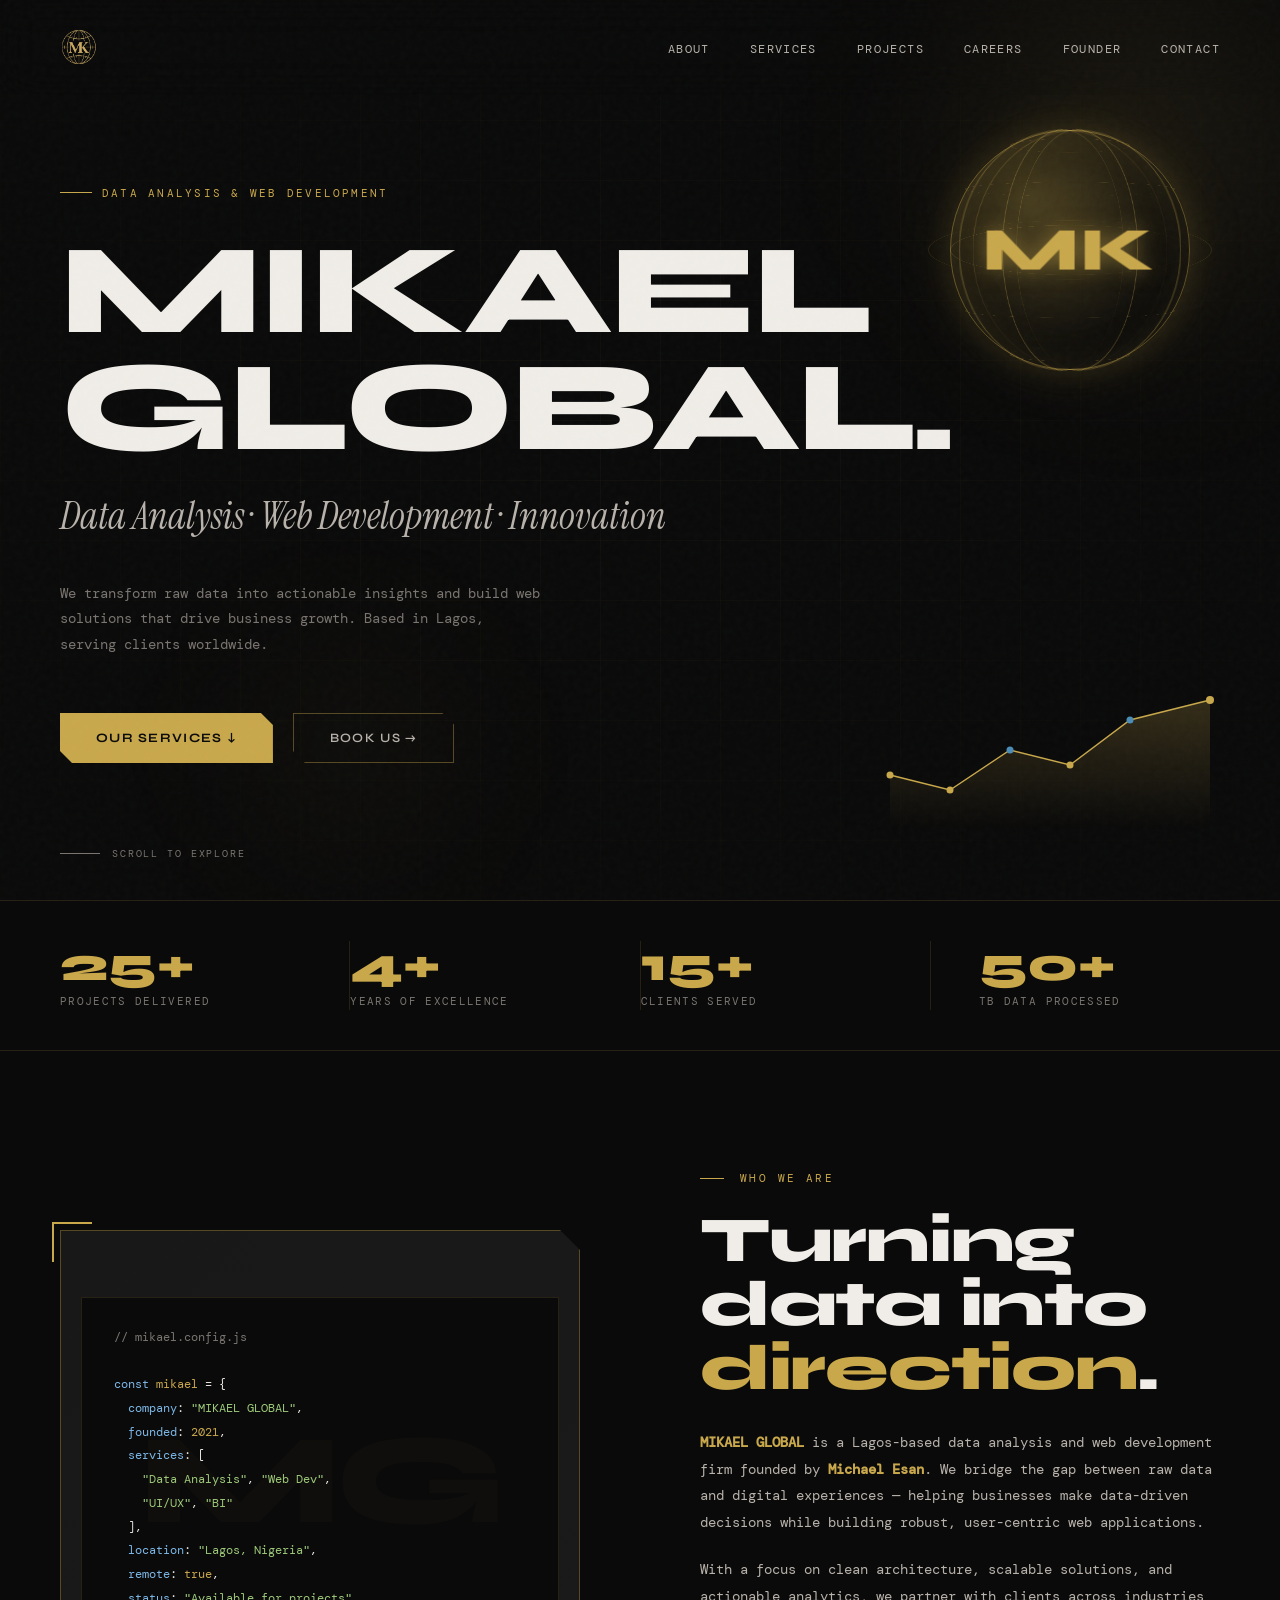
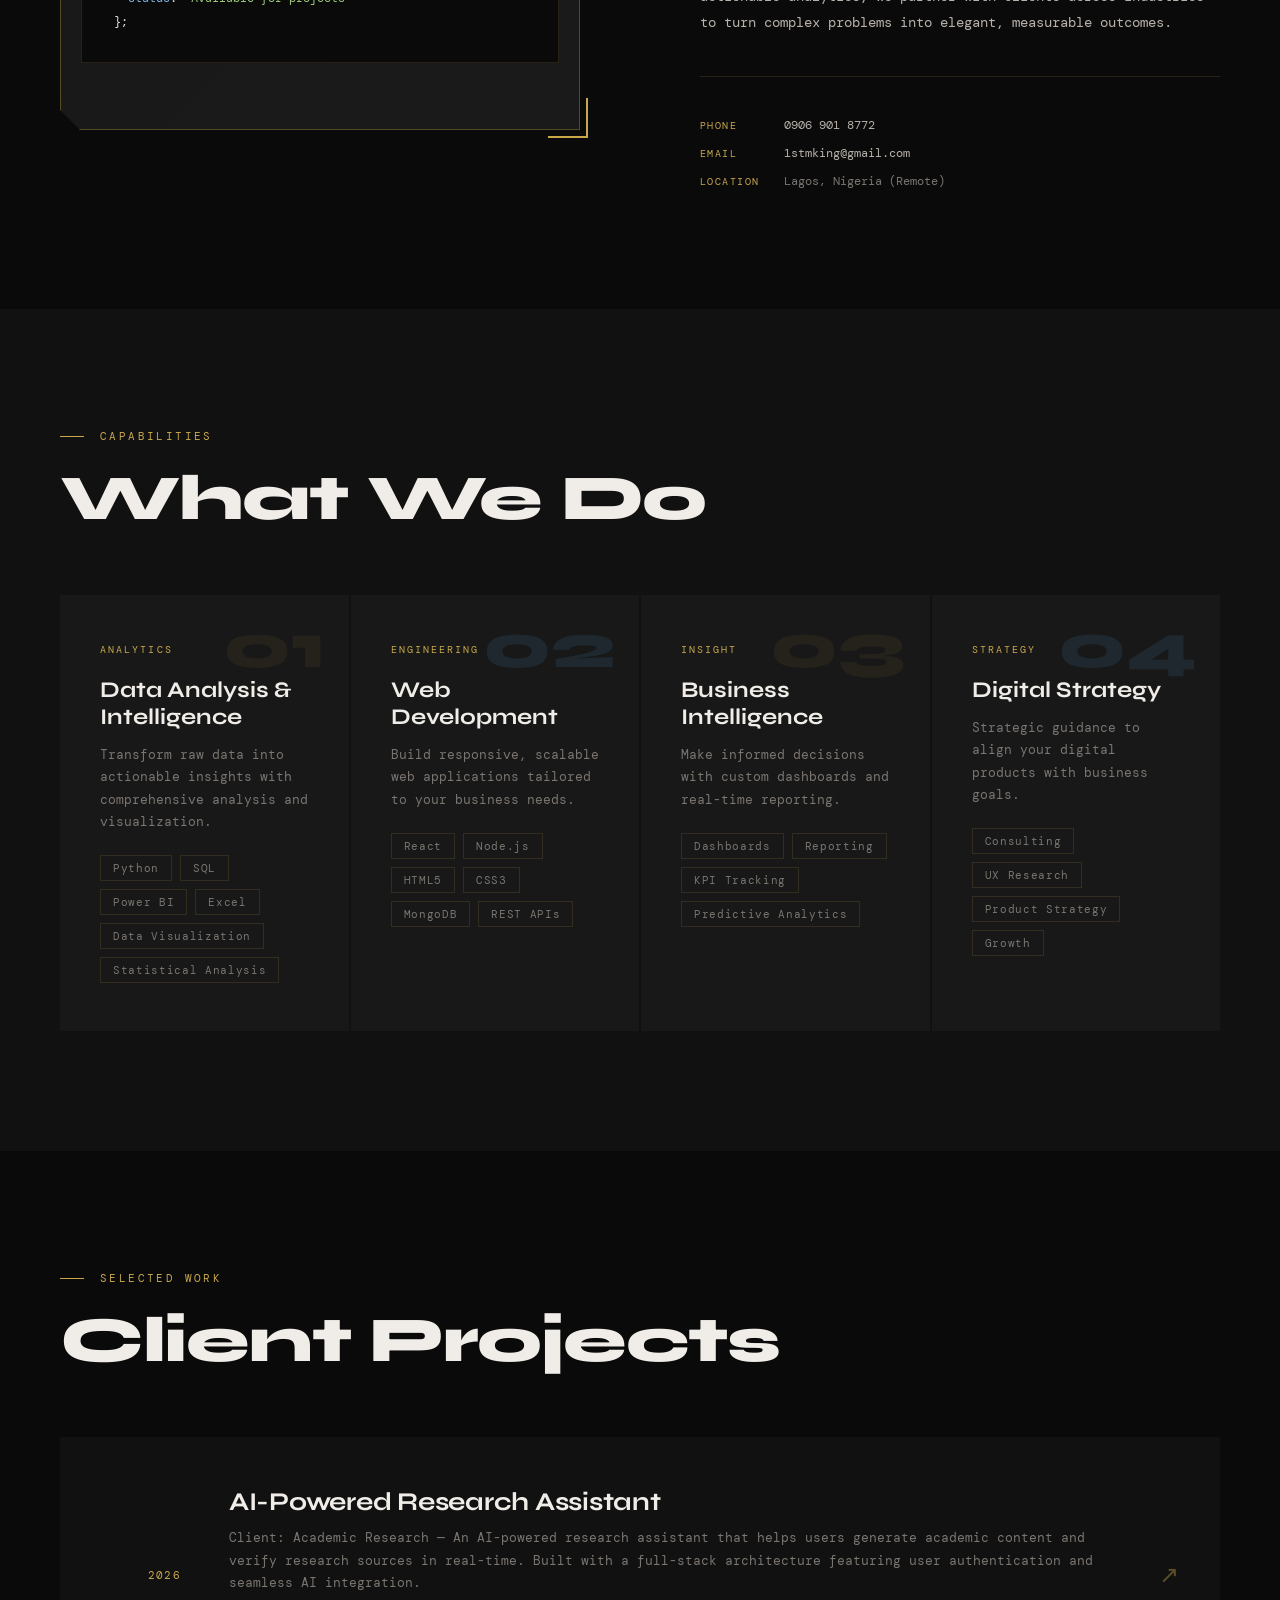
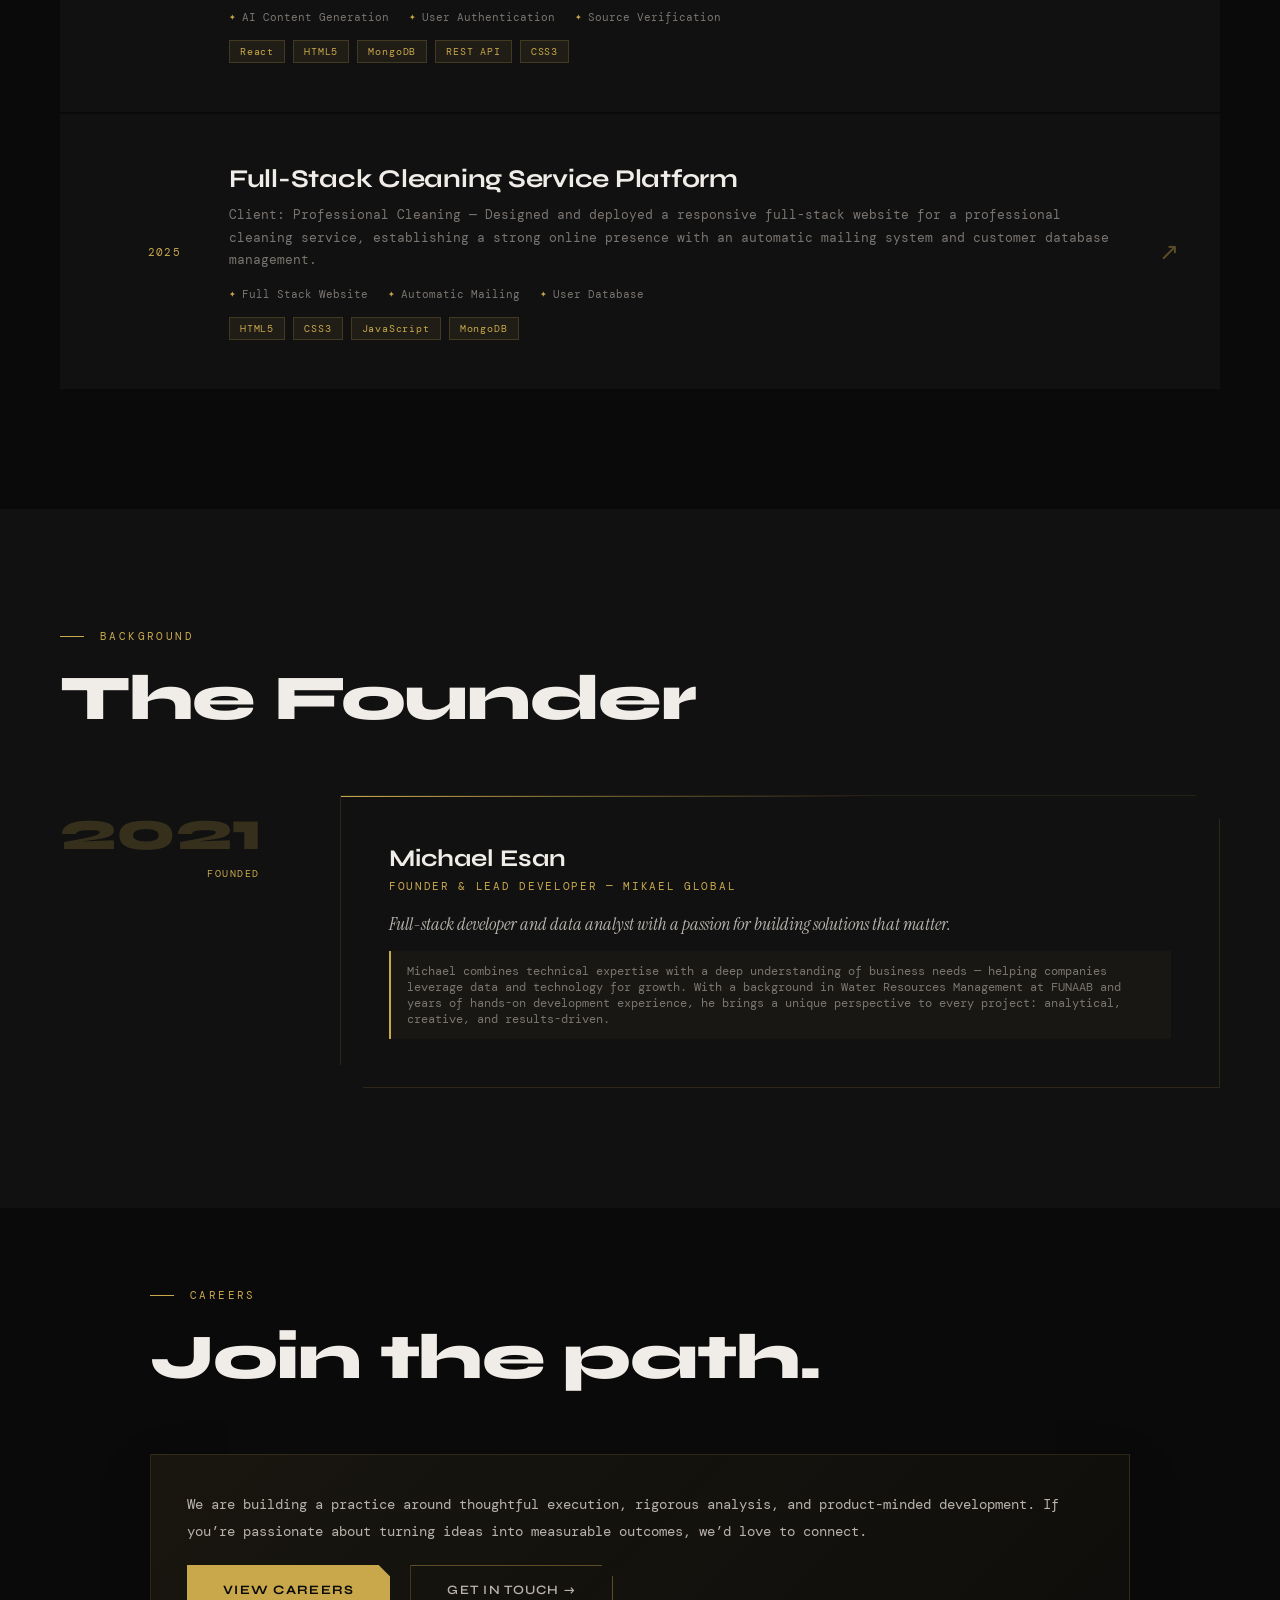
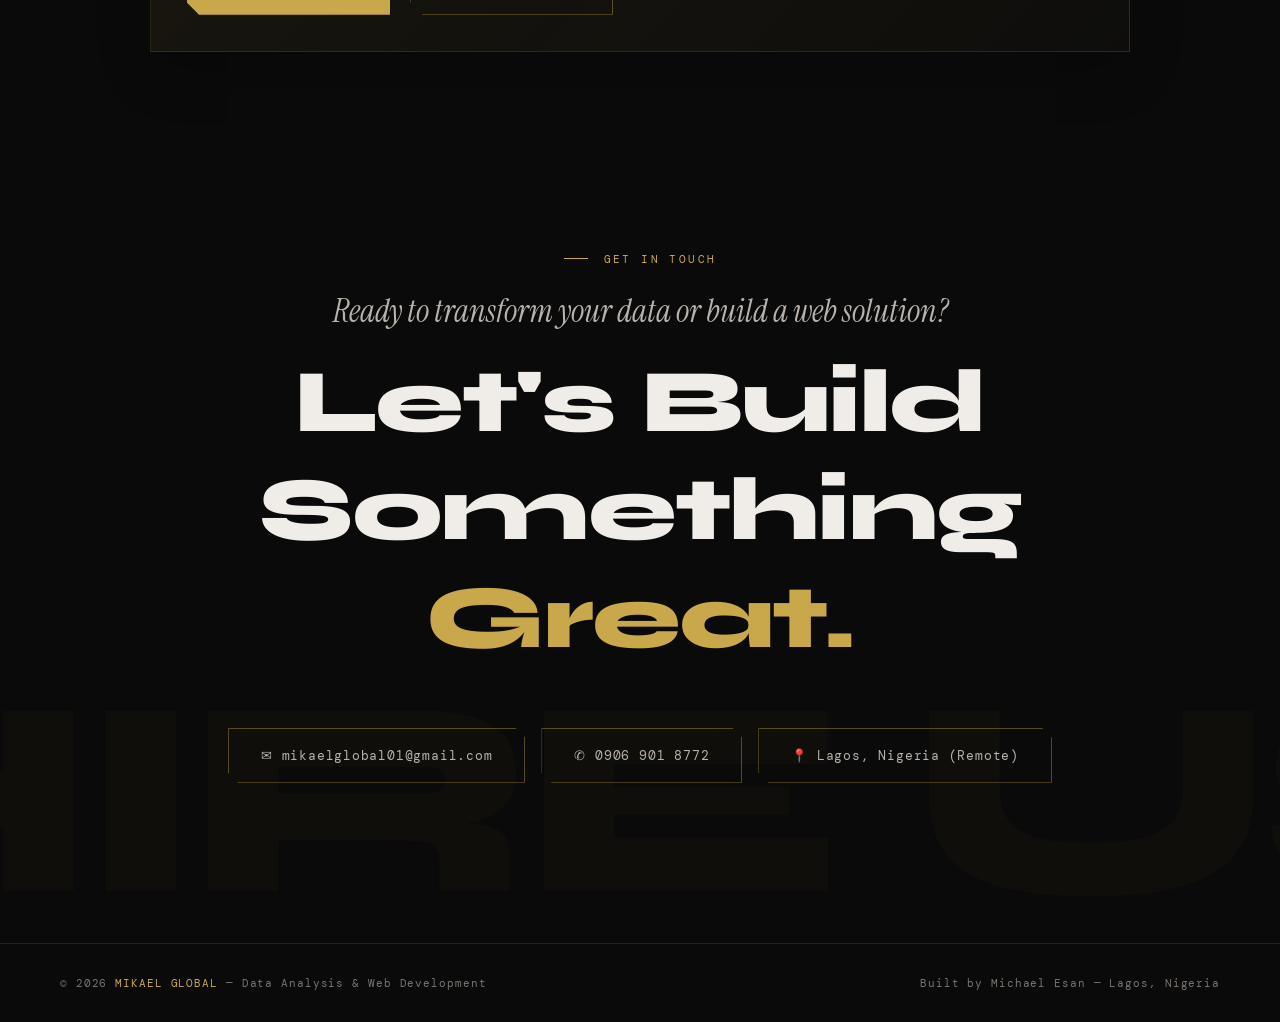
==== index.html @ c35d7ba0 "Mikael Global 4.3" ====
<!DOCTYPE html>
<html lang="en">
<head>
  <meta charset="UTF-8" />
  <meta name="viewport" content="width=device-width, initial-scale=1.0" />
  <title>MIKAEL GLOBAL — Data Analysis & Web Development</title>
  <meta name="description" content="MIKAEL GLOBAL is a Lagos-based data analysis and web development firm helping businesses turn raw data into insight and build web solutions that drive growth." />
  <link rel="icon" type="image/png" href="mk_logo.png" />
  <link rel="apple-touch-icon" href="mk_logo.png" />
  <link rel="preconnect" href="https://fonts.googleapis.com" />
  <link rel="preconnect" href="https://fonts.gstatic.com" crossorigin />
  <link href="https://fonts.googleapis.com/css2?family=Syne:wght@400;600;700;800&family=DM+Mono:ital,wght@0,300;0,400;1,300&family=Instrument+Serif:ital@0;1&display=swap" rel="stylesheet" />
  <link rel="stylesheet" href="styles.css">
</head>

<body>

  <!-- NAV -->
  <nav id="navbar">
    <a class="nav-logo" href="#" aria-label="MIKAEL GLOBAL home">
      <img src="mk_logo.png" alt="MIKAEL GLOBAL logo" />
    </a>
    <ul class="nav-links">
      <li><a href="#about">About</a></li>
      <li><a href="#services">Services</a></li>
      <li><a href="#projects">Projects</a></li>
      <li><a href="careers.html">Careers</a></li>
      <li><a href="#founder">Founder</a></li>
      <li><a href="#contact">Contact</a></li>
    </ul>
  </nav>

  <!-- HERO -->
  <section id="hero">
    <div class="hero-grid-bg"></div>
    <div class="hero-orb hero-orb-1"></div>
    <div class="hero-orb hero-orb-2"></div>

    <!-- rotating 3D wireframe globe -->
    <div class="hero-globe-wrap">
      <div class="globe-glow"></div>
      <div class="globe-orbit orbit-1"></div>
      <div class="globe-orbit orbit-2"></div>
      <div class="globe-perspective">
        <div class="globe-tilt">
          <div class="globe-spin"></div>
        </div>
      </div>
    </div>

    <div class="hero-content">
      <div class="hero-tag">Data Analysis & Web Development</div>

      <h1 class="hero-name">
        <div class="line"><span class="word">MIKAEL</span></div>
        <div class="line"><span class="word">GLOBAL.</span></div>
      </h1>

      <p class="hero-role">Data Analysis · Web Development · Innovation</p>

      <p class="hero-desc">
        We transform raw data into actionable insights and build web solutions that drive
        business growth. Based in Lagos, serving clients worldwide.
      </p>

      <div class="hero-ctas">
        <a href="#services" class="btn-primary">Our Services ↓</a>
        <a href="#contact" class="btn-secondary">Book Us →</a>
      </div>
    </div>

    <!-- signature data-visualization motif -->
    <svg class="hero-data-motif" viewBox="0 0 340 160" xmlns="http://www.w3.org/2000/svg" aria-hidden="true">
      <defs>
        <linearGradient id="dataGradient" x1="0" y1="0" x2="0" y2="1">
          <stop offset="0%" stop-color="#C9A84C" stop-opacity="0.22" />
          <stop offset="100%" stop-color="#C9A84C" stop-opacity="0" />
        </linearGradient>
      </defs>
      <polygon class="data-motif-fill" points="10,150 10,95 70,110 130,70 190,85 250,40 330,20 330,150" />
      <polyline class="data-motif-path" points="10,95 70,110 130,70 190,85 250,40 330,20" />
      <circle class="data-motif-dot" cx="10" cy="95" r="3.5" style="animation-delay:1.9s" />
      <circle class="data-motif-dot" cx="70" cy="110" r="3.5" style="animation-delay:2.1s" />
      <circle class="data-motif-dot blue" cx="130" cy="70" r="3.5" style="animation-delay:2.3s" />
      <circle class="data-motif-dot" cx="190" cy="85" r="3.5" style="animation-delay:2.5s" />
      <circle class="data-motif-dot blue" cx="250" cy="40" r="3.5" style="animation-delay:2.7s" />
      <circle class="data-motif-dot" cx="330" cy="20" r="4" style="animation-delay:2.9s" />
    </svg>

    <div class="hero-scroll-hint">
      <div class="scroll-line"></div>
      Scroll to explore
    </div>
  </section>

  <!-- STATS BAR -->
  <div class="stats-bar">
    <div class="stat-item">
      <span class="stat-num" data-target="25">0</span>
      <span class="stat-label">Projects Delivered</span>
    </div>
    <div class="stat-item">
      <span class="stat-num" data-target="4">0</span>
      <span class="stat-label">Years of Excellence</span>
    </div>
    <div class="stat-item">
      <span class="stat-num" data-target="15">0</span>
      <span class="stat-label">Clients Served</span>
    </div>
    <div class="stat-item">
      <span class="stat-num" data-target="50">0</span>
      <span class="stat-label">TB Data Processed</span>
    </div>
  </div>

  <!-- ABOUT -->
  <section id="about">
    <div class="about-visual">
      <div class="about-frame">
        <div class="about-frame-inner">
          <div class="about-initials">MG</div>
          <div class="about-code-block">
            <div class="code-comment">// mikael.config.js</div>
            <br>
            <div><span class="code-key">const</span> <span class="code-val">mikael</span> = {</div>
            <div>&nbsp; <span class="code-key">company</span>: <span class="code-str">"MIKAEL GLOBAL"</span>,</div>
            <div>&nbsp; <span class="code-key">founded</span>: <span class="code-val">2021</span>,</div>
            <div>&nbsp; <span class="code-key">services</span>: [</div>
            <div>&nbsp;&nbsp;&nbsp; <span class="code-str">"Data Analysis"</span>, <span class="code-str">"Web Dev"</span>,</div>
            <div>&nbsp;&nbsp;&nbsp; <span class="code-str">"UI/UX"</span>, <span class="code-str">"BI"</span></div>
            <div>&nbsp; ],</div>
            <div>&nbsp; <span class="code-key">location</span>: <span class="code-str">"Lagos, Nigeria"</span>,</div>
            <div>&nbsp; <span class="code-key">remote</span>: <span class="code-val">true</span>,</div>
            <div>&nbsp; <span class="code-key">status</span>: <span class="code-str">"Available for projects"</span></div>
            <div>};</div>
          </div>
        </div>
      </div>
      <div class="about-corner about-corner-tl"></div>
      <div class="about-corner about-corner-br"></div>
    </div>

    <div class="about-text">
      <div class="section-eyebrow">Who We Are</div>
      <h2 class="section-title">Turning data into<br><em style="color:var(--gold);font-style:normal;">direction</em>.</h2>
      <p class="about-bio">
        <strong>MIKAEL GLOBAL</strong> is a Lagos-based data analysis and web development firm founded by <strong>Michael Esan</strong>. We bridge the gap between raw data and digital experiences — helping businesses make data-driven decisions while building robust, user-centric web applications.
      </p>
      <p class="about-bio">
        With a focus on clean architecture, scalable solutions, and actionable analytics, we partner with clients across industries to turn complex problems into elegant, measurable outcomes.
      </p>

      <div class="about-contact-row">
        <div class="contact-item">
          <span class="ci-label">Phone</span>
          <a href="tel:+2349069018772">0906 901 8772</a>
        </div>
        <div class="contact-item">
          <span class="ci-label">Email</span>
          <a href="mailto:1stmking@gmail.com">1stmking@gmail.com</a>
        </div>
        <div class="contact-item">
          <span class="ci-label">Location</span>
          <span>Lagos, Nigeria (Remote)</span>
        </div>
      </div>
    </div>
  </section>

  <!-- SERVICES -->
  <section id="services">
    <div class="section-eyebrow">Capabilities</div>
    <h2 class="section-title reveal">What We Do</h2>

    <div class="skills-grid">
      <div class="service-card">
        <div class="service-card-num">01</div>
        <div class="service-cat">Analytics</div>
        <div class="service-name">Data Analysis & Intelligence</div>
        <p class="service-desc">Transform raw data into actionable insights with comprehensive analysis and visualization.</p>
        <div class="service-tags">
          <span class="service-tag">Python</span>
          <span class="service-tag">SQL</span>
          <span class="service-tag">Power BI</span>
          <span class="service-tag">Excel</span>
          <span class="service-tag">Data Visualization</span>
          <span class="service-tag">Statistical Analysis</span>
        </div>
      </div>

      <div class="service-card">
        <div class="service-card-num">02</div>
        <div class="service-cat">Engineering</div>
        <div class="service-name">Web Development</div>
        <p class="service-desc">Build responsive, scalable web applications tailored to your business needs.</p>
        <div class="service-tags">
          <span class="service-tag">React</span>
          <span class="service-tag">Node.js</span>
          <span class="service-tag">HTML5</span>
          <span class="service-tag">CSS3</span>
          <span class="service-tag">MongoDB</span>
          <span class="service-tag">REST APIs</span>
        </div>
      </div>

      <div class="service-card">
        <div class="service-card-num">03</div>
        <div class="service-cat">Insight</div>
        <div class="service-name">Business Intelligence</div>
        <p class="service-desc">Make informed decisions with custom dashboards and real-time reporting.</p>
        <div class="service-tags">
          <span class="service-tag">Dashboards</span>
          <span class="service-tag">Reporting</span>
          <span class="service-tag">KPI Tracking</span>
          <span class="service-tag">Predictive Analytics</span>
        </div>
      </div>

      <div class="service-card">
        <div class="service-card-num">04</div>
        <div class="service-cat">Strategy</div>
        <div class="service-name">Digital Strategy</div>
        <p class="service-desc">Strategic guidance to align your digital products with business goals.</p>
        <div class="service-tags">
          <span class="service-tag">Consulting</span>
          <span class="service-tag">UX Research</span>
          <span class="service-tag">Product Strategy</span>
          <span class="service-tag">Growth</span>
        </div>
      </div>
    </div>
  </section>

  <!-- PROJECTS -->
  <section id="projects">
    <div class="section-eyebrow">Selected Work</div>
    <h2 class="section-title reveal">Client Projects</h2>

    <div class="projects-list">

      <!-- MUMU AI -->
      <a href="https://mumuai.pages.dev" class="project-item" target="_blank">
        <div class="project-year">2026</div>
        <div class="project-info">
          <h3 class="project-title">AI-Powered Research Assistant</h3>
          <p class="project-desc">
            Client: Academic Research — An AI-powered research assistant that helps users generate academic content and verify research sources in real-time. Built with a full-stack architecture featuring user authentication and seamless AI integration.
          </p>
          <div class="project-features">
            <span class="proj-feature">AI Content Generation</span>
            <span class="proj-feature">User Authentication</span>
            <span class="proj-feature">Source Verification</span>
          </div>
          <div class="project-stack" style="margin-top:16px;">
            <span class="project-tech">React</span>
            <span class="project-tech">HTML5</span>
            <span class="project-tech">MongoDB</span>
            <span class="project-tech">REST API</span>
            <span class="project-tech">CSS3</span>
          </div>
        </div>
        <div class="project-arrow">↗</div>
      </a>

      <!-- RadiantClean -->
      <a href="https://radianttouch25.netlify.app" class="project-item" target="_blank">
        <div class="project-year">2025</div>
        <div class="project-info">
          <h3 class="project-title">Full-Stack Cleaning Service Platform</h3>
          <p class="project-desc">
            Client: Professional Cleaning — Designed and deployed a responsive full-stack website for a professional cleaning service, establishing a strong online presence with an automatic mailing system and customer database management.
          </p>
          <div class="project-features">
            <span class="proj-feature">Full Stack Website</span>
            <span class="proj-feature">Automatic Mailing</span>
            <span class="proj-feature">User Database</span>
          </div>
          <div class="project-stack" style="margin-top:16px;">
            <span class="project-tech">HTML5</span>
            <span class="project-tech">CSS3</span>
            <span class="project-tech">JavaScript</span>
            <span class="project-tech">MongoDB</span>
          </div>
        </div>
        <div class="project-arrow">↗</div>
      </a>

    </div>
  </section>

  <!-- FOUNDER -->
  <section id="founder">
    <div class="section-eyebrow">Background</div>
    <h2 class="section-title reveal">The Founder</h2>

    <div class="founder-block reveal">
      <div class="founder-year-col">
        <span class="founder-year">2021</span>
        <span class="founder-status">Founded</span>
      </div>
      <div class="founder-card">
        <div class="founder-institution">Michael Esan</div>
        <div class="founder-abbr">Founder &amp; Lead Developer — MIKAEL GLOBAL</div>
        <div class="founder-degree">Full-stack developer and data analyst with a passion for building solutions that matter.</div>
        <div class="founder-note">
          Michael combines technical expertise with a deep understanding of business needs — helping companies leverage data and technology for growth. With a background in Water Resources Management at FUNAAB and years of hands-on development experience, he brings a unique perspective to every project: analytical, creative, and results-driven.
        </div>
      </div>
    </div>
  </section>

  <!-- CAREERS PREVIEW -->
  <section id="careers" class="careers-preview">
    <div class="section-eyebrow">Careers</div>
    <h2 class="section-title reveal">Join the path.</h2>
    <div class="careers-preview-card reveal">
      <p class="about-bio">
        We are building a practice around thoughtful execution, rigorous analysis, and product-minded development. If you’re passionate about turning ideas into measurable outcomes, we’d love to connect.
      </p>
      <div class="hero-ctas">
        <a href="careers.html" class="btn-primary">View Careers</a>
        <a href="#contact" class="btn-secondary">Get in Touch →</a>
      </div>
    </div>
  </section>

  <!-- CONTACT -->
  <section id="contact">
    <div class="contact-bg-text">HIRE US</div>
    <div class="section-eyebrow" style="justify-content:center;">Get In Touch</div>
    <p class="contact-intro reveal">Ready to transform your data or build a web solution?</p>
    <h2 class="contact-headline reveal">Let's Build<br>Something <em>Great.</em></h2>

    <div class="contact-links reveal">
      <a href="mailto:1stmking@gmail.com" class="contact-link">
        <span>✉ mikaelglobal01@gmail.com</span>
      </a>
      <a href="tel:+2349069018772" class="contact-link">
        <span>✆ 0906 901 8772</span>
      </a>
      <a href="#" class="contact-link">
        <span>📍 Lagos, Nigeria (Remote)</span>
      </a>
    </div>
  </section>

  <!-- FOOTER -->
  <footer>
    <span class="footer-copy">© 2026 <span>MIKAEL GLOBAL</span> — Data Analysis & Web Development</span>
    <span class="footer-copy">Built by Michael Esan — Lagos, Nigeria</span>
  </footer>
  <script src="script.js"></script>
</body>
</html>
---- styles.css ----
*, *::before, *::after { margin: 0; padding: 0; box-sizing: border-box; }

    :root {
      --gold: #C9A84C;
      --gold-light: #E8C96A;
      --gold-dark: #9A7A2E;
      --bg: #0A0A0A;
      --bg2: #111111;
      --bg3: #181818;
      --text: #F0EDE8;
      --text-muted: #7A7570;
      --text-soft: #B8B2AB;
      --border: rgba(201,168,76,0.15);
      --border-bright: rgba(201,168,76,0.4);
      --accent: #C9A84C;
      --glow-gold: rgba(201,168,76,0.15);
      --data-blue: #4A8DB7;
    }

    html { scroll-behavior: smooth; }

    body {
      background: var(--bg);
      color: var(--text);
      font-family: 'DM Mono', monospace;
      overflow-x: hidden;
    }

    /* ── NOISE OVERLAY ── */
    body::before {
      content: '';
      position: fixed; inset: 0;
      background-image: url("data:image/svg+xml,%3Csvg viewBox='0 0 200 200' xmlns='http://www.w3.org/2000/svg'%3E%3Cfilter id='n'%3E%3CfeTurbulence type='fractalNoise' baseFrequency='0.75' numOctaves='4' stitchTiles='stitch'/%3E%3C/filter%3E%3Crect width='100%25' height='100%25' filter='url(%23n)' opacity='1'/%3E%3C/svg%3E");
      opacity: 0.025;
      pointer-events: none;
      z-index: 1000;
    }

    /* ── NAV ── */
    nav {
      position: fixed; top: 0; left: 0; right: 0;
      z-index: 500;
      padding: 28px 60px;
      display: flex; justify-content: space-between; align-items: center;
      backdrop-filter: blur(20px);
      border-bottom: 1px solid transparent;
      transition: border-color 0.4s, background 0.4s;
    }
    nav.scrolled {
      background: rgba(10,10,10,0.85);
      border-bottom-color: var(--border);
    }
    .nav-logo {
      display: inline-flex;
      align-items: center;
      justify-content: center;
      text-decoration: none;
    }
    .nav-logo img {
      height: 38px;
      width: auto;
      display: block;
      object-fit: contain;
    }
    .nav-links {
      display: flex; gap: 40px; list-style: none;
    }
    .nav-links a {
      font-family: 'DM Mono', monospace;
      font-size: 0.72rem;
      letter-spacing: 0.12em;
      text-transform: uppercase;
      color: var(--text-soft);
      text-decoration: none;
      transition: color 0.2s;
      position: relative;
    }
    .nav-links a::after {
      content: '';
      position: absolute; bottom: -4px; left: 0; right: 0;
      height: 1px; background: var(--gold);
      transform: scaleX(0); transform-origin: left;
      transition: transform 0.3s ease;
    }
    .nav-links a:hover { color: var(--gold); }
    .nav-links a:hover::after { transform: scaleX(1); }

    /* ── HERO ── */
    #hero {
      min-height: 100vh;
      display: flex; align-items: center;
      padding: 120px 60px 80px;
      position: relative;
      overflow: hidden;
    }

    .hero-grid-bg {
      position: absolute; inset: 0;
      background-image:
        linear-gradient(rgba(201,168,76,0.04) 1px, transparent 1px),
        linear-gradient(90deg, rgba(201,168,76,0.04) 1px, transparent 1px);
      background-size: 60px 60px;
      mask-image: radial-gradient(ellipse 80% 80% at 50% 50%, black, transparent);
    }

    .hero-orb {
      position: absolute;
      border-radius: 50%;
      filter: blur(80px);
      pointer-events: none;
    }
    .hero-orb-1 {
      width: 500px; height: 500px;
      background: radial-gradient(circle, rgba(201,168,76,0.12), transparent 70%);
      top: -100px; right: -100px;
      animation: orbFloat 8s ease-in-out infinite;
    }
    .hero-orb-2 {
      width: 300px; height: 300px;
      background: radial-gradient(circle, rgba(201,168,76,0.06), transparent 70%);
      bottom: 0; left: 200px;
      animation: orbFloat 12s ease-in-out infinite reverse;
    }
    @keyframes orbFloat {
      0%, 100% { transform: translateY(0) scale(1); }
      50% { transform: translateY(-30px) scale(1.05); }
    }

    /* ── HERO GLOBE (true 3D wireframe sphere) ── */
    .hero-globe-wrap {
      position: absolute;
      top: 130px;
      right: 90px;
      z-index: 2;
      width: 240px;
      height: 240px;
      opacity: 0;
      animation: fadeUp 1s 1.4s forwards;
    }
    .globe-glow {
      position: absolute;
      inset: -34px;
      border-radius: 50%;
      background: radial-gradient(circle, rgba(201,168,76,0.28), transparent 70%);
      filter: blur(18px);
      pointer-events: none;
      animation: globeGlowPulse 4s ease-in-out infinite;
      transition: opacity 0.4s ease;
      z-index: 0;
    }
    @keyframes globeGlowPulse {
      0%, 100% { opacity: 0.55; transform: scale(1); }
      50% { opacity: 1; transform: scale(1.08); }
    }

    /* Saturn-style accent rings orbiting outside the sphere */
    .globe-orbit {
      position: absolute;
      inset: 0;
      border-radius: 50%;
      border: 1px solid var(--border-bright);
      pointer-events: none;
      transform: rotateX(78deg) rotate(0deg);
      animation: orbitSpin 14s linear infinite;
      z-index: 1;
    }
    .globe-orbit.orbit-2 {
      inset: -22px;
      border-color: var(--border);
      animation: orbitSpin 20s linear infinite reverse;
    }
    @keyframes orbitSpin {
      from { transform: rotateX(78deg) rotate(0deg); }
      to   { transform: rotateX(78deg) rotate(360deg); }
    }

    /* Perspective camera + independent tilt (mouse) + independent spin (auto) layers */
    .globe-perspective {
      position: relative;
      width: 100%;
      height: 100%;
      z-index: 2;
      perspective: 900px;
    }
    .globe-tilt {
      position: relative;
      width: 100%;
      height: 100%;
      transform-style: preserve-3d;
      transition: transform 0.6s cubic-bezier(0.16,1,0.3,1);
    }
    .globe-spin {
      position: relative;
      width: 100%;
      height: 100%;
      transform-style: preserve-3d;
      animation: globeSpin 20s linear infinite;
    }
    @keyframes globeSpin {
      from { transform: rotateY(0deg); }
      to   { transform: rotateY(360deg); }
    }

    /* solid core to suggest volume behind the wireframe */
    .globe-core {
      position: absolute;
      inset: 0;
      border-radius: 50%;
      background: radial-gradient(circle at 32% 28%, rgba(201,168,76,0.16), rgba(10,10,10,0.94) 72%);
      box-shadow: inset 0 0 40px rgba(201,168,76,0.15), 0 0 30px rgba(201,168,76,0.12);
    }

    /* longitude lines: flat circles rotated around Y, foreshortened by perspective */
    .meridian {
      position: absolute;
      inset: 0;
      border-radius: 50%;
      border: 1px solid rgba(201,168,76,0.4);
    }

    /* latitude rings: flat circles rotated to horizontal, sized/offset per latitude */
    .latitude {
      position: absolute;
      left: 50%;
      top: 50%;
      border-radius: 50%;
      border: 1px solid rgba(201,168,76,0.28);
    }
    .latitude.equator {
      border-color: rgba(201,168,76,0.6);
    }

    /* MK embossed on the front face — rotates with the sphere, hides on the back */
    .globe-label {
      position: absolute;
      inset: 0;
      display: flex;
      align-items: center;
      justify-content: center;
      font-family: 'Syne', sans-serif;
      font-weight: 800;
      color: var(--gold);
      letter-spacing: 0.04em;
      backface-visibility: hidden;
      text-shadow: 0 0 18px rgba(201,168,76,0.5);
    }

    .hero-globe-wrap:hover .globe-spin { animation-duration: 5s; }
    .hero-globe-wrap:hover .globe-glow { animation-duration: 1.3s; opacity: 1; }
    .hero-globe-wrap:hover .globe-orbit.orbit-1 { animation-duration: 5s; }
    .hero-globe-wrap:hover .globe-orbit.orbit-2 { animation-duration: 7s; }
    .hero-globe-wrap:hover .meridian { border-color: rgba(201,168,76,0.65); }
    .hero-globe-wrap:hover .latitude { border-color: rgba(201,168,76,0.5); }
    .hero-globe-wrap:hover .globe-core {
      box-shadow: inset 0 0 50px rgba(201,168,76,0.25), 0 0 45px rgba(201,168,76,0.22);
    }

    /* ── DATA MOTIF (signature element) ── */
    .hero-data-motif {
      position: absolute;
      right: 60px; bottom: 60px;
      width: 340px; height: 160px;
      z-index: 1;
      opacity: 0; animation: fadeUp 1s 1.5s forwards;
    }
    .data-motif-path {
      fill: none;
      stroke: var(--gold);
      stroke-width: 1.5;
      stroke-linecap: round;
      stroke-dasharray: 480;
      stroke-dashoffset: 480;
      animation: drawLine 2.4s 1.7s cubic-bezier(0.65,0,0.35,1) forwards;
    }
    .data-motif-fill {
      fill: url(#dataGradient);
      opacity: 0;
      animation: fadeUp 1s 3.6s forwards;
    }
    .data-motif-dot {
      fill: var(--gold);
      opacity: 0;
      animation: dotPop 0.5s forwards;
    }
    .data-motif-dot.blue { fill: var(--data-blue); }
    @keyframes drawLine {
      to { stroke-dashoffset: 0; }
    }
    @keyframes dotPop {
      from { opacity: 0; transform: scale(0); }
      to { opacity: 1; transform: scale(1); }
    }

    .hero-content { position: relative; z-index: 2; max-width: 900px; }

    .hero-tag {
      display: inline-flex; align-items: center; gap: 10px;
      font-size: 0.7rem; letter-spacing: 0.2em; text-transform: uppercase;
      color: var(--gold);
      margin-bottom: 32px;
      opacity: 0; animation: fadeUp 0.8s 0.2s forwards;
    }
    .hero-tag::before {
      content: '';
      display: block; width: 32px; height: 1px;
      background: var(--gold);
    }

    .hero-name {
      font-family: 'Syne', sans-serif;
      font-weight: 800;
      font-size: clamp(4rem, 10vw, 9rem);
      line-height: 0.92;
      letter-spacing: -0.02em;
      margin-bottom: 24px;
    }
    .hero-name .line { overflow: hidden; }
    .hero-name .word {
      display: inline-block;
      opacity: 0; transform: translateY(110%);
      animation: slideUp 0.9s cubic-bezier(0.16,1,0.3,1) forwards;
    }
    .hero-name .word:nth-child(1) { animation-delay: 0.4s; }
    .hero-name .word:nth-child(2) { animation-delay: 0.55s; color: var(--gold); }

    .hero-role {
      font-family: 'Instrument Serif', serif;
      font-style: italic;
      font-size: clamp(1.4rem, 3vw, 2.4rem);
      color: var(--text-soft);
      margin-bottom: 40px;
      opacity: 0; animation: fadeUp 0.8s 0.9s forwards;
    }

    .hero-desc {
      font-size: 0.88rem;
      line-height: 1.8;
      color: var(--text-muted);
      max-width: 480px;
      margin-bottom: 56px;
      opacity: 0; animation: fadeUp 0.8s 1.1s forwards;
    }

    .hero-ctas {
      display: flex; gap: 20px; flex-wrap: wrap;
      opacity: 0; animation: fadeUp 0.8s 1.3s forwards;
    }

    .btn-primary {
      display: inline-flex; align-items: center; gap: 10px;
      padding: 16px 36px;
      background: var(--gold);
      color: var(--bg);
      font-family: 'Syne', sans-serif;
      font-weight: 700;
      font-size: 0.8rem;
      letter-spacing: 0.1em;
      text-transform: uppercase;
      text-decoration: none;
      border: none; cursor: pointer;
      clip-path: polygon(0 0, calc(100% - 12px) 0, 100% 12px, 100% 100%, 12px 100%, 0 calc(100% - 12px));
      transition: background 0.25s, transform 0.2s;
      position: relative; overflow: hidden;
    }
    .btn-primary::before {
      content: '';
      position: absolute; inset: 0;
      background: rgba(255,255,255,0.15);
      transform: translateX(-100%);
      transition: transform 0.4s ease;
    }
    .btn-primary:hover::before { transform: translateX(0); }
    .btn-primary:hover { transform: translateY(-2px); }

    .btn-secondary {
      display: inline-flex; align-items: center; gap: 10px;
      padding: 16px 36px;
      background: transparent;
      color: var(--text-soft);
      font-family: 'Syne', sans-serif;
      font-weight: 600;
      font-size: 0.8rem;
      letter-spacing: 0.1em;
      text-transform: uppercase;
      text-decoration: none;
      border: 1px solid var(--border-bright);
      cursor: pointer;
      clip-path: polygon(0 0, calc(100% - 12px) 0, 100% 12px, 100% 100%, 12px 100%, 0 calc(100% - 12px));
      transition: color 0.25s, border-color 0.25s, transform 0.2s;
    }
    .btn-secondary:hover {
      color: var(--gold);
      border-color: var(--gold);
      transform: translateY(-2px);
    }

    .hero-scroll-hint {
      position: absolute; bottom: 40px; left: 60px;
      display: flex; align-items: center; gap: 12px;
      font-size: 0.65rem; letter-spacing: 0.18em; text-transform: uppercase;
      color: var(--text-muted);
      opacity: 0; animation: fadeUp 0.8s 1.6s forwards;
    }
    .scroll-line {
      width: 40px; height: 1px; background: var(--text-muted);
      animation: scrollPulse 2s ease-in-out infinite;
    }
    @keyframes scrollPulse {
      0%,100% { width: 40px; opacity: 0.5; }
      50% { width: 60px; opacity: 1; }
    }

    /* ── STATS BAR ── */
    .stats-bar {
      border-top: 1px solid var(--border);
      border-bottom: 1px solid var(--border);
      padding: 40px 60px;
      display: flex; gap: 0;
      overflow: hidden;
    }
    .stat-item {
      flex: 1;
      padding: 0 48px 0 0;
      border-right: 1px solid var(--border);
      opacity: 0;
      transform: translateY(20px);
      transition: opacity 0.6s, transform 0.6s;
    }
    .stat-item:last-child { border-right: none; padding-right: 0; padding-left: 48px; }
    .stat-item.visible { opacity: 1; transform: translateY(0); }
    .stat-num {
      font-family: 'Syne', sans-serif;
      font-weight: 800;
      font-size: 3rem;
      color: var(--gold);
      line-height: 1;
      display: block;
    }
    .stat-label {
      font-size: 0.7rem;
      letter-spacing: 0.12em;
      text-transform: uppercase;
      color: var(--text-muted);
      margin-top: 6px;
    }

    /* ── SECTION COMMON ── */
    section { padding: 120px 60px; }

    .section-eyebrow {
      display: flex; align-items: center; gap: 16px;
      font-size: 0.68rem; letter-spacing: 0.22em;
      text-transform: uppercase; color: var(--gold);
      margin-bottom: 24px;
    }
    .section-eyebrow::before {
      content: '';
      display: block; width: 24px; height: 1px;
      background: var(--gold);
    }

    .section-title {
      font-family: 'Syne', sans-serif;
      font-weight: 800;
      font-size: clamp(2.5rem, 5vw, 4.5rem);
      line-height: 1;
      letter-spacing: -0.02em;
      margin-bottom: 64px;
    }

    /* ── ABOUT ── */
    #about {
      display: grid;
      grid-template-columns: 1fr 1fr;
      gap: 120px;
      align-items: center;
    }

    .about-visual {
      position: relative;
      height: 500px;
    }
    .about-frame {
      position: absolute; inset: 0;
      border: 1px solid var(--border-bright);
      clip-path: polygon(0 0, calc(100% - 20px) 0, 100% 20px, 100% 100%, 20px 100%, 0 calc(100% - 20px));
      overflow: hidden;
    }
    .about-frame-inner {
      width: 100%; height: 100%;
      background: linear-gradient(135deg, var(--bg3) 0%, #1a1a1a 100%);
      display: flex; align-items: center; justify-content: center;
      position: relative;
    }
    .about-initials {
      font-family: 'Syne', sans-serif;
      font-weight: 800;
      font-size: 8rem;
      color: rgba(201,168,76,0.08);
      letter-spacing: -0.05em;
      position: absolute;
    }
    .about-code-block {
      position: relative; z-index: 2;
      background: rgba(0,0,0,0.6);
      border: 1px solid var(--border);
      padding: 28px 32px;
      width: calc(100% - 40px);
      font-size: 0.78rem;
      line-height: 1.9;
    }
    .code-comment { color: var(--text-muted); }
    .code-key { color: #7DB8E8; }
    .code-val { color: #C9A84C; }
    .code-str { color: #9ECA7A; }
    .about-corner {
      position: absolute; width: 40px; height: 40px;
      border-color: var(--gold);
      border-style: solid;
    }
    .about-corner-tl { top: -8px; left: -8px; border-width: 2px 0 0 2px; }
    .about-corner-br { bottom: -8px; right: -8px; border-width: 0 2px 2px 0; }

    .about-text .section-title { margin-bottom: 28px; }
    .about-bio {
      font-size: 0.88rem;
      line-height: 1.9;
      color: var(--text-soft);
      margin-bottom: 20px;
    }
    .about-bio strong { color: var(--gold); font-style: normal; }
    .about-contact-row {
      display: flex; flex-direction: column; gap: 12px;
      margin-top: 40px;
      padding-top: 40px;
      border-top: 1px solid var(--border);
    }
    .contact-item {
      display: flex; align-items: center; gap: 14px;
      font-size: 0.78rem;
      color: var(--text-muted);
    }
    .contact-item .ci-label {
      font-size: 0.62rem; letter-spacing: 0.15em;
      text-transform: uppercase;
      color: var(--gold);
      min-width: 70px;
    }
    .contact-item a { color: var(--text-soft); text-decoration: none; transition: color 0.2s; }
    .contact-item a:hover { color: var(--gold); }

    /* ── SKILLS ── */
    #services { background: var(--bg2); }

    .skills-grid {
      display: grid;
      grid-template-columns: repeat(auto-fit, minmax(280px, 1fr));
      gap: 2px;
    }

    .service-card {
      background: var(--bg3);
      padding: 48px 40px;
      position: relative;
      overflow: hidden;
      opacity: 0; transform: translateY(30px);
      transition: opacity 0.6s, transform 0.6s, background 0.3s;
      cursor: default;
    }
    .service-card::before {
      content: '';
      position: absolute; top: 0; left: 0; right: 0;
      height: 2px;
      background: linear-gradient(90deg, transparent, var(--gold), transparent);
      transform: scaleX(0);
      transition: transform 0.5s ease;
    }
    .service-card:hover::before { transform: scaleX(1); }
    .service-card:hover { background: #1e1e1e; }
    .service-card.visible { opacity: 1; transform: translateY(0); }

    .service-card-num {
      font-family: 'Syne', sans-serif;
      font-weight: 800;
      font-size: 4rem;
      color: rgba(201,168,76,0.07);
      position: absolute;
      top: 20px; right: 24px;
      line-height: 1;
    }
    .service-cat {
      font-size: 0.65rem; letter-spacing: 0.2em;
      text-transform: uppercase; color: var(--gold);
      margin-bottom: 20px;
    }
    .service-name {
      font-family: 'Syne', sans-serif;
      font-weight: 700;
      font-size: 1.4rem;
      margin-bottom: 14px;
    }
    .service-desc {
      font-size: 0.82rem;
      line-height: 1.7;
      color: var(--text-muted);
      margin-bottom: 22px;
    }
    .service-tags {
      display: flex; flex-wrap: wrap; gap: 8px;
    }
    .service-tag {
      font-size: 0.7rem;
      padding: 5px 12px;
      border: 1px solid var(--border);
      color: var(--text-muted);
      letter-spacing: 0.06em;
      transition: border-color 0.2s, color 0.2s;
    }
    .service-card:hover .service-tag {
      border-color: rgba(201,168,76,0.3);
      color: var(--text-soft);
    }

    /* ── PROJECTS ── */
    #projects { padding: 120px 60px; }

    .projects-list {
      display: flex; flex-direction: column; gap: 2px;
    }

    .project-item {
      display: grid;
      grid-template-columns: 80px 1fr auto;
      align-items: center;
      gap: 48px;
      padding: 48px 40px;
      background: var(--bg2);
      border: 1px solid transparent;
      text-decoration: none;
      position: relative; overflow: hidden;
      opacity: 0; transform: translateX(-30px);
      transition: opacity 0.6s, transform 0.6s, border-color 0.3s, background 0.3s;
    }
    .project-item.visible { opacity: 1; transform: translateX(0); }
    .project-item:hover {
      background: var(--bg3);
      border-color: var(--border-bright);
    }
    .project-item::after {
      content: '';
      position: absolute; left: 0; top: 0; bottom: 0;
      width: 3px;
      background: var(--gold);
      transform: scaleY(0); transform-origin: bottom;
      transition: transform 0.4s ease;
    }
    .project-item:hover::after { transform: scaleY(1); }

    .project-year {
      font-size: 0.7rem; letter-spacing: 0.12em;
      color: var(--gold);
      text-align: right;
    }
    .project-info { min-width: 0; }
    .project-title {
      font-family: 'Syne', sans-serif;
      font-weight: 700;
      font-size: 1.6rem;
      color: var(--text);
      margin-bottom: 10px;
      letter-spacing: -0.01em;
      transition: color 0.2s;
    }
    .project-item:hover .project-title { color: var(--gold); }
    .project-desc {
      font-size: 0.82rem;
      color: var(--text-muted);
      line-height: 1.7;
      margin-bottom: 16px;
    }
    .project-stack {
      display: flex; flex-wrap: wrap; gap: 8px;
    }
    .project-tech {
      font-size: 0.65rem;
      padding: 4px 10px;
      background: rgba(201,168,76,0.08);
      color: var(--gold);
      letter-spacing: 0.08em;
      border: 1px solid rgba(201,168,76,0.2);
    }
    .project-arrow {
      font-size: 1.5rem;
      color: var(--border-bright);
      transition: color 0.3s, transform 0.3s;
      flex-shrink: 0;
    }
    .project-item:hover .project-arrow {
      color: var(--gold);
      transform: translate(4px, -4px);
    }
    .project-features {
      display: flex; gap: 20px; flex-wrap: wrap;
      margin-top: 12px;
    }
    .proj-feature {
      font-size: 0.68rem;
      color: var(--text-muted);
      display: flex; align-items: center; gap: 6px;
    }
    .proj-feature::before {
      content: '✦';
      font-size: 0.5rem;
      color: var(--gold);
    }

    /* ── EDUCATION ── */
    #founder { background: var(--bg2); }

    .founder-block {
      display: grid;
      grid-template-columns: 200px 1fr;
      gap: 80px;
      align-items: start;
    }
    .founder-year-col {
      text-align: right;
      padding-top: 8px;
    }
    .founder-year {
      font-family: 'Syne', sans-serif;
      font-weight: 800;
      font-size: 3.5rem;
      color: rgba(201,168,76,0.2);
      line-height: 1;
      display: block;
    }
    .founder-status {
      font-size: 0.65rem;
      letter-spacing: 0.15em;
      text-transform: uppercase;
      color: var(--gold);
      margin-top: 8px;
      display: block;
    }
    .founder-card {
      border: 1px solid var(--border);
      padding: 48px;
      position: relative;
      clip-path: polygon(0 0, calc(100% - 24px) 0, 100% 24px, 100% 100%, 24px 100%, 0 calc(100% - 24px));
    }
    .founder-card::before {
      content: '';
      position: absolute; top: 0; left: 0; right: 0;
      height: 1px;
      background: linear-gradient(90deg, var(--gold), transparent 60%);
    }
    .founder-institution {
      font-family: 'Syne', sans-serif;
      font-weight: 700;
      font-size: 1.5rem;
      margin-bottom: 6px;
    }
    .founder-abbr {
      font-size: 0.7rem; letter-spacing: 0.15em;
      text-transform: uppercase; color: var(--gold);
      margin-bottom: 20px;
    }
    .founder-degree {
      font-family: 'Instrument Serif', serif;
      font-style: italic;
      font-size: 1.1rem;
      color: var(--text-soft);
      margin-bottom: 16px;
    }
    .founder-note {
      font-size: 0.78rem;
      color: var(--text-muted);
      padding: 12px 16px;
      border-left: 2px solid var(--gold);
      background: rgba(201,168,76,0.04);
    }

    /* ── CONTACT ── */
    #contact { padding: 120px 60px 160px; text-align: center; position: relative; overflow: hidden; }

    .contact-bg-text {
      position: absolute;
      font-family: 'Syne', sans-serif;
      font-weight: 800;
      font-size: 22vw;
      color: rgba(201,168,76,0.03);
      white-space: nowrap;
      bottom: -2vw; left: 50%;
      transform: translateX(-50%);
      pointer-events: none;
      letter-spacing: -0.04em;
    }

    .contact-intro {
      font-family: 'Instrument Serif', serif;
      font-style: italic;
      font-size: clamp(1.2rem, 2.5vw, 2rem);
      color: var(--text-soft);
      margin-bottom: 16px;
    }
    .contact-headline {
      font-family: 'Syne', sans-serif;
      font-weight: 800;
      font-size: clamp(3rem, 7vw, 6rem);
      letter-spacing: -0.02em;
      margin-bottom: 56px;
      position: relative; z-index: 2;
    }
    .contact-headline em {
      color: var(--gold); font-style: normal;
    }

    .contact-links {
      display: flex; justify-content: center; gap: 16px;
      flex-wrap: wrap;
      position: relative; z-index: 2;
    }
    .contact-link {
      display: flex; align-items: center; gap: 12px;
      padding: 18px 32px;
      border: 1px solid var(--border-bright);
      color: var(--text-soft);
      text-decoration: none;
      font-size: 0.82rem;
      letter-spacing: 0.06em;
      clip-path: polygon(0 0, calc(100% - 10px) 0, 100% 10px, 100% 100%, 10px 100%, 0 calc(100% - 10px));
      transition: all 0.3s;
      position: relative; overflow: hidden;
    }
    .contact-link::before {
      content: '';
      position: absolute; inset: 0;
      background: var(--gold);
      transform: translateY(100%);
      transition: transform 0.35s cubic-bezier(0.16,1,0.3,1);
    }
    .contact-link span { position: relative; z-index: 2; }
    .contact-link:hover { color: var(--bg); border-color: var(--gold); }
    .contact-link:hover::before { transform: translateY(0); }

    /* ── FOOTER ── */
    footer {
      padding: 32px 60px;
      border-top: 1px solid var(--border);
      display: flex; justify-content: space-between; align-items: center;
    }
    .footer-copy {
      font-size: 0.7rem;
      color: var(--text-muted);
      letter-spacing: 0.08em;
    }
    .footer-copy span { color: var(--gold); }

    .careers-preview {
      padding: 80px 60px 80px;
      max-width: 1100px;
      margin: 0 auto;
    }
    .careers-preview-card {
      border: 1px solid var(--border);
      padding: 36px;
      background: linear-gradient(135deg, rgba(201,168,76,0.08), rgba(201,168,76,0.02));
      box-shadow: 0 20px 50px rgba(0,0,0,0.2);
    }
    .page-careers {
      min-height: 100vh;
      display: flex;
      flex-direction: column;
    }
    .careers-page {
      flex: 1;
      max-width: 1100px;
      width: 100%;
      margin: 0 auto;
      padding: 140px 60px 80px;
    }
    .careers-hero {
      border: 1px solid var(--border);
      padding: 48px;
      background: linear-gradient(135deg, rgba(201,168,76,0.08), rgba(201,168,76,0.02));
      box-shadow: 0 20px 50px rgba(0,0,0,0.2);
      margin-bottom: 32px;
    }
    .careers-grid {
      display: grid;
      grid-template-columns: repeat(auto-fit, minmax(220px, 1fr));
      gap: 24px;
    }
    .career-card {
      border: 1px solid var(--border);
      padding: 28px;
      background: rgba(17,17,17,0.75);
      backdrop-filter: blur(10px);
    }
    .career-card .service-card-num {
      margin-bottom: 16px;
    }
    .career-card .service-name {
      margin-bottom: 12px;
    }

    /* ── ANIMATIONS ── */
    @keyframes fadeUp {
      from { opacity: 0; transform: translateY(20px); }
      to { opacity: 1; transform: translateY(0); }
    }
    @keyframes slideUp {
      from { opacity: 0; transform: translateY(110%); }
      to { opacity: 1; transform: translateY(0); }
    }

    /* ── REVEAL OBSERVER ── */
    .reveal {
      opacity: 0; transform: translateY(30px);
      transition: opacity 0.7s ease, transform 0.7s ease;
    }
    .reveal.visible { opacity: 1; transform: translateY(0); }

    /* ── TABLET ── */
    @media (max-width: 1200px) {
      .hero-data-motif { width: 240px; height: 110px; right: 30px; bottom: 30px; }
      .hero-globe-wrap { width: 180px; height: 180px; top: 110px; right: 40px; }
    }

    /* ── MOBILE ── */
    @media (max-width: 900px) {
      nav { padding: 24px 24px; }
      .nav-links { display: none; }
      #hero { padding: 100px 24px 60px; }
      .hero-scroll-hint { left: 24px; }
      .stats-bar { padding: 32px 24px; flex-wrap: wrap; gap: 32px; }
      .stat-item { border: none; padding: 0; }
      section { padding: 80px 24px; }
      #about { grid-template-columns: 1fr; gap: 60px; }
      .about-visual { height: 300px; }
      .founder-block { grid-template-columns: 1fr; gap: 24px; }
      .founder-year-col { text-align: left; }
      .project-item { grid-template-columns: 1fr; gap: 16px; }
      .project-year { text-align: left; }
      .project-arrow { display: none; }
      .careers-preview { padding: 60px 24px 60px; }
      .careers-page { padding: 120px 24px 60px; }
      .careers-hero { padding: 32px; }
      footer { flex-direction: column; gap: 12px; text-align: center; }
      .hero-data-motif { display: none; }
      .hero-globe-wrap { top: 24px; right: 24px; width: 110px; height: 110px; }
    }

    /* Stagger delays for skill cards */
    .service-card:nth-child(1) { transition-delay: 0.1s; }
    .service-card:nth-child(2) { transition-delay: 0.2s; }
    .service-card:nth-child(3) { transition-delay: 0.3s; }
    .service-card:nth-child(4) { transition-delay: 0.4s; }
    .service-card:nth-child(even) .service-card-num { color: rgba(74,141,183,0.14); }
    .service-card:nth-child(even)::before { background: linear-gradient(90deg, transparent, var(--data-blue), transparent); }

    /* Stagger for project items */
    .project-item:nth-child(1) { transition-delay: 0.1s; }
    .project-item:nth-child(2) { transition-delay: 0.25s; }

    /* Stat stagger */
    .stat-item:nth-child(1) { transition-delay: 0.1s; }
    .stat-item:nth-child(2) { transition-delay: 0.2s; }
    .stat-item:nth-child(3) { transition-delay: 0.3s; }
    .stat-item:nth-child(4) { transition-delay: 0.4s; }
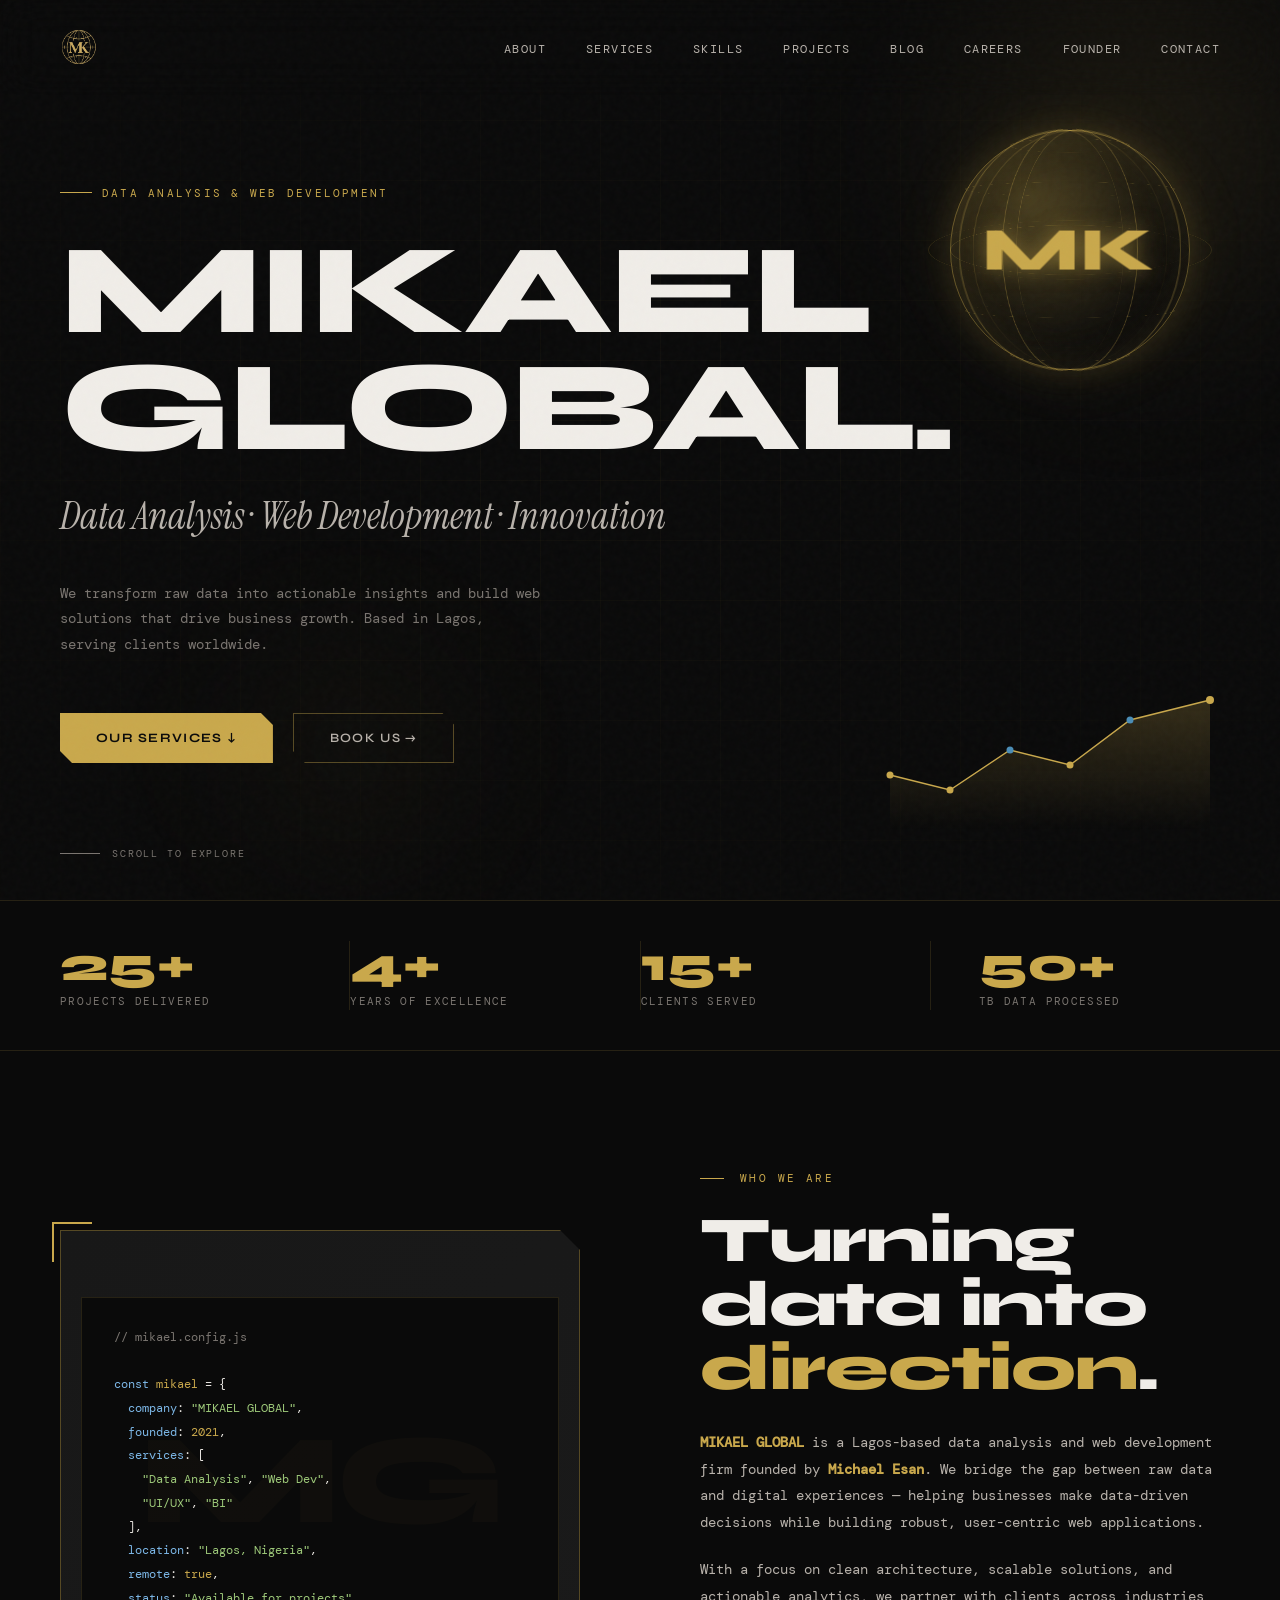
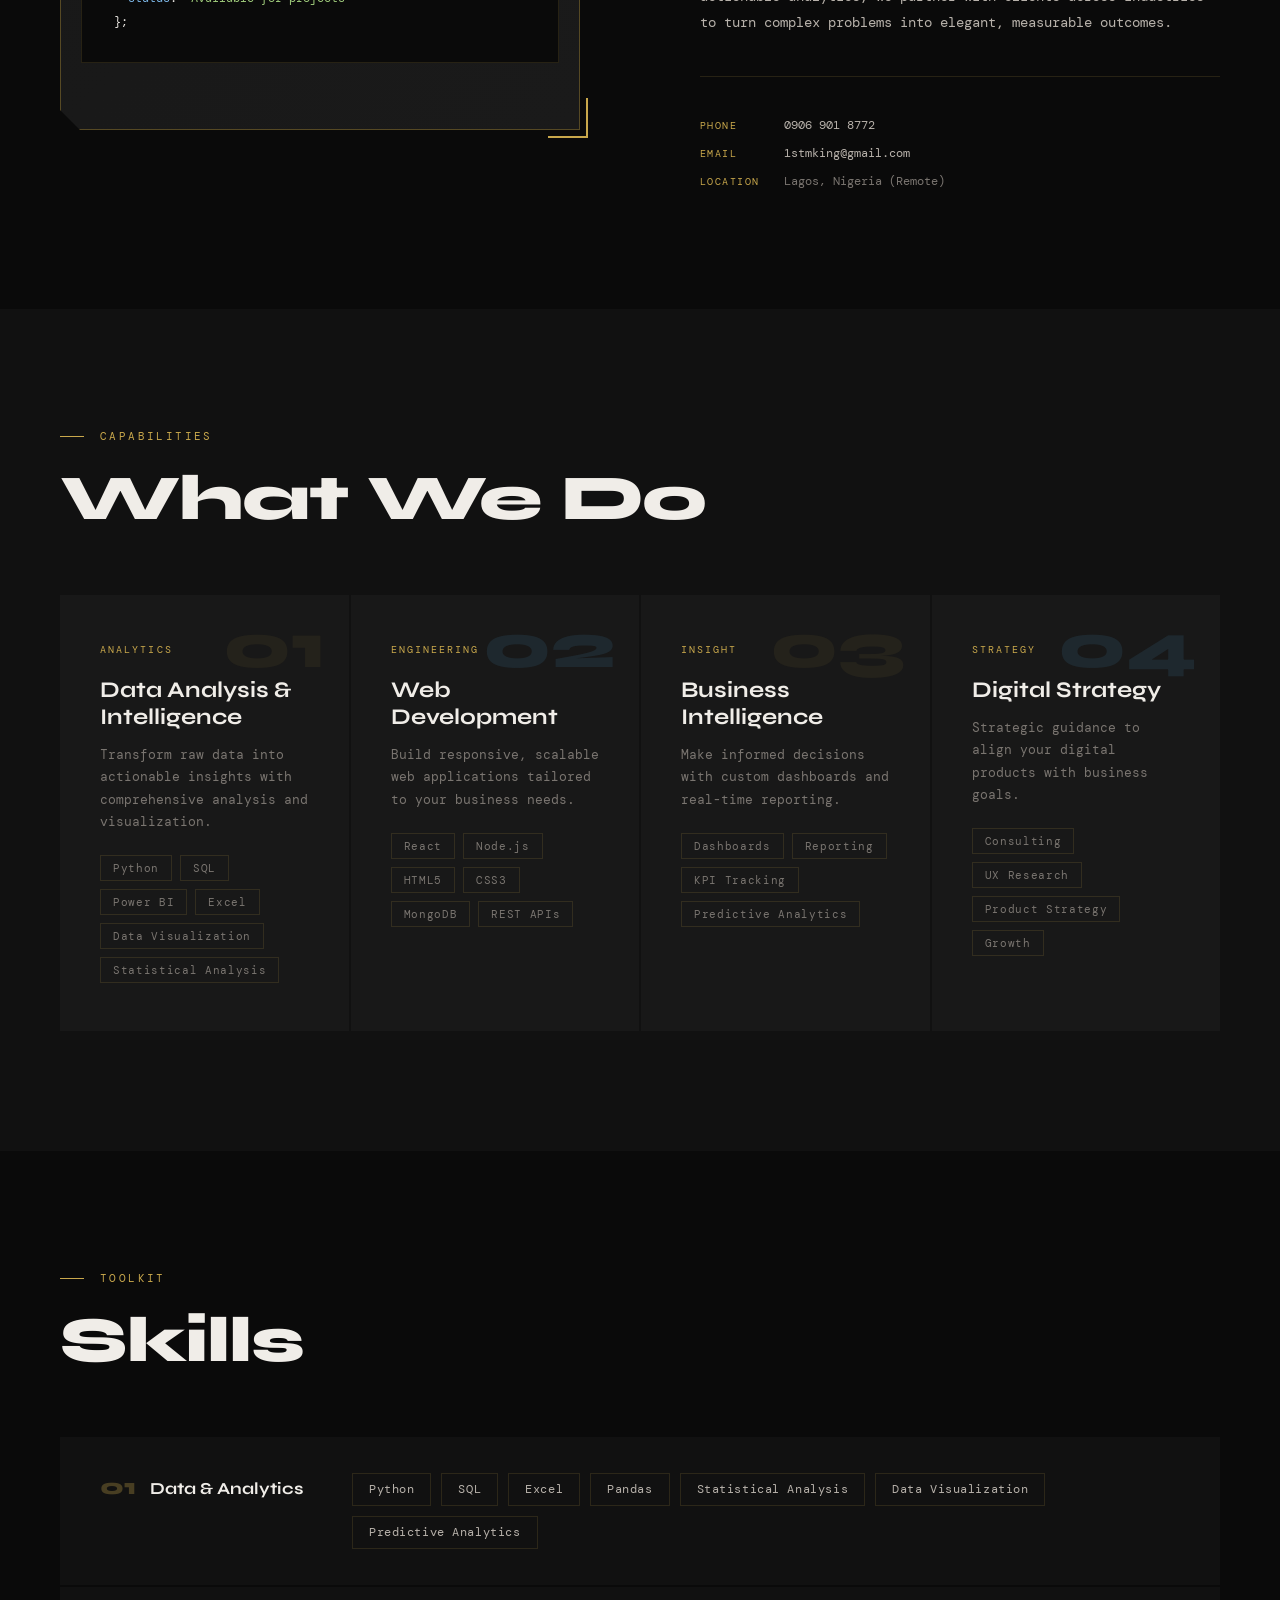
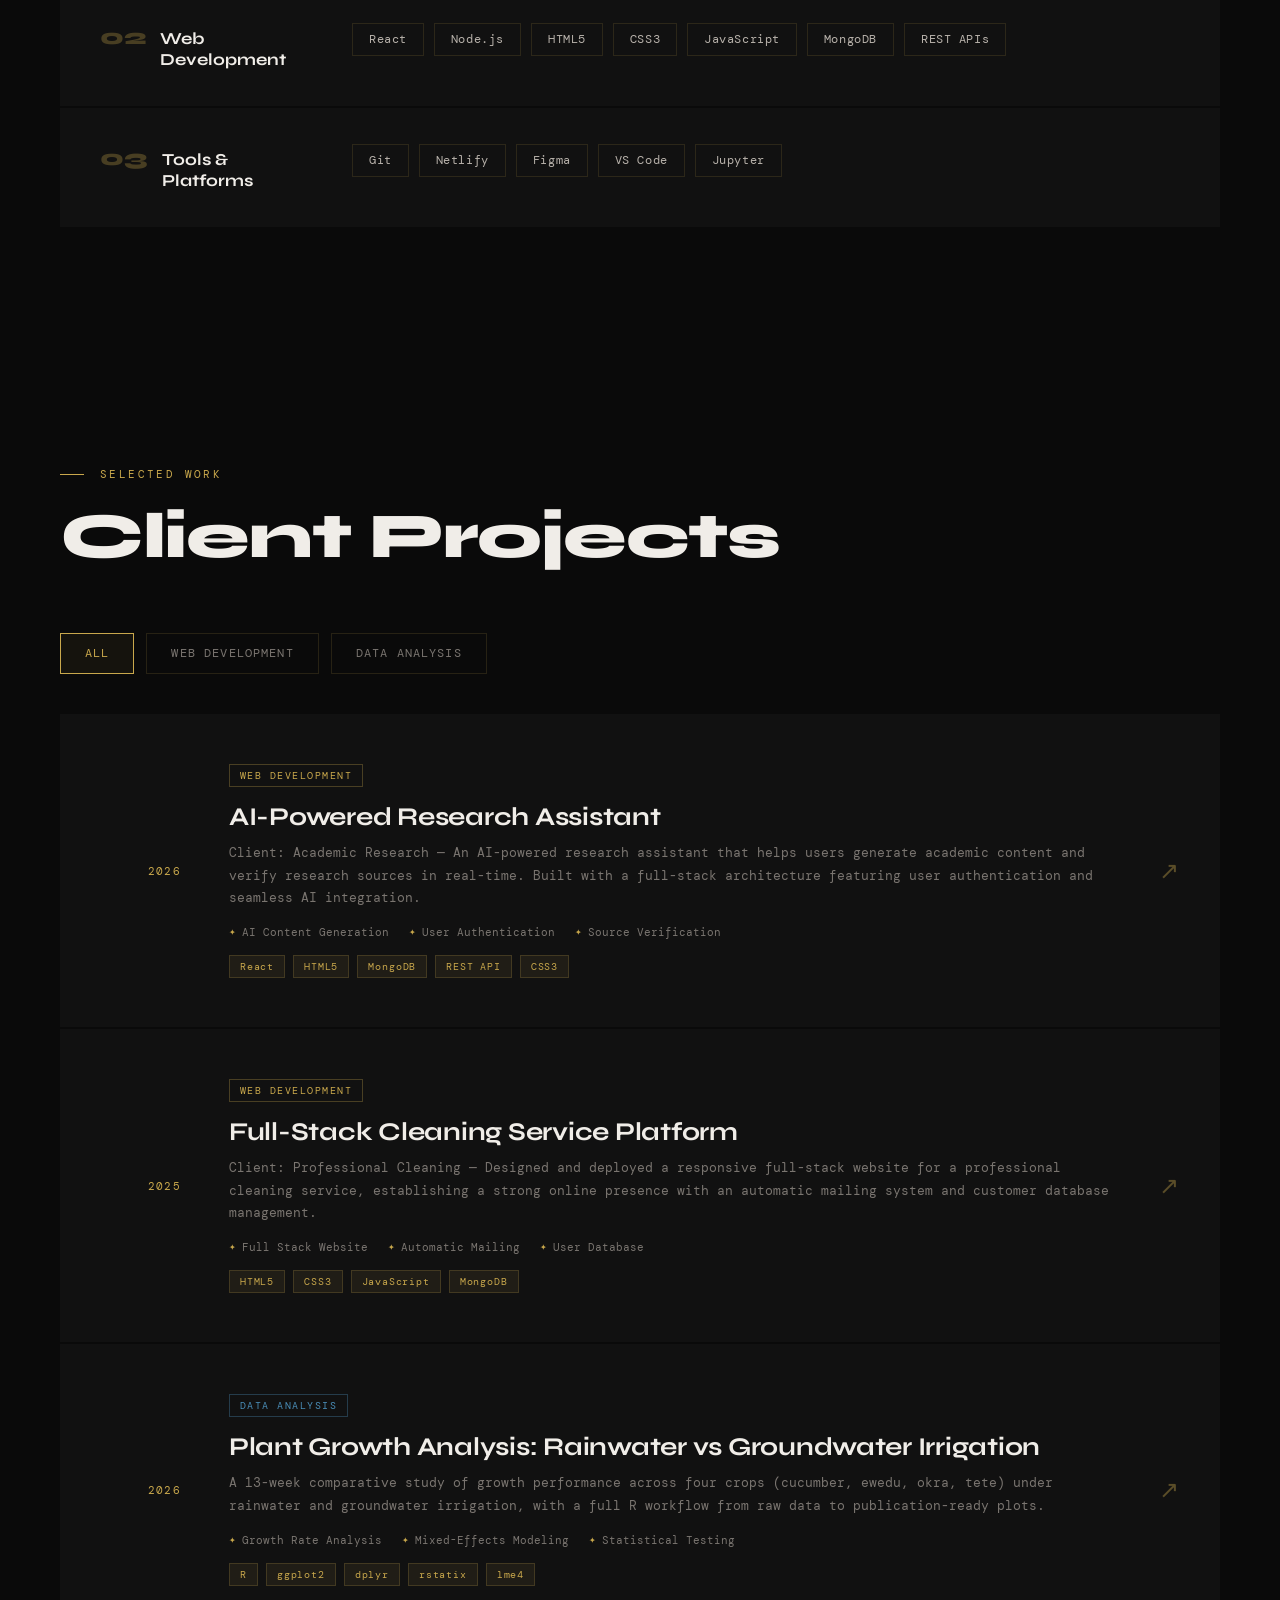
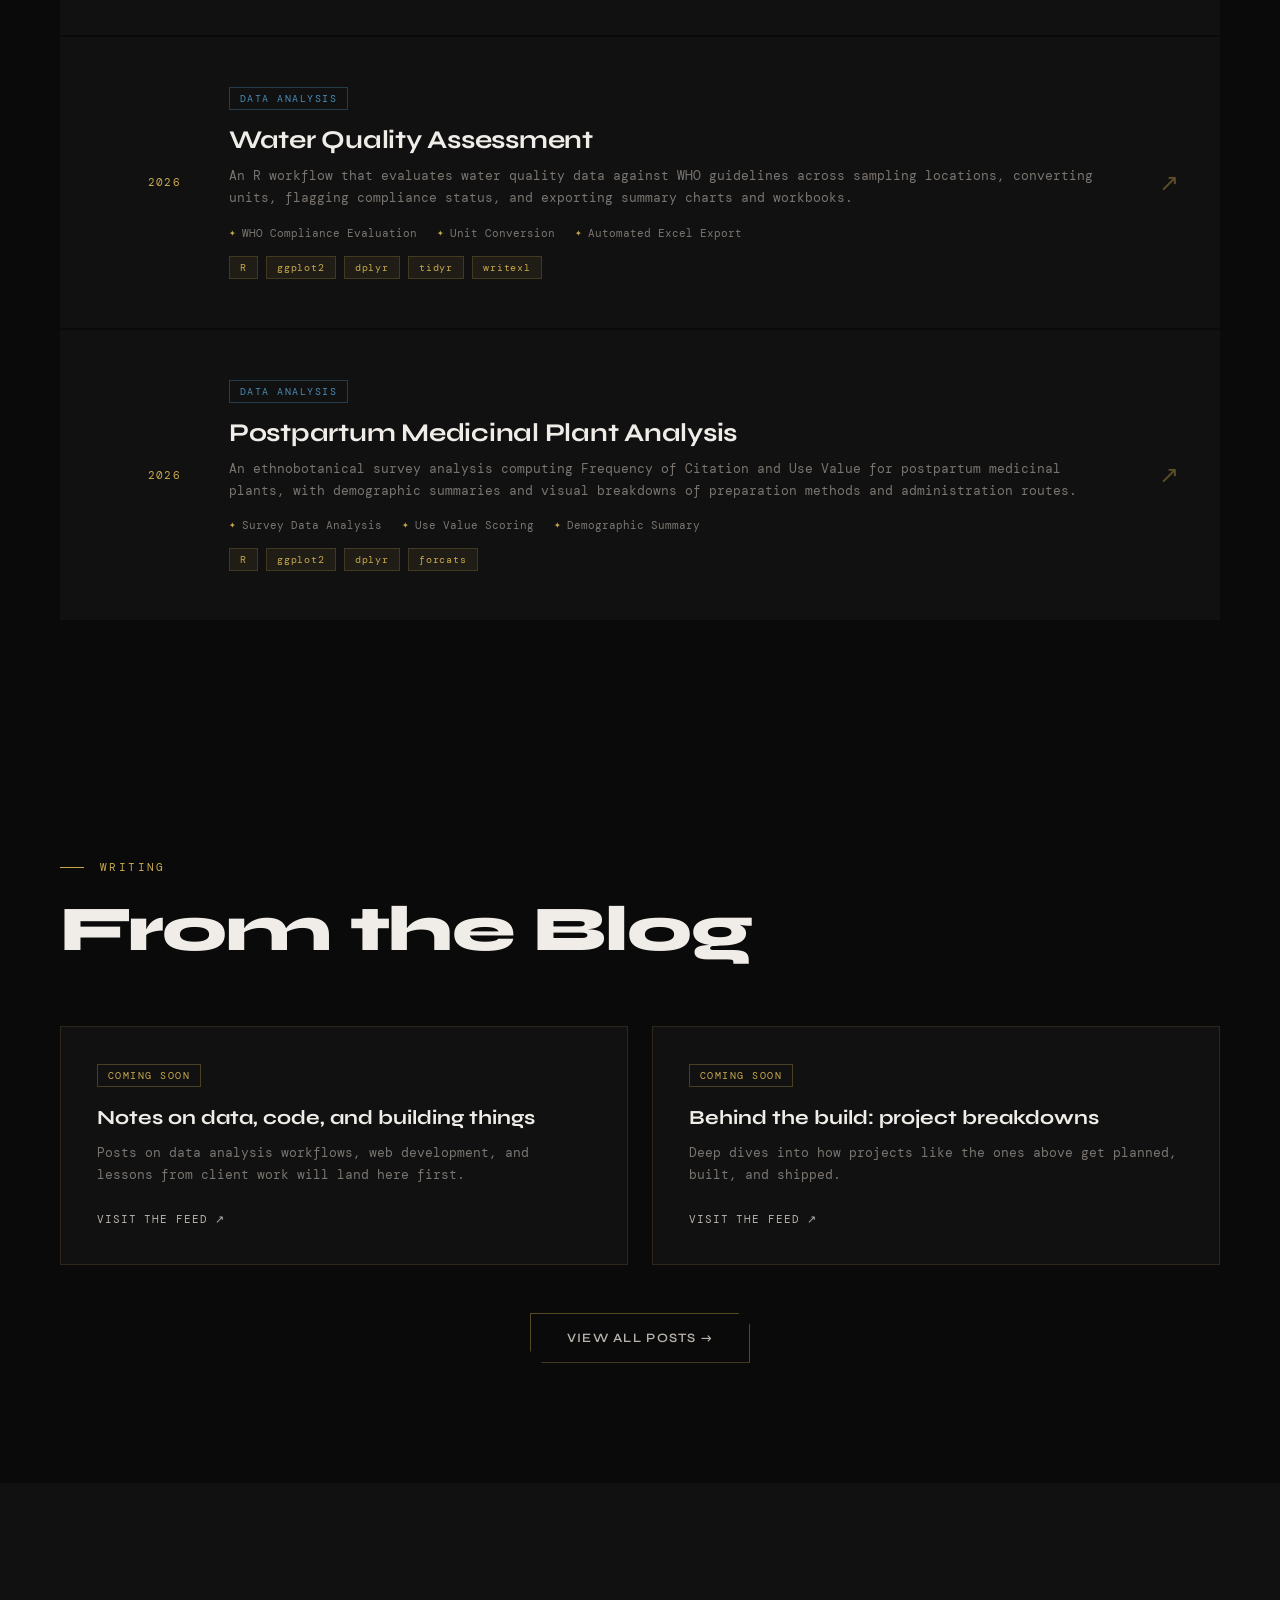
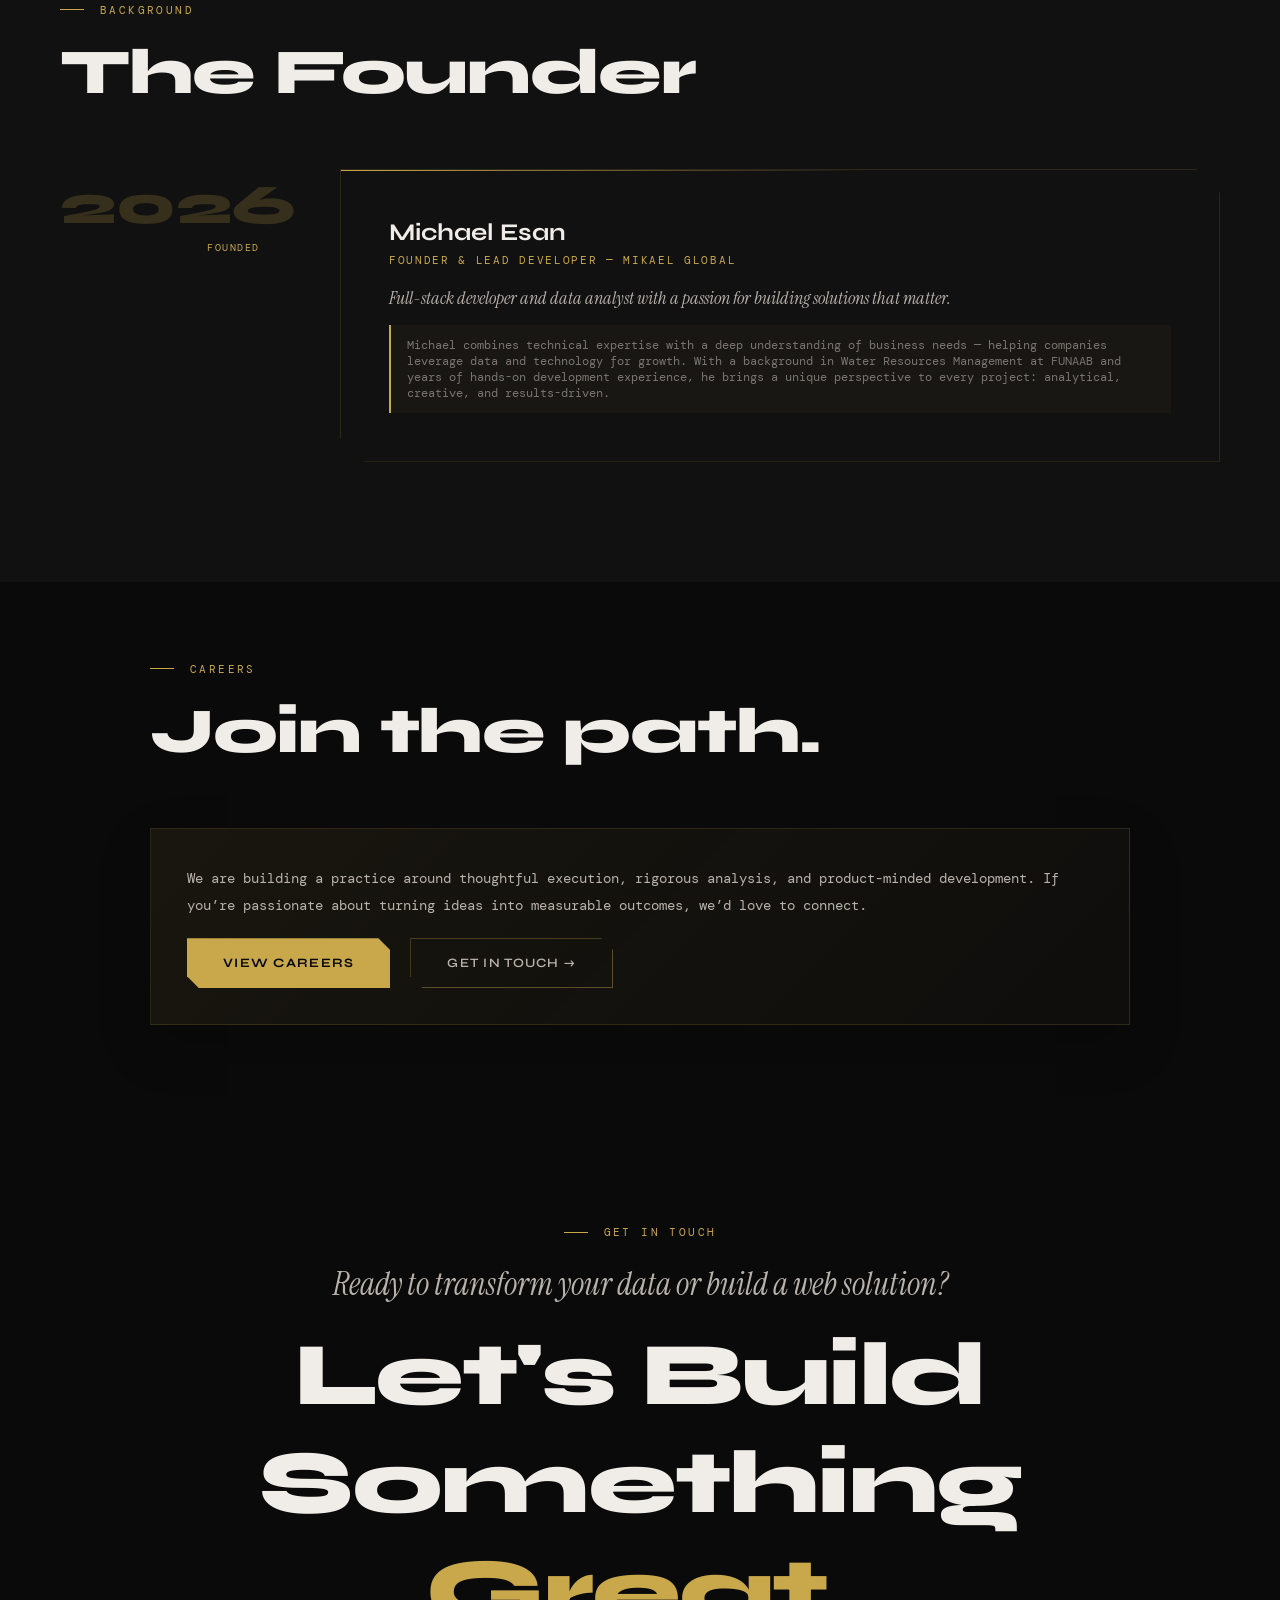
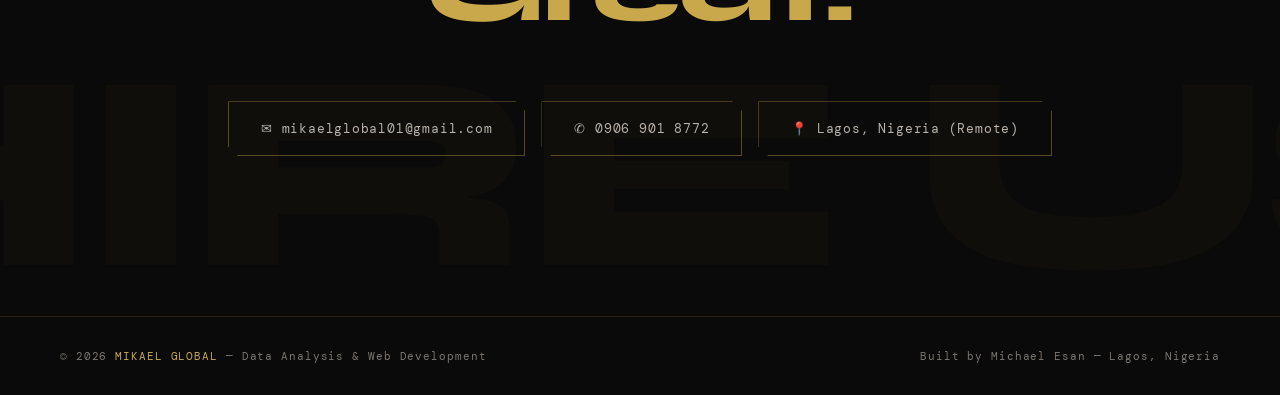
==== commit 31bf6724: "update 2" ====
--- a/index.html
+++ b/index.html
@@ -23,7 +23,9 @@
     <ul class="nav-links">
       <li><a href="#about">About</a></li>
       <li><a href="#services">Services</a></li>
+      <li><a href="#skills">Skills</a></li>
       <li><a href="#projects">Projects</a></li>
+      <li><a href="#blog">Blog</a></li>
       <li><a href="careers.html">Careers</a></li>
       <li><a href="#founder">Founder</a></li>
       <li><a href="#contact">Contact</a></li>
@@ -231,17 +233,78 @@
     </div>
   </section>
 
+  <!-- SKILLS -->
+  <section id="skills">
+    <div class="section-eyebrow">Toolkit</div>
+    <h2 class="section-title reveal">Skills</h2>
+
+    <div class="skills-panel">
+      <div class="skill-group reveal">
+        <div class="skill-group-head">
+          <span class="skill-group-num">01</span>
+          <span class="skill-group-name">Data & Analytics</span>
+        </div>
+        <div class="skill-tag-row">
+          <span class="skill-tag">Python</span>
+          <span class="skill-tag">SQL</span>
+          <span class="skill-tag">Excel</span>
+          <span class="skill-tag">Pandas</span>
+          <span class="skill-tag">Statistical Analysis</span>
+          <span class="skill-tag">Data Visualization</span>
+          <span class="skill-tag">Predictive Analytics</span>
+        </div>
+      </div>
+
+      <div class="skill-group reveal">
+        <div class="skill-group-head">
+          <span class="skill-group-num">02</span>
+          <span class="skill-group-name">Web Development</span>
+        </div>
+        <div class="skill-tag-row">
+          <span class="skill-tag">React</span>
+          <span class="skill-tag">Node.js</span>
+          <span class="skill-tag">HTML5</span>
+          <span class="skill-tag">CSS3</span>
+          <span class="skill-tag">JavaScript</span>
+          <span class="skill-tag">MongoDB</span>
+          <span class="skill-tag">REST APIs</span>
+        </div>
+      </div>
+
+      <div class="skill-group reveal">
+        <div class="skill-group-head">
+          <span class="skill-group-num">03</span>
+          <span class="skill-group-name">Tools & Platforms</span>
+        </div>
+        <div class="skill-tag-row">
+          <span class="skill-tag">Git</span>
+          <span class="skill-tag">Netlify</span>
+          <span class="skill-tag">Figma</span>
+          <span class="skill-tag">VS Code</span>
+          <span class="skill-tag">Jupyter</span>
+        </div>
+      </div>
+    </div>
+  </section>
+
   <!-- PROJECTS -->
   <section id="projects">
     <div class="section-eyebrow">Selected Work</div>
     <h2 class="section-title reveal">Client Projects</h2>
 
+    <div class="project-filters reveal">
+      <button class="filter-btn active" data-filter="all">All</button>
+      <button class="filter-btn" data-filter="web">Web Development</button>
+      <button class="filter-btn" data-filter="data">Data Analysis</button>
+    </div>
+
     <div class="projects-list">
 
       <!-- MUMU AI -->
-      <a href="https://mumuai.pages.dev" class="project-item" target="_blank">
+      <a href="https://mumuai.pages.dev" class="project-item" data-category="web" target="_blank">
         <div class="project-year">2026</div>
         <div class="project-info">
+          <span class="project-category-tag">Web Development</span>
           <h3 class="project-title">AI-Powered Research Assistant</h3>
           <p class="project-desc">
             Client: Academic Research — An AI-powered research assistant that helps users generate academic content and verify research sources in real-time. Built with a full-stack architecture featuring user authentication and seamless AI integration.
@@ -263,9 +326,10 @@
       </a>
 
       <!-- RadiantClean -->
-      <a href="https://radianttouch25.netlify.app" class="project-item" target="_blank">
+      <a href="https://radianttouch25.netlify.app" class="project-item" data-category="web" target="_blank">
         <div class="project-year">2025</div>
         <div class="project-info">
+          <span class="project-category-tag">Web Development</span>
           <h3 class="project-title">Full-Stack Cleaning Service Platform</h3>
           <p class="project-desc">
             Client: Professional Cleaning — Designed and deployed a responsive full-stack website for a professional cleaning service, establishing a strong online presence with an automatic mailing system and customer database management.
@@ -285,6 +349,105 @@
         <div class="project-arrow">↗</div>
       </a>
 
+      <!-- Plant Growth Analysis -->
+      <a href="https://github.com/the-kinghimself/plant-growth-analysis" class="project-item" data-category="data" target="_blank">
+        <div class="project-year">2026</div>
+        <div class="project-info">
+          <span class="project-category-tag data">Data Analysis</span>
+          <h3 class="project-title">Plant Growth Analysis: Rainwater vs Groundwater Irrigation</h3>
+          <p class="project-desc">
+            A 13-week comparative study of growth performance across four crops (cucumber, ewedu, okra, tete) under rainwater and groundwater irrigation, with a full R workflow from raw data to publication-ready plots.
+          </p>
+          <div class="project-features">
+            <span class="proj-feature">Growth Rate Analysis</span>
+            <span class="proj-feature">Mixed-Effects Modeling</span>
+            <span class="proj-feature">Statistical Testing</span>
+          </div>
+          <div class="project-stack" style="margin-top:16px;">
+            <span class="project-tech">R</span>
+            <span class="project-tech">ggplot2</span>
+            <span class="project-tech">dplyr</span>
+            <span class="project-tech">rstatix</span>
+            <span class="project-tech">lme4</span>
+          </div>
+        </div>
+        <div class="project-arrow">↗</div>
+      </a>
+
+      <!-- Water Quality Assessment -->
+      <a href="https://github.com/the-kinghimself/water-quality-assessment" class="project-item" data-category="data" target="_blank">
+        <div class="project-year">2026</div>
+        <div class="project-info">
+          <span class="project-category-tag data">Data Analysis</span>
+          <h3 class="project-title">Water Quality Assessment</h3>
+          <p class="project-desc">
+            An R workflow that evaluates water quality data against WHO guidelines across sampling locations, converting units, flagging compliance status, and exporting summary charts and workbooks.
+          </p>
+          <div class="project-features">
+            <span class="proj-feature">WHO Compliance Evaluation</span>
+            <span class="proj-feature">Unit Conversion</span>
+            <span class="proj-feature">Automated Excel Export</span>
+          </div>
+          <div class="project-stack" style="margin-top:16px;">
+            <span class="project-tech">R</span>
+            <span class="project-tech">ggplot2</span>
+            <span class="project-tech">dplyr</span>
+            <span class="project-tech">tidyr</span>
+            <span class="project-tech">writexl</span>
+          </div>
+        </div>
+        <div class="project-arrow">↗</div>
+      </a>
+
+      <!-- Postpartum Medicinal Plant Analysis -->
+      <a href="https://github.com/the-kinghimself/analysis-of-postpartum-medicinal-plants" class="project-item" data-category="data" target="_blank">
+        <div class="project-year">2026</div>
+        <div class="project-info">
+          <span class="project-category-tag data">Data Analysis</span>
+          <h3 class="project-title">Postpartum Medicinal Plant Analysis</h3>
+          <p class="project-desc">
+            An ethnobotanical survey analysis computing Frequency of Citation and Use Value for postpartum medicinal plants, with demographic summaries and visual breakdowns of preparation methods and administration routes.
+          </p>
+          <div class="project-features">
+            <span class="proj-feature">Survey Data Analysis</span>
+            <span class="proj-feature">Use Value Scoring</span>
+            <span class="proj-feature">Demographic Summary</span>
+          </div>
+          <div class="project-stack" style="margin-top:16px;">
+            <span class="project-tech">R</span>
+            <span class="project-tech">ggplot2</span>
+            <span class="project-tech">dplyr</span>
+            <span class="project-tech">forcats</span>
+          </div>
+        </div>
+        <div class="project-arrow">↗</div>
+      </a>
+
+    </div>
+  </section>
+
+  <!-- BLOG -->
+  <section id="blog">
+    <div class="section-eyebrow">Writing</div>
+    <h2 class="section-title reveal">From the Blog</h2>
+
+    <div class="blog-grid">
+      <a href="feed.html" class="blog-item reveal">
+        <div class="blog-item-tag">Coming Soon</div>
+        <h3 class="blog-item-title">Notes on data, code, and building things</h3>
+        <p class="blog-item-desc">Posts on data analysis workflows, web development, and lessons from client work will land here first.</p>
+        <span class="blog-item-link">Visit the feed ↗</span>
+      </a>
+      <a href="feed.html" class="blog-item reveal">
+        <div class="blog-item-tag">Coming Soon</div>
+        <h3 class="blog-item-title">Behind the build: project breakdowns</h3>
+        <p class="blog-item-desc">Deep dives into how projects like the ones above get planned, built, and shipped.</p>
+        <span class="blog-item-link">Visit the feed ↗</span>
+      </a>
+    </div>
+
+    <div class="blog-cta reveal">
+      <a href="feed.html" class="btn-secondary">View All Posts →</a>
     </div>
   </section>
 
@@ -295,7 +458,7 @@
 
     <div class="founder-block reveal">
       <div class="founder-year-col">
-        <span class="founder-year">2021</span>
+        <span class="founder-year">2026</span>
         <span class="founder-status">Founded</span>
       </div>
       <div class="founder-card">
--- a/styles.css
+++ b/styles.css
@@ -621,8 +621,99 @@
       color: var(--text-soft);
     }
 
+    /* ── SKILLS ── */
+    #skills { padding: 120px 60px; }
+
+    .skills-panel {
+      display: flex;
+      flex-direction: column;
+      gap: 2px;
+    }
+    .skill-group {
+      background: var(--bg2);
+      padding: 36px 40px;
+      display: grid;
+      grid-template-columns: 220px 1fr;
+      gap: 32px;
+      align-items: start;
+      opacity: 0; transform: translateY(20px);
+      transition: opacity 0.6s, transform 0.6s;
+    }
+    .skill-group.visible { opacity: 1; transform: translateY(0); }
+    .skill-group-head {
+      display: flex;
+      align-items: baseline;
+      gap: 14px;
+    }
+    .skill-group-num {
+      font-family: 'Syne', sans-serif;
+      font-weight: 800;
+      font-size: 1.4rem;
+      color: rgba(201,168,76,0.3);
+    }
+    .skill-group-name {
+      font-family: 'Syne', sans-serif;
+      font-weight: 700;
+      font-size: 1.05rem;
+      color: var(--text);
+    }
+    .skill-tag-row {
+      display: flex; flex-wrap: wrap; gap: 10px;
+    }
+    .skill-tag {
+      font-size: 0.72rem;
+      padding: 8px 16px;
+      border: 1px solid var(--border);
+      color: var(--text-soft);
+      letter-spacing: 0.05em;
+      transition: border-color 0.2s, color 0.2s, background 0.2s;
+    }
+    .skill-tag:hover {
+      border-color: var(--gold);
+      color: var(--gold);
+      background: rgba(201,168,76,0.06);
+    }
+
     /* ── PROJECTS ── */
     #projects { padding: 120px 60px; }
+
+    .project-filters {
+      display: flex; gap: 12px; flex-wrap: wrap;
+      margin-bottom: 40px;
+    }
+    .filter-btn {
+      font-family: 'DM Mono', monospace;
+      font-size: 0.72rem;
+      letter-spacing: 0.1em;
+      text-transform: uppercase;
+      padding: 12px 24px;
+      background: transparent;
+      color: var(--text-muted);
+      border: 1px solid var(--border);
+      cursor: pointer;
+      transition: color 0.2s, border-color 0.2s, background 0.2s;
+    }
+    .filter-btn:hover { color: var(--text-soft); border-color: var(--border-bright); }
+    .filter-btn.active {
+      color: var(--gold);
+      border-color: var(--gold);
+      background: rgba(201,168,76,0.06);
+    }
+    .project-category-tag {
+      display: inline-block;
+      font-size: 0.62rem;
+      letter-spacing: 0.15em;
+      text-transform: uppercase;
+      color: var(--gold);
+      border: 1px solid rgba(201,168,76,0.3);
+      padding: 4px 10px;
+      margin-bottom: 14px;
+    }
+    .project-category-tag.data {
+      color: var(--data-blue);
+      border-color: rgba(74,141,183,0.35);
+    }
+    .project-item.filtered-out { display: none; }
 
     .projects-list {
       display: flex; flex-direction: column; gap: 2px;
@@ -713,6 +804,64 @@
       font-size: 0.5rem;
       color: var(--gold);
     }
+
+    /* ── BLOG ── */
+    #blog { padding: 120px 60px; }
+
+    .blog-grid {
+      display: grid;
+      grid-template-columns: repeat(auto-fit, minmax(320px, 1fr));
+      gap: 24px;
+      margin-bottom: 48px;
+    }
+    .blog-item {
+      display: block;
+      border: 1px solid var(--border);
+      padding: 36px;
+      text-decoration: none;
+      background: var(--bg2);
+      position: relative;
+      overflow: hidden;
+      opacity: 0; transform: translateY(20px);
+      transition: opacity 0.6s, transform 0.6s, border-color 0.3s, background 0.3s;
+    }
+    .blog-item.visible { opacity: 1; transform: translateY(0); }
+    .blog-item:hover {
+      border-color: var(--border-bright);
+      background: var(--bg3);
+    }
+    .blog-item-tag {
+      display: inline-block;
+      font-size: 0.62rem;
+      letter-spacing: 0.15em;
+      text-transform: uppercase;
+      color: var(--gold);
+      border: 1px solid rgba(201,168,76,0.3);
+      padding: 4px 10px;
+      margin-bottom: 18px;
+    }
+    .blog-item-title {
+      font-family: 'Syne', sans-serif;
+      font-weight: 700;
+      font-size: 1.25rem;
+      color: var(--text);
+      margin-bottom: 12px;
+      transition: color 0.2s;
+    }
+    .blog-item:hover .blog-item-title { color: var(--gold); }
+    .blog-item-desc {
+      font-size: 0.82rem;
+      line-height: 1.7;
+      color: var(--text-muted);
+      margin-bottom: 20px;
+    }
+    .blog-item-link {
+      font-size: 0.7rem;
+      letter-spacing: 0.08em;
+      text-transform: uppercase;
+      color: var(--text-soft);
+    }
+    .blog-cta { text-align: center; }
 
     /* ── EDUCATION ── */
     #founder { background: var(--bg2); }
@@ -947,6 +1096,11 @@
       .careers-preview { padding: 60px 24px 60px; }
       .careers-page { padding: 120px 24px 60px; }
       .careers-hero { padding: 32px; }
+      #skills { padding: 80px 24px; }
+      .skill-group { grid-template-columns: 1fr; gap: 16px; padding: 28px 24px; }
+      #projects { padding: 80px 24px; }
+      #blog { padding: 80px 24px; }
+      .blog-grid { grid-template-columns: 1fr; }
       footer { flex-direction: column; gap: 12px; text-align: center; }
       .hero-data-motif { display: none; }
       .hero-globe-wrap { top: 24px; right: 24px; width: 110px; height: 110px; }
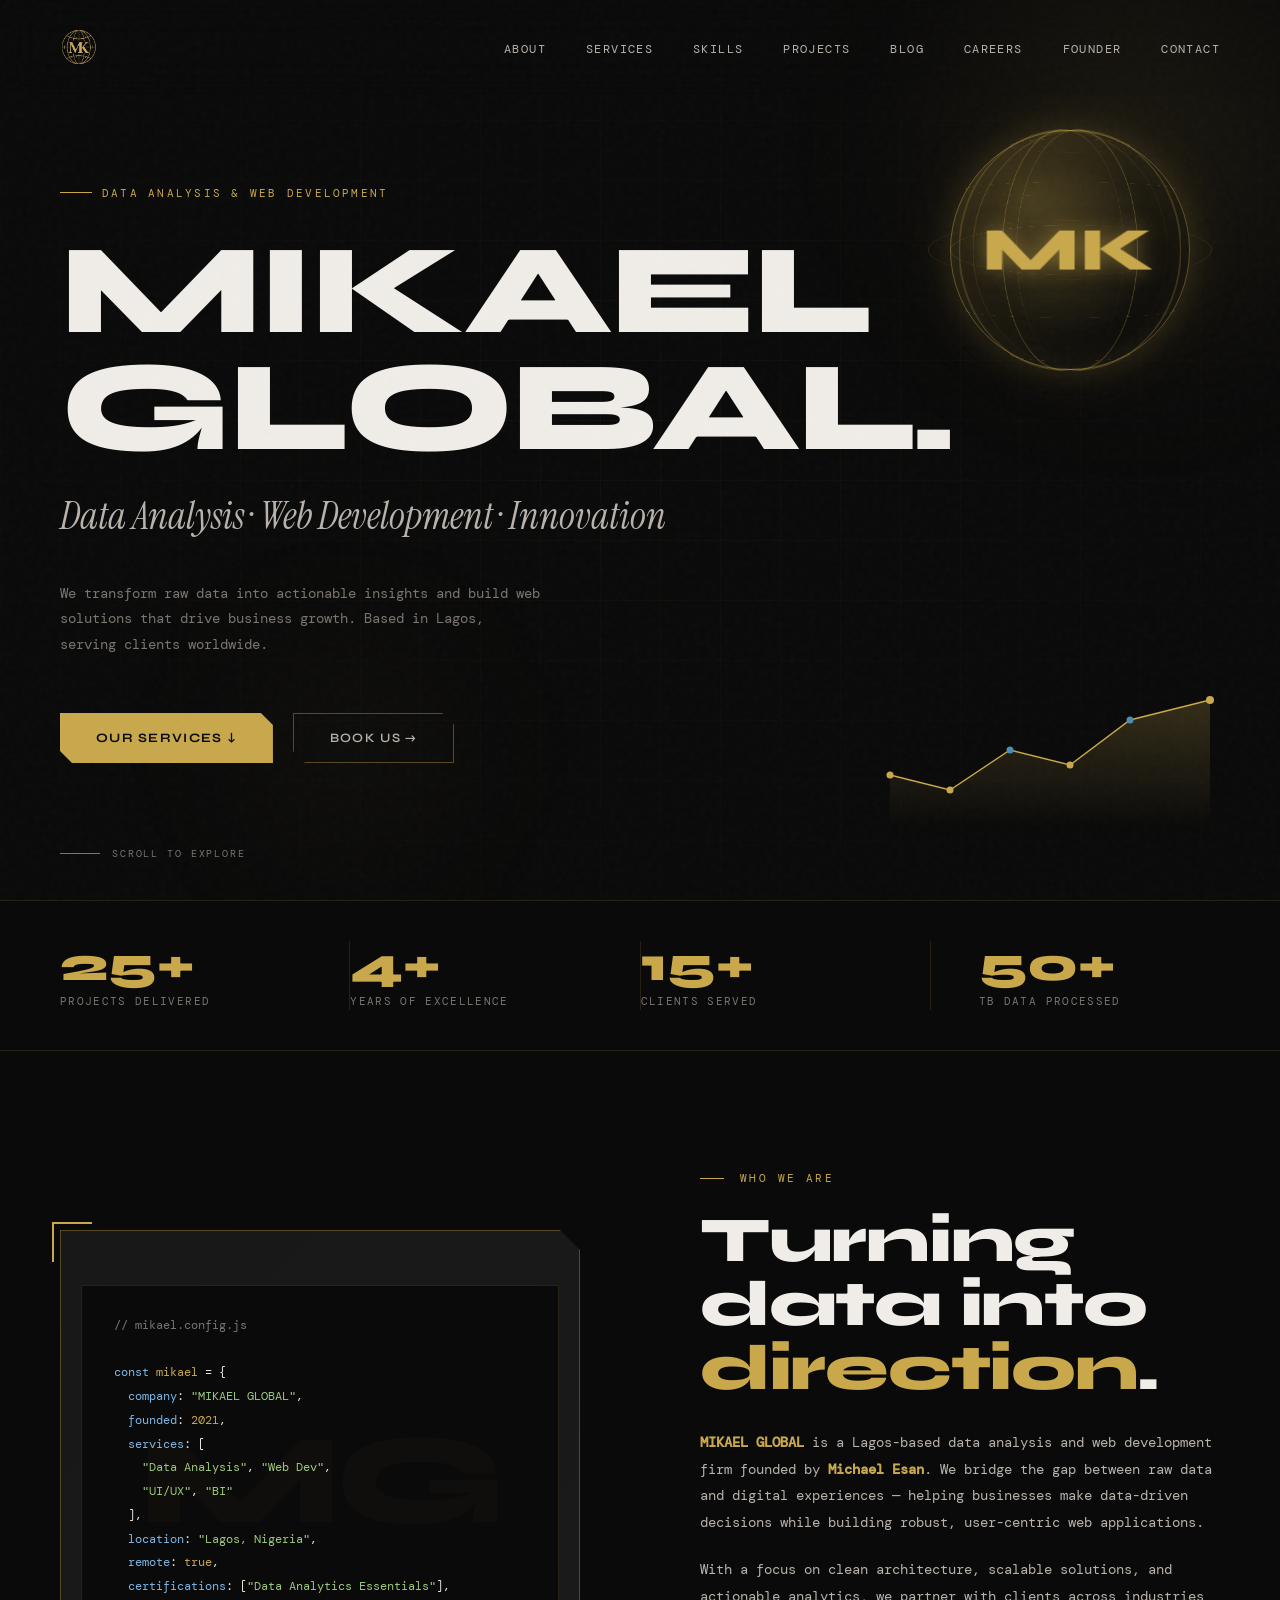
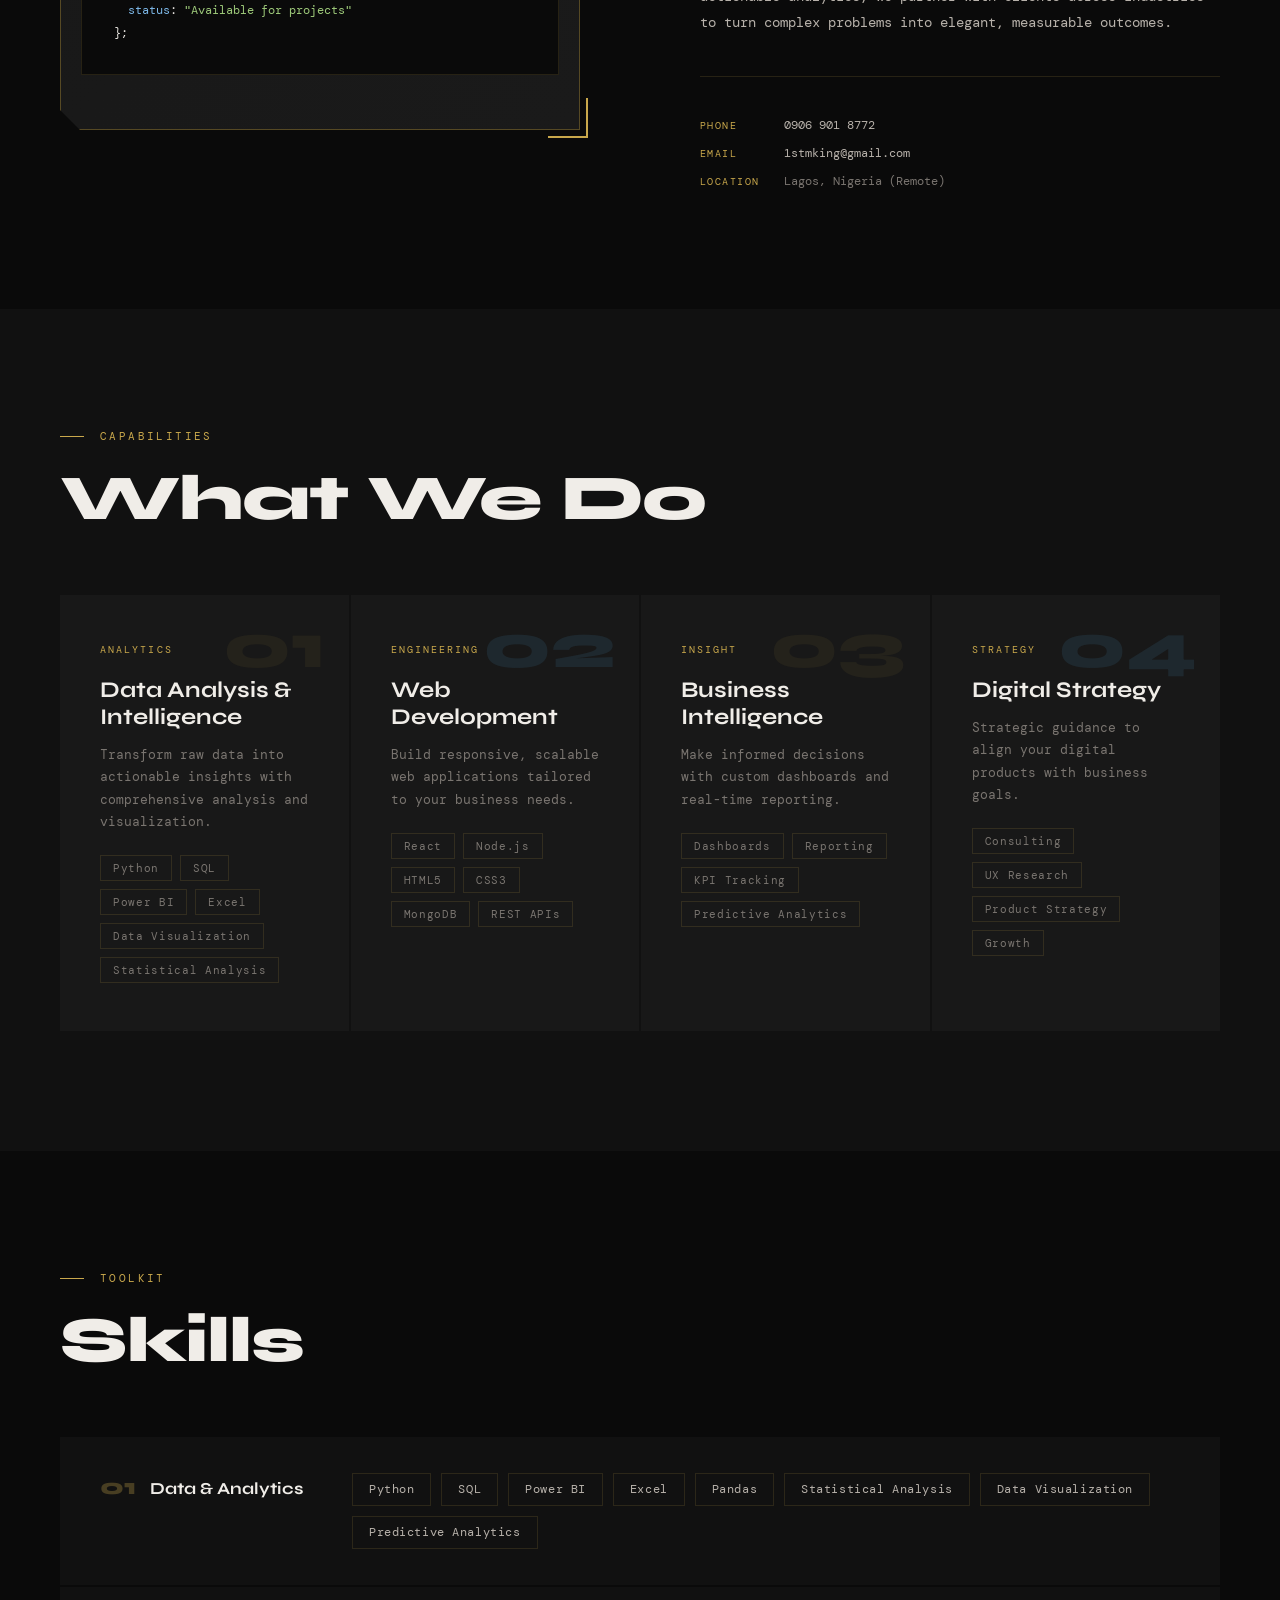
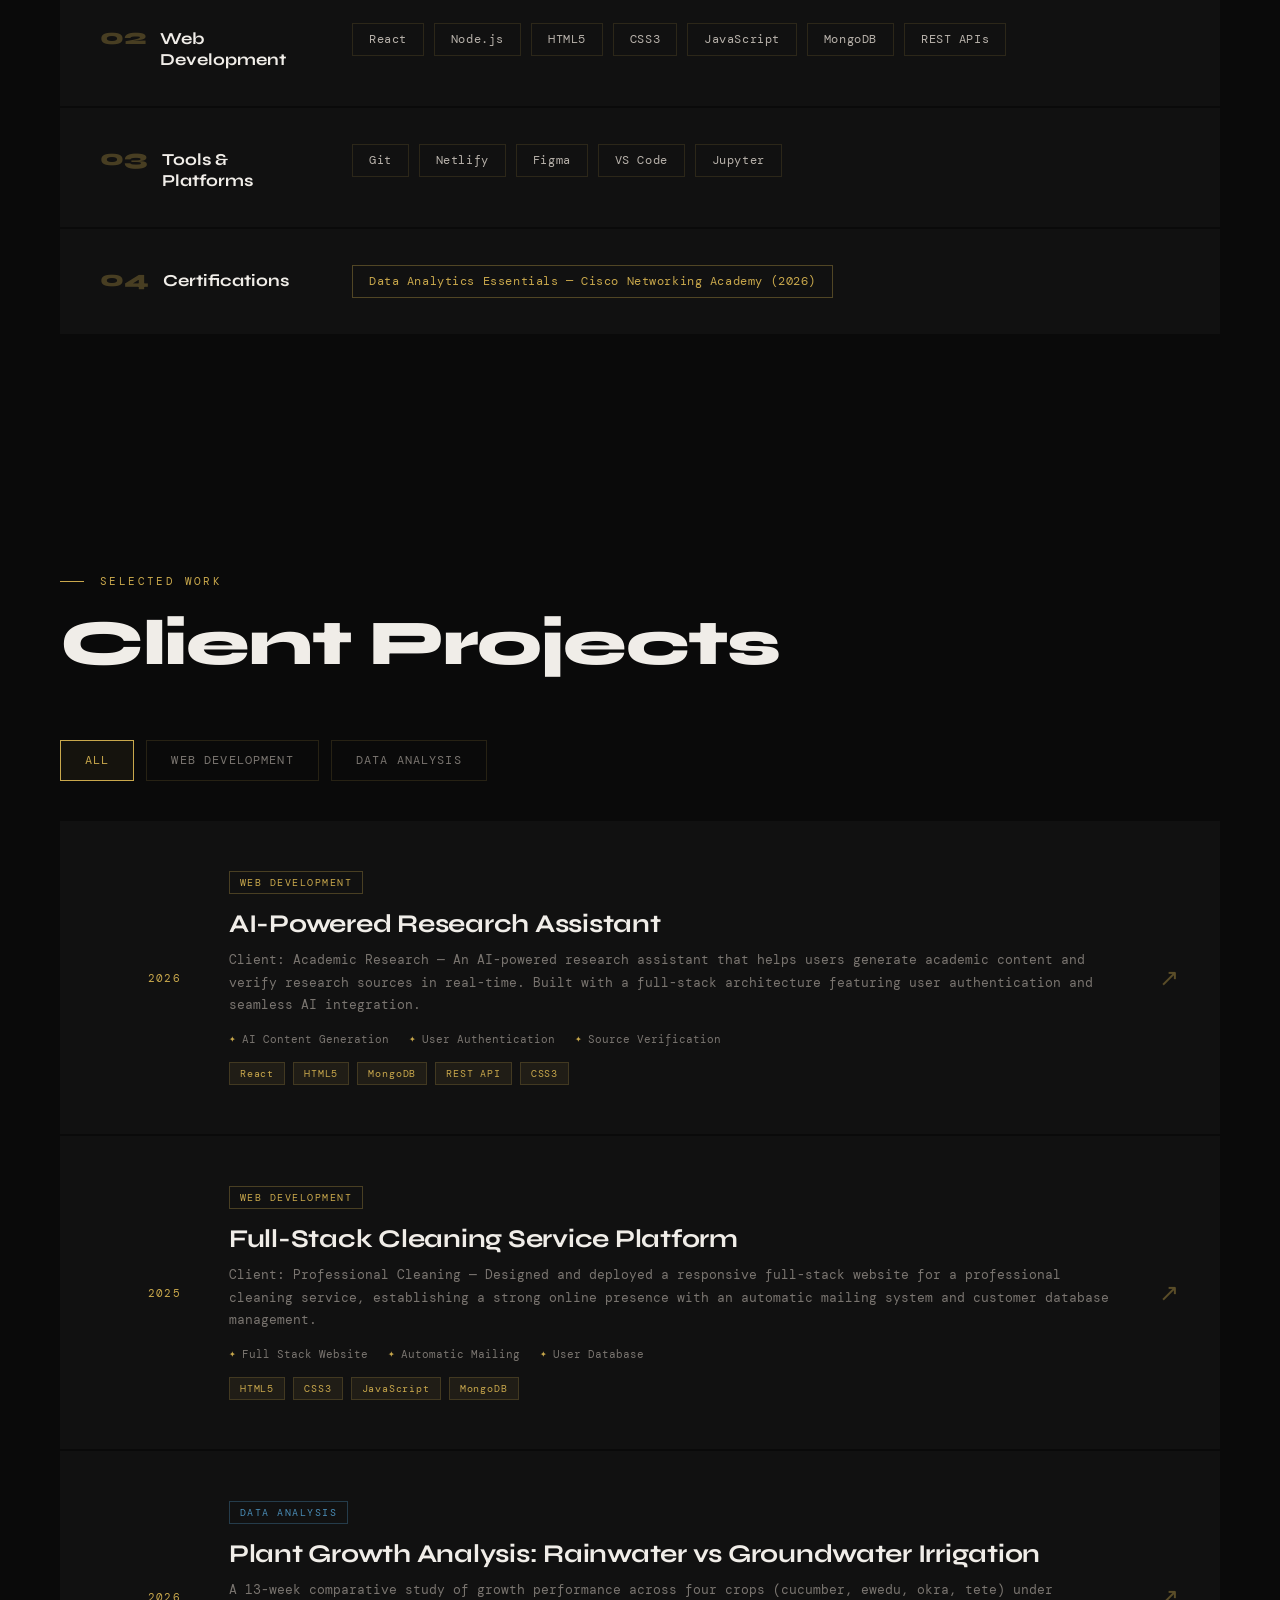
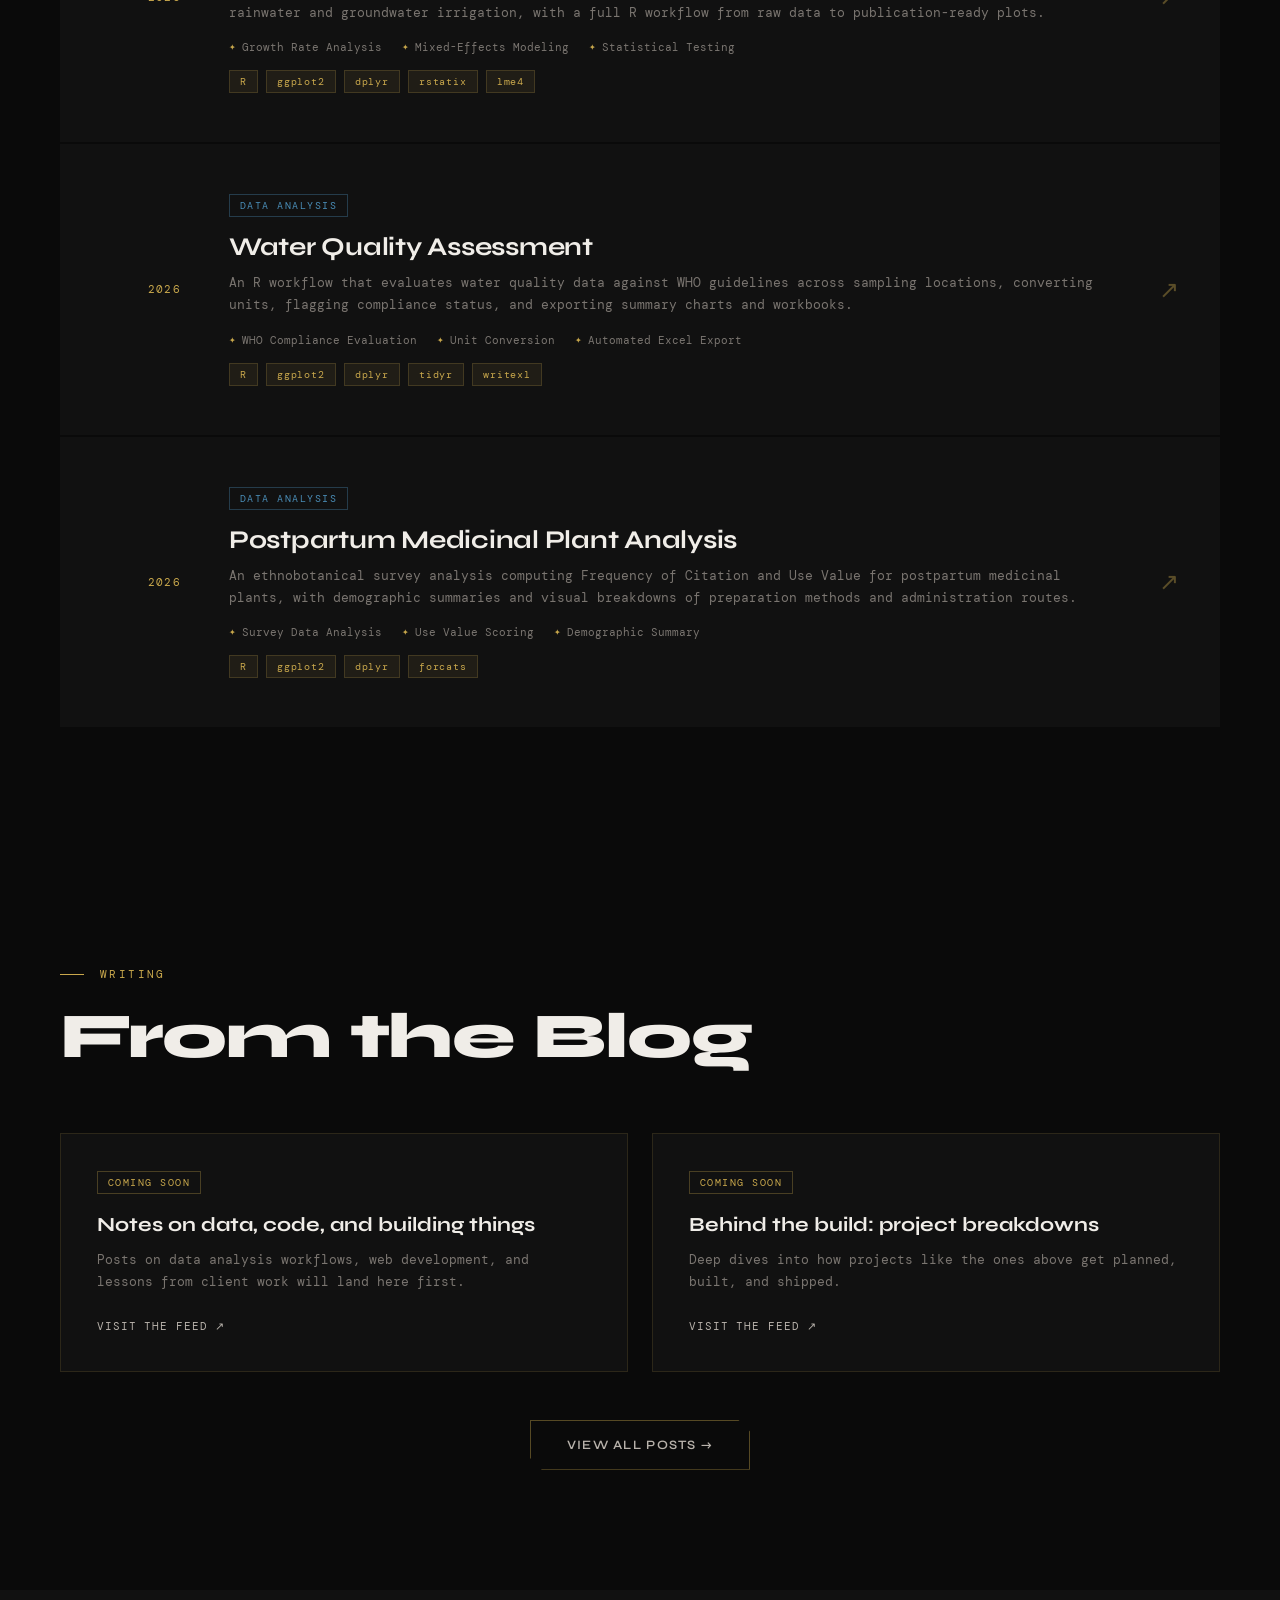
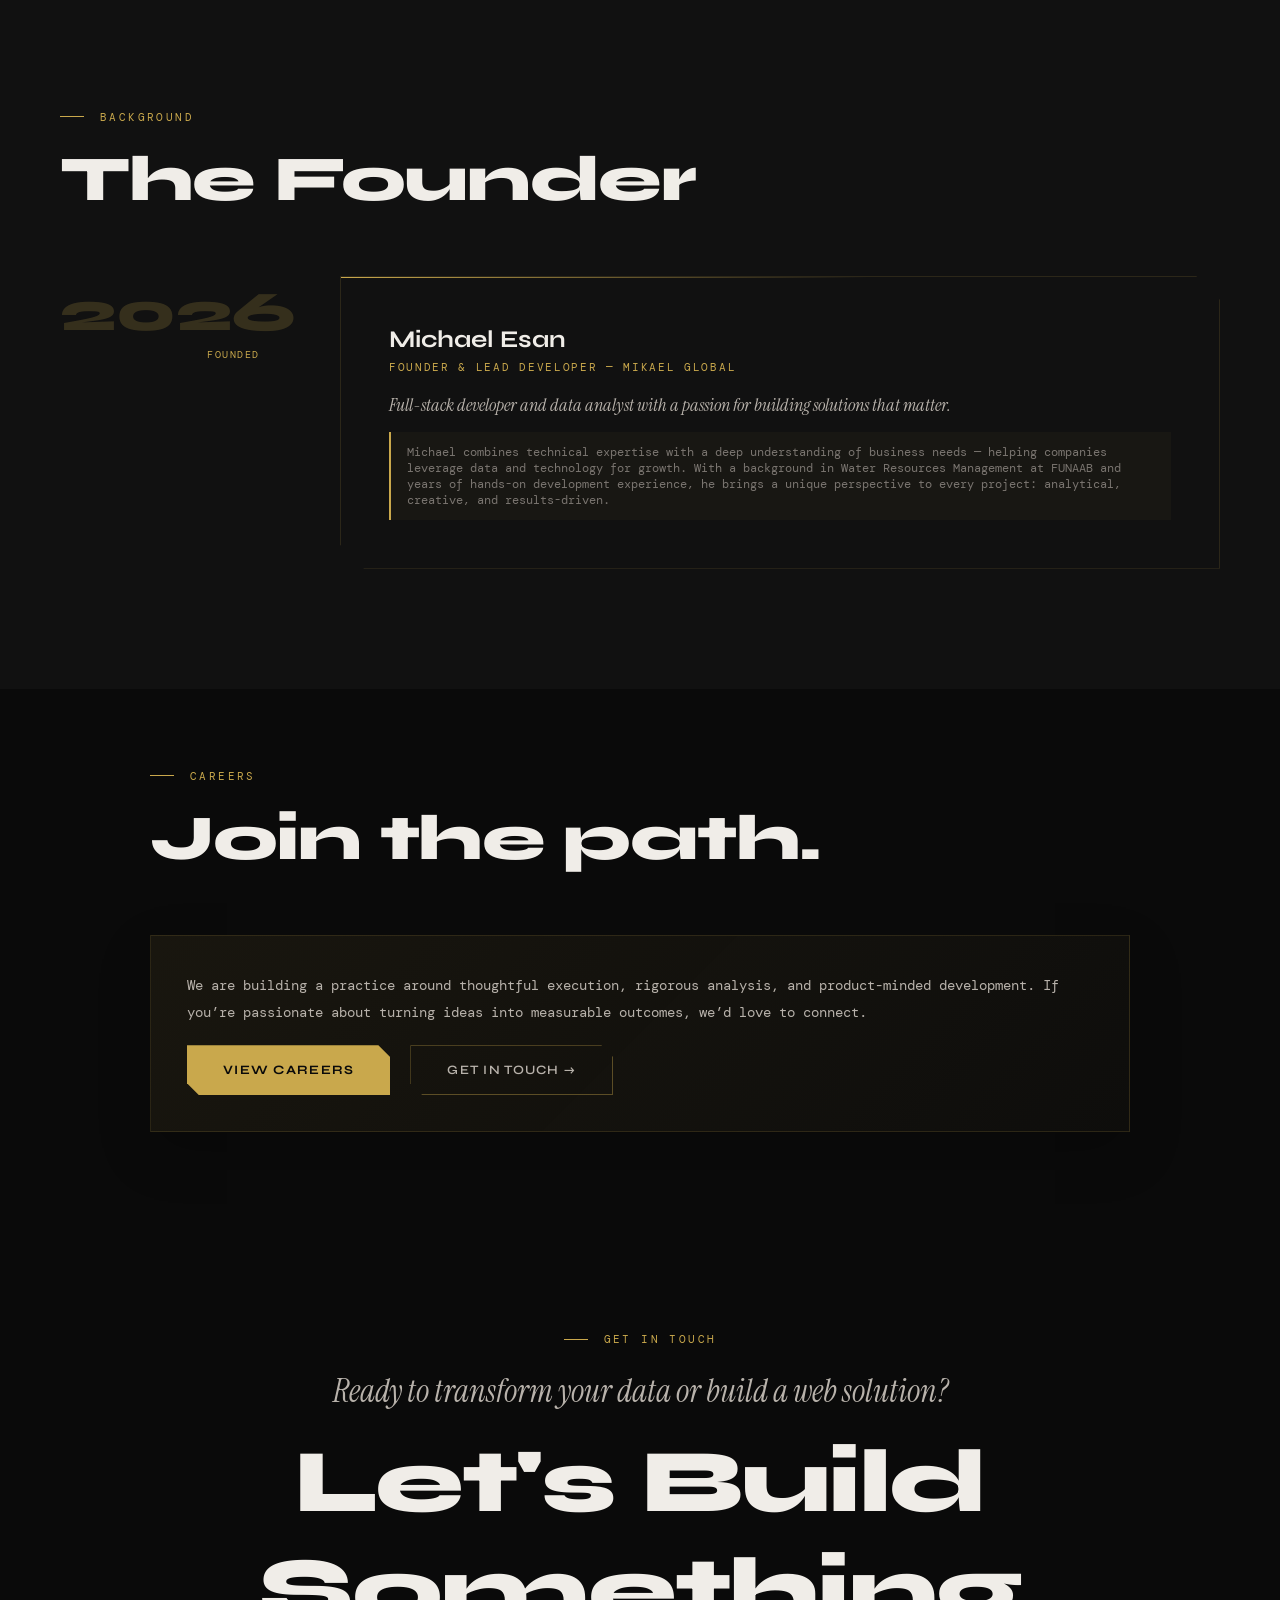
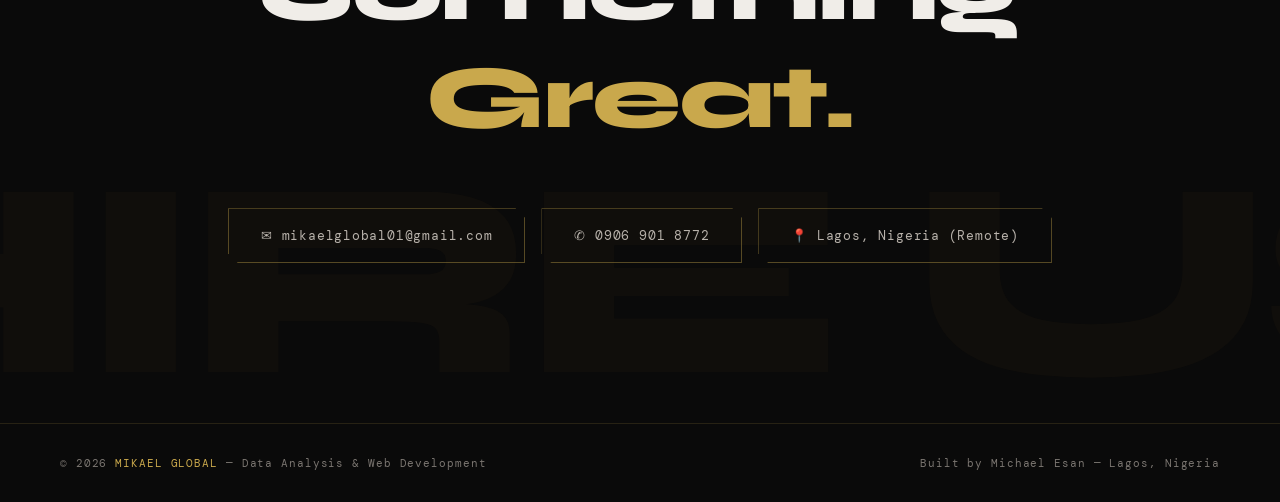
==== commit 205ab1d0: "4" ====
--- a/index.html
+++ b/index.html
@@ -133,6 +133,7 @@
             <div>&nbsp; ],</div>
             <div>&nbsp; <span class="code-key">location</span>: <span class="code-str">"Lagos, Nigeria"</span>,</div>
             <div>&nbsp; <span class="code-key">remote</span>: <span class="code-val">true</span>,</div>
+            <div>&nbsp; <span class="code-key">certifications</span>: [<span class="code-str">"Data Analytics Essentials"</span>],</div>
             <div>&nbsp; <span class="code-key">status</span>: <span class="code-str">"Available for projects"</span></div>
             <div>};</div>
           </div>
@@ -247,6 +248,7 @@
         <div class="skill-tag-row">
           <span class="skill-tag">Python</span>
           <span class="skill-tag">SQL</span>
+          <span class="skill-tag">Power BI</span>
           <span class="skill-tag">Excel</span>
           <span class="skill-tag">Pandas</span>
           <span class="skill-tag">Statistical Analysis</span>
@@ -284,10 +286,17 @@
           <span class="skill-tag">Jupyter</span>
         </div>
       </div>
-    </div>
-  </section>
-
-  <!-- PROJECTS -->
+      <div class="skill-group reveal">
+        <div class="skill-group-head">
+          <span class="skill-group-num">04</span>
+          <span class="skill-group-name">Certifications</span>
+        </div>
+        <div class="skill-tag-row">
+          <span class="skill-tag cert-tag">Data Analytics Essentials — Cisco Networking Academy (2026)</span>
+        </div>
+      </div>
+    </div>
+  </section>
   <section id="projects">
     <div class="section-eyebrow">Selected Work</div>
     <h2 class="section-title reveal">Client Projects</h2>
--- a/styles.css
+++ b/styles.css
@@ -672,6 +672,10 @@
       border-color: var(--gold);
       color: var(--gold);
       background: rgba(201,168,76,0.06);
+    }
+    .skill-tag.cert-tag {
+      border-color: rgba(201,168,76,0.35);
+      color: var(--gold);
     }
 
     /* ── PROJECTS ── */
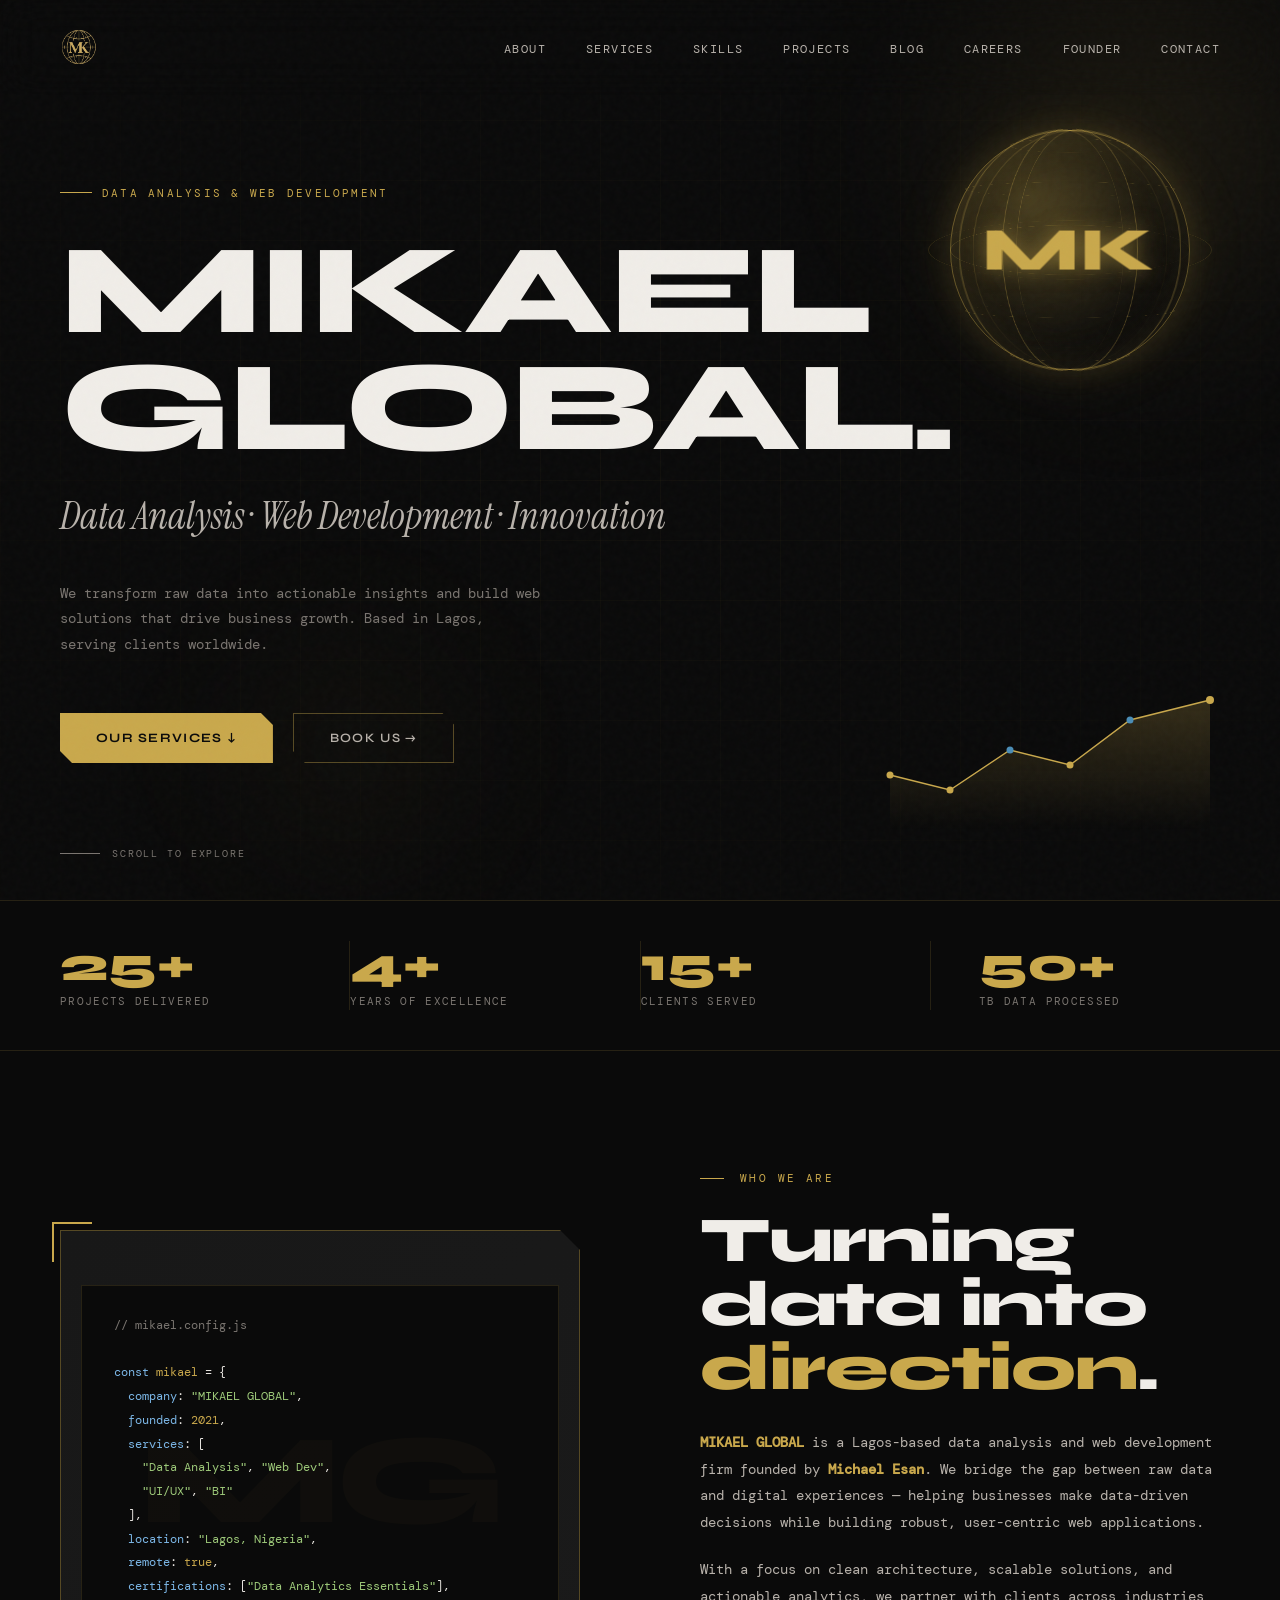
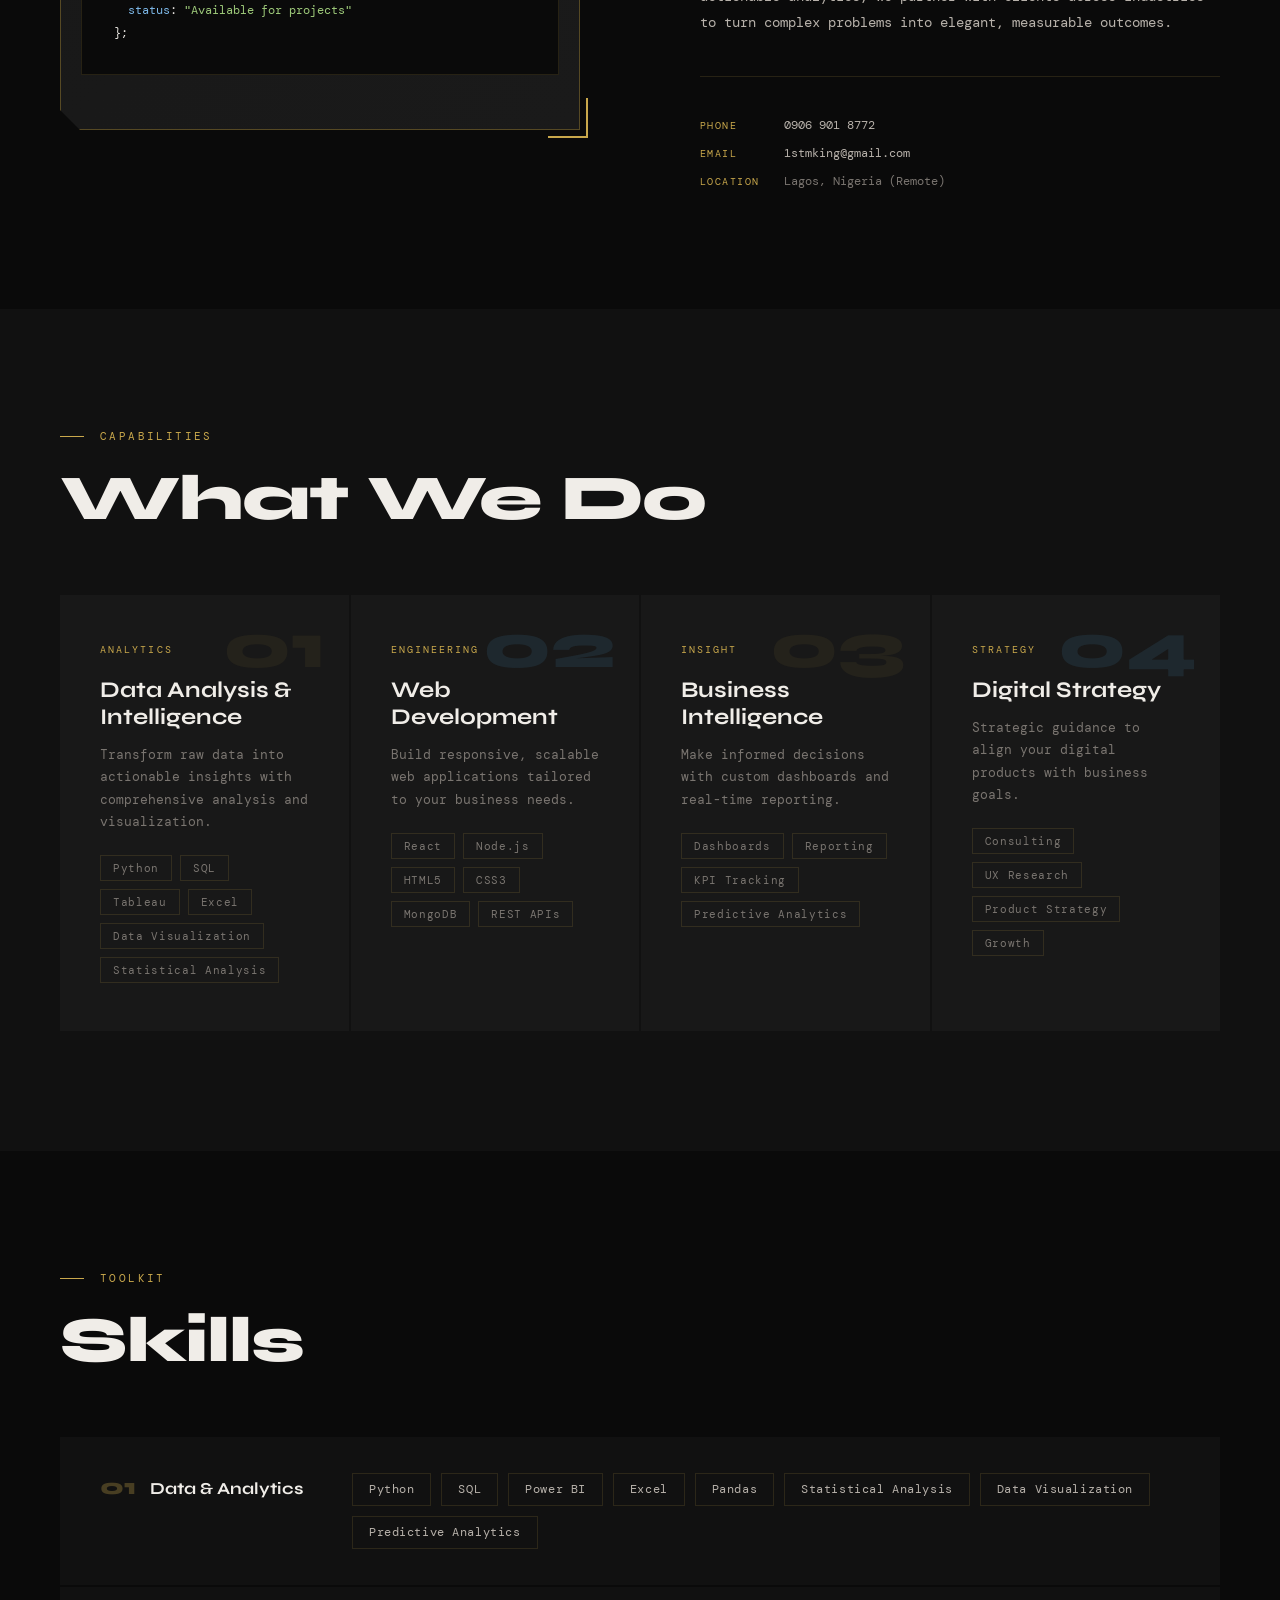
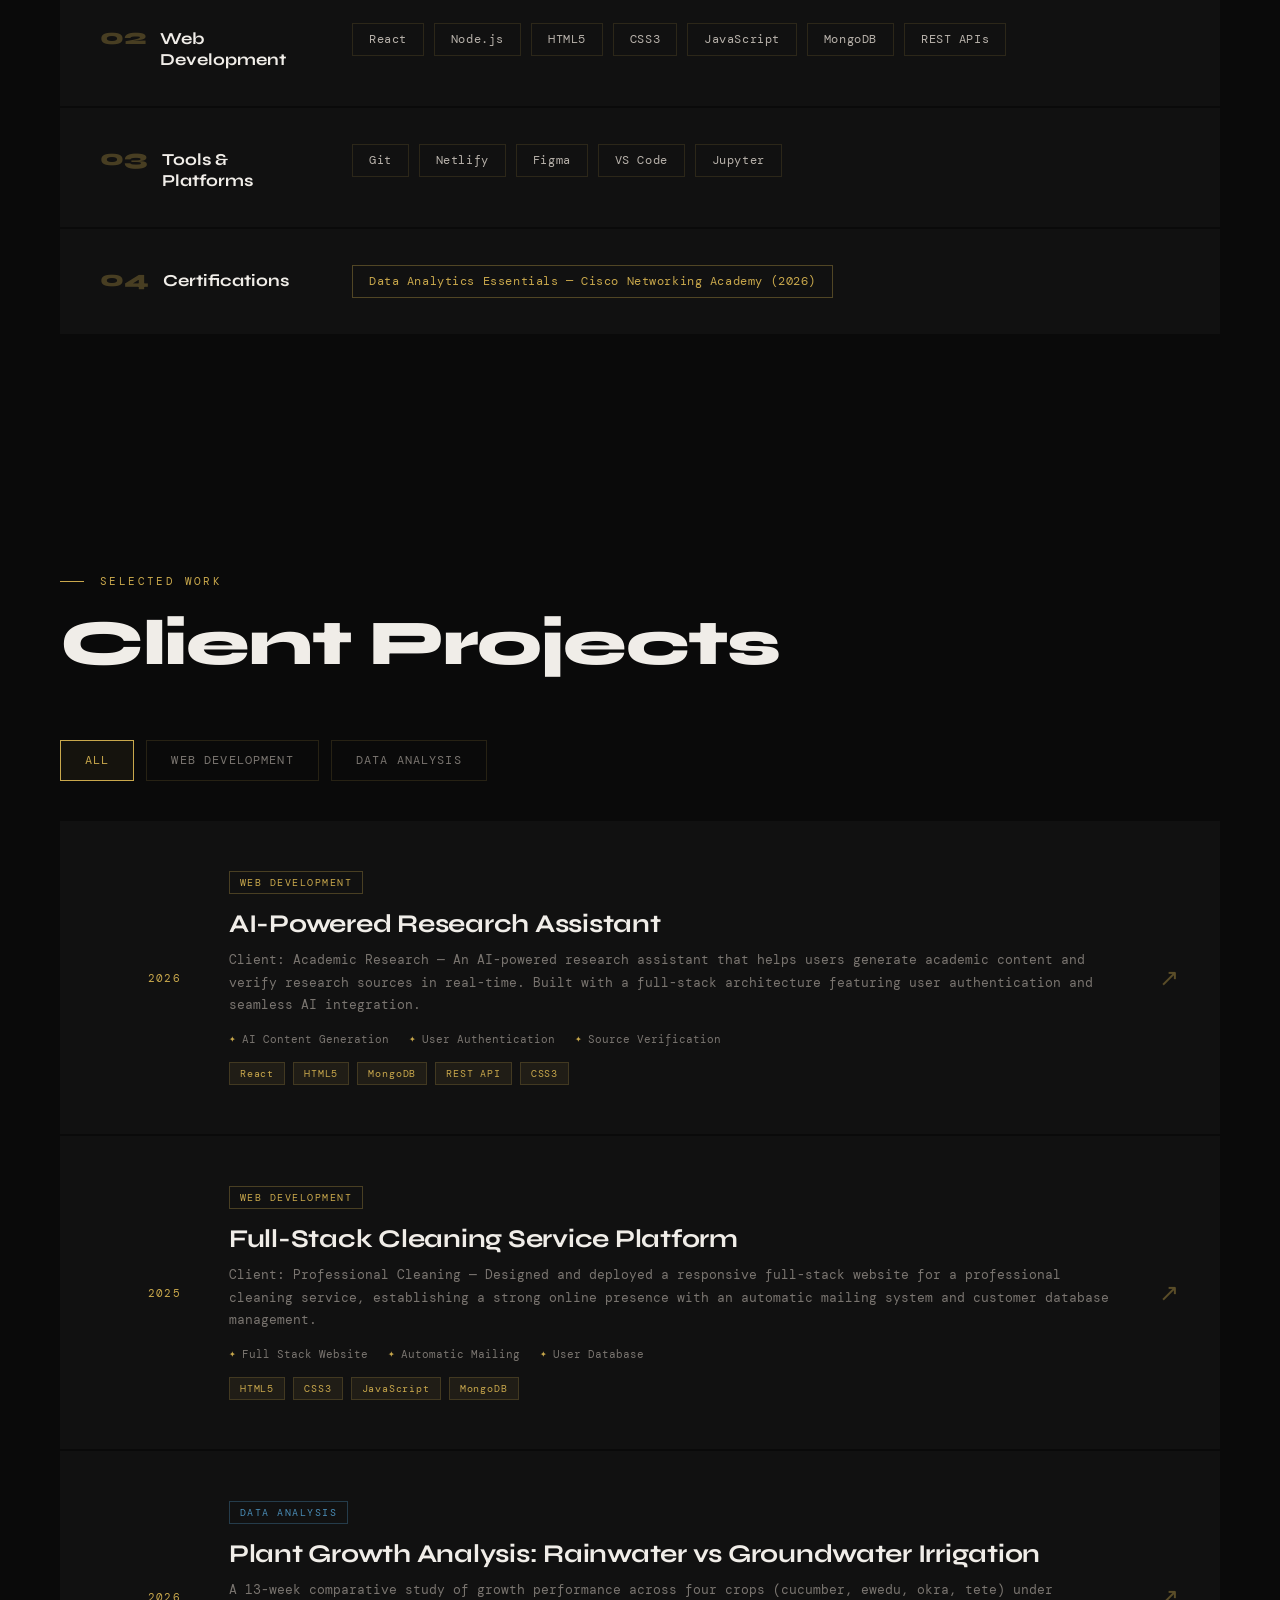
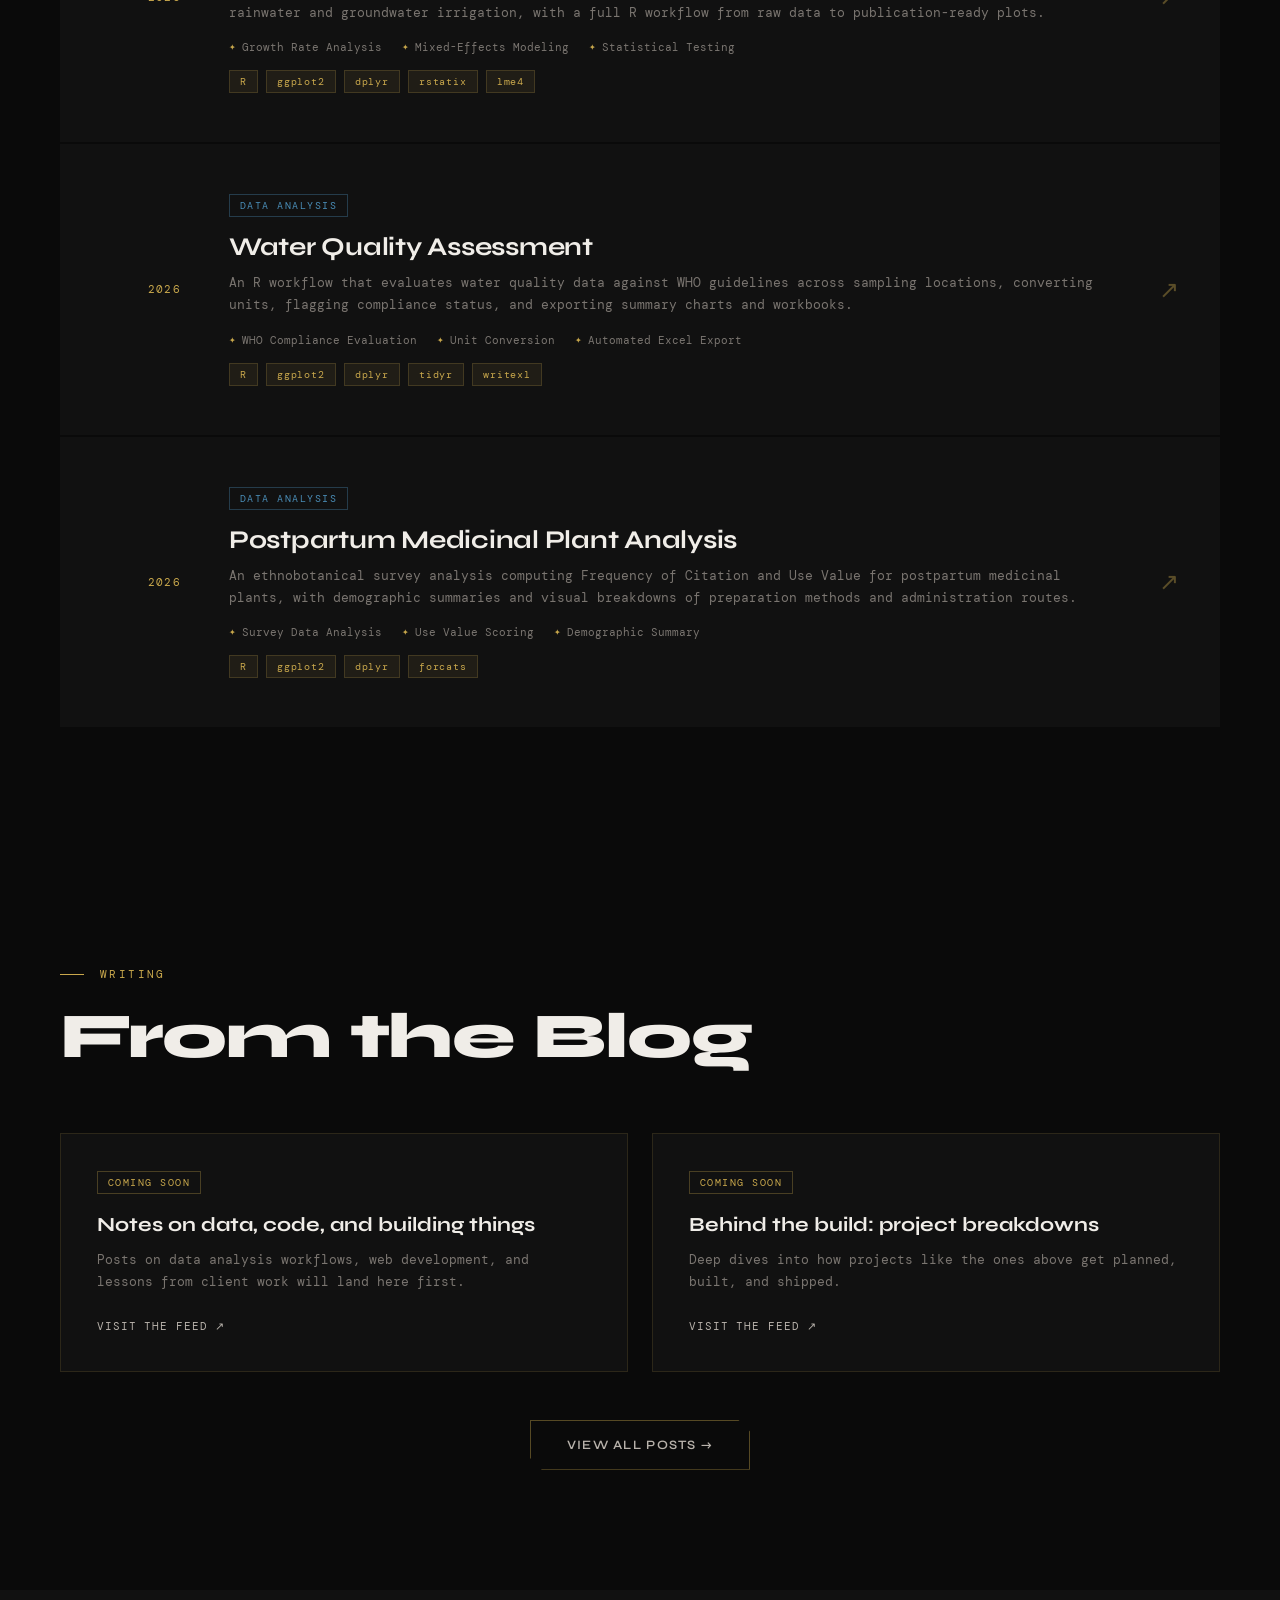
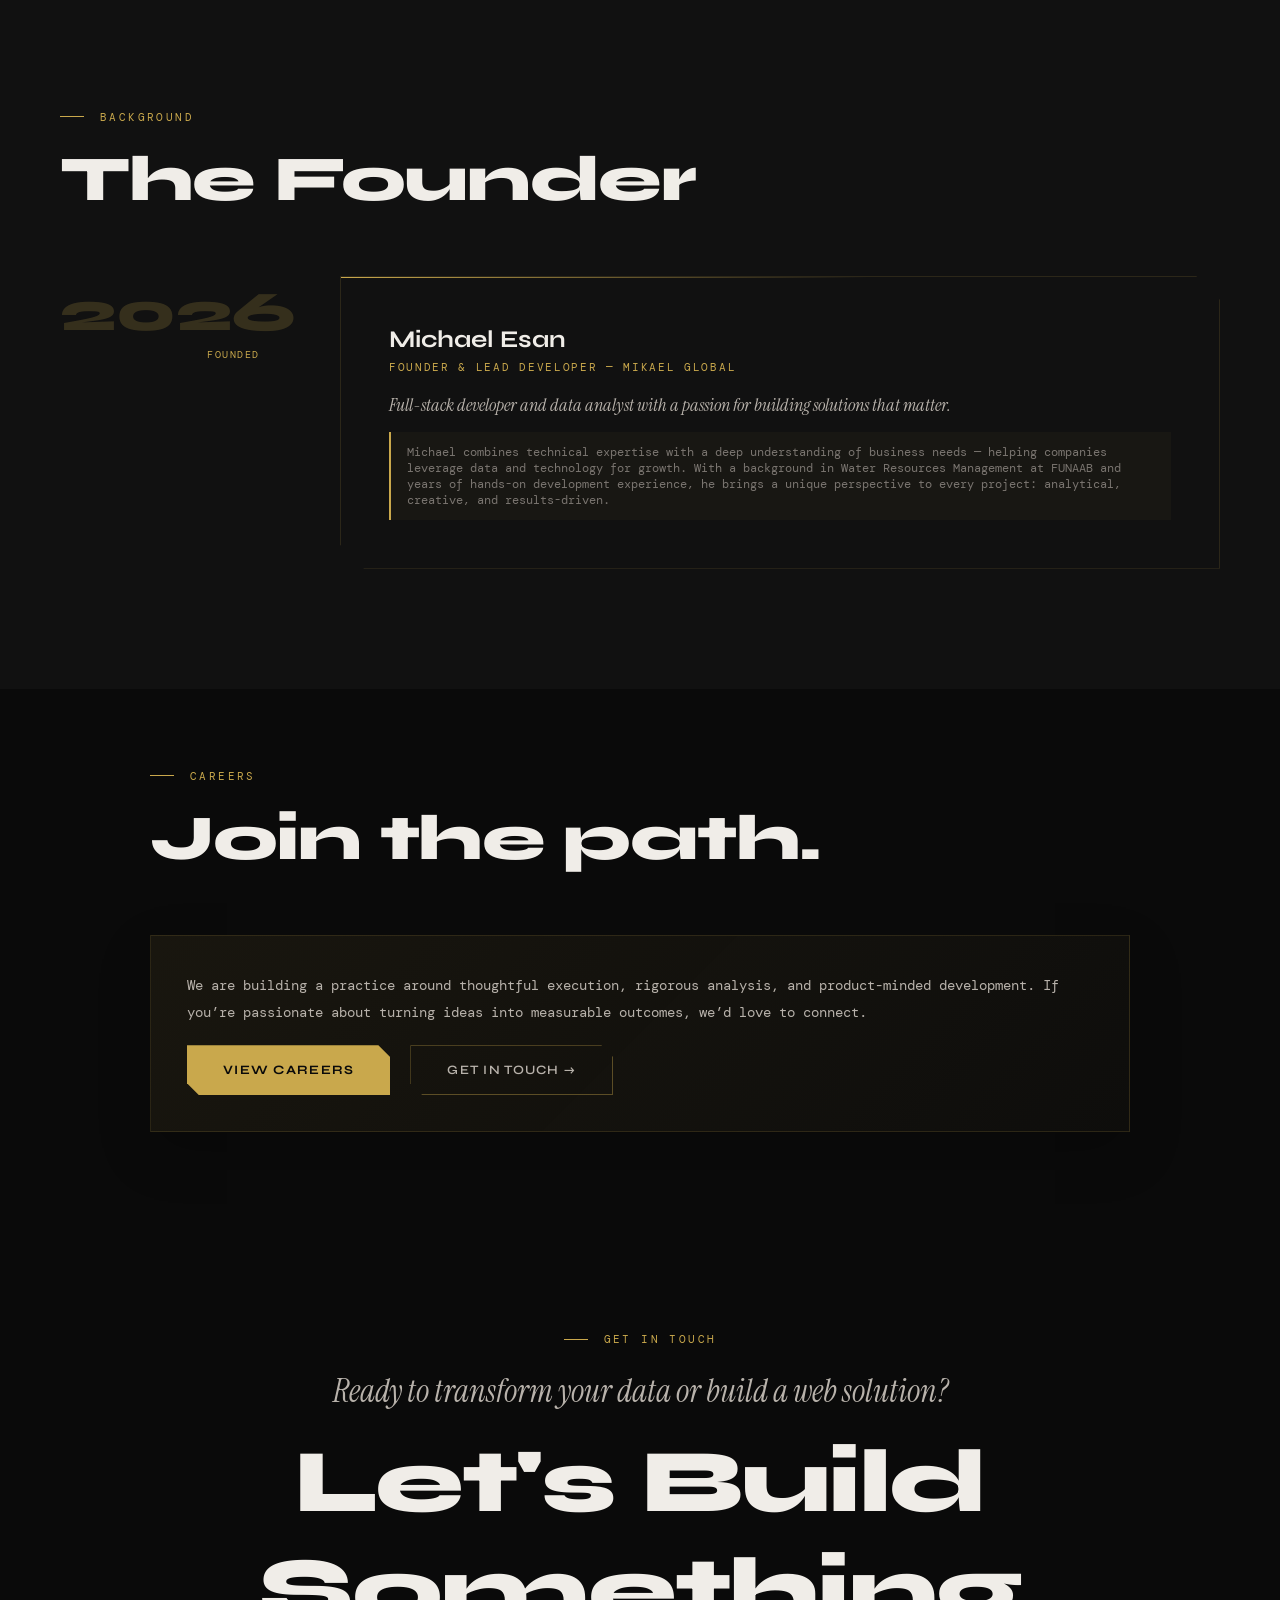
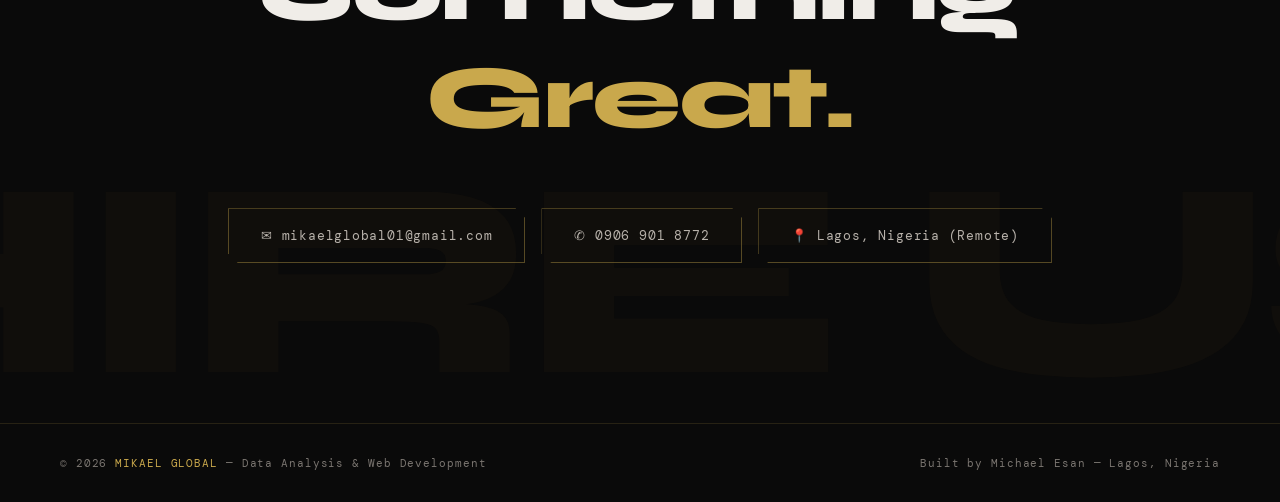
==== commit 2a140412: "Replace" ====
--- a/index.html
+++ b/index.html
@@ -184,7 +184,7 @@
         <div class="service-tags">
           <span class="service-tag">Python</span>
           <span class="service-tag">SQL</span>
-          <span class="service-tag">Power BI</span>
+          <span class="service-tag">Tableau</span>
           <span class="service-tag">Excel</span>
           <span class="service-tag">Data Visualization</span>
           <span class="service-tag">Statistical Analysis</span>
@@ -523,4 +523,4 @@
   </footer>
   <script src="script.js"></script>
 </body>
-</html>+</html>
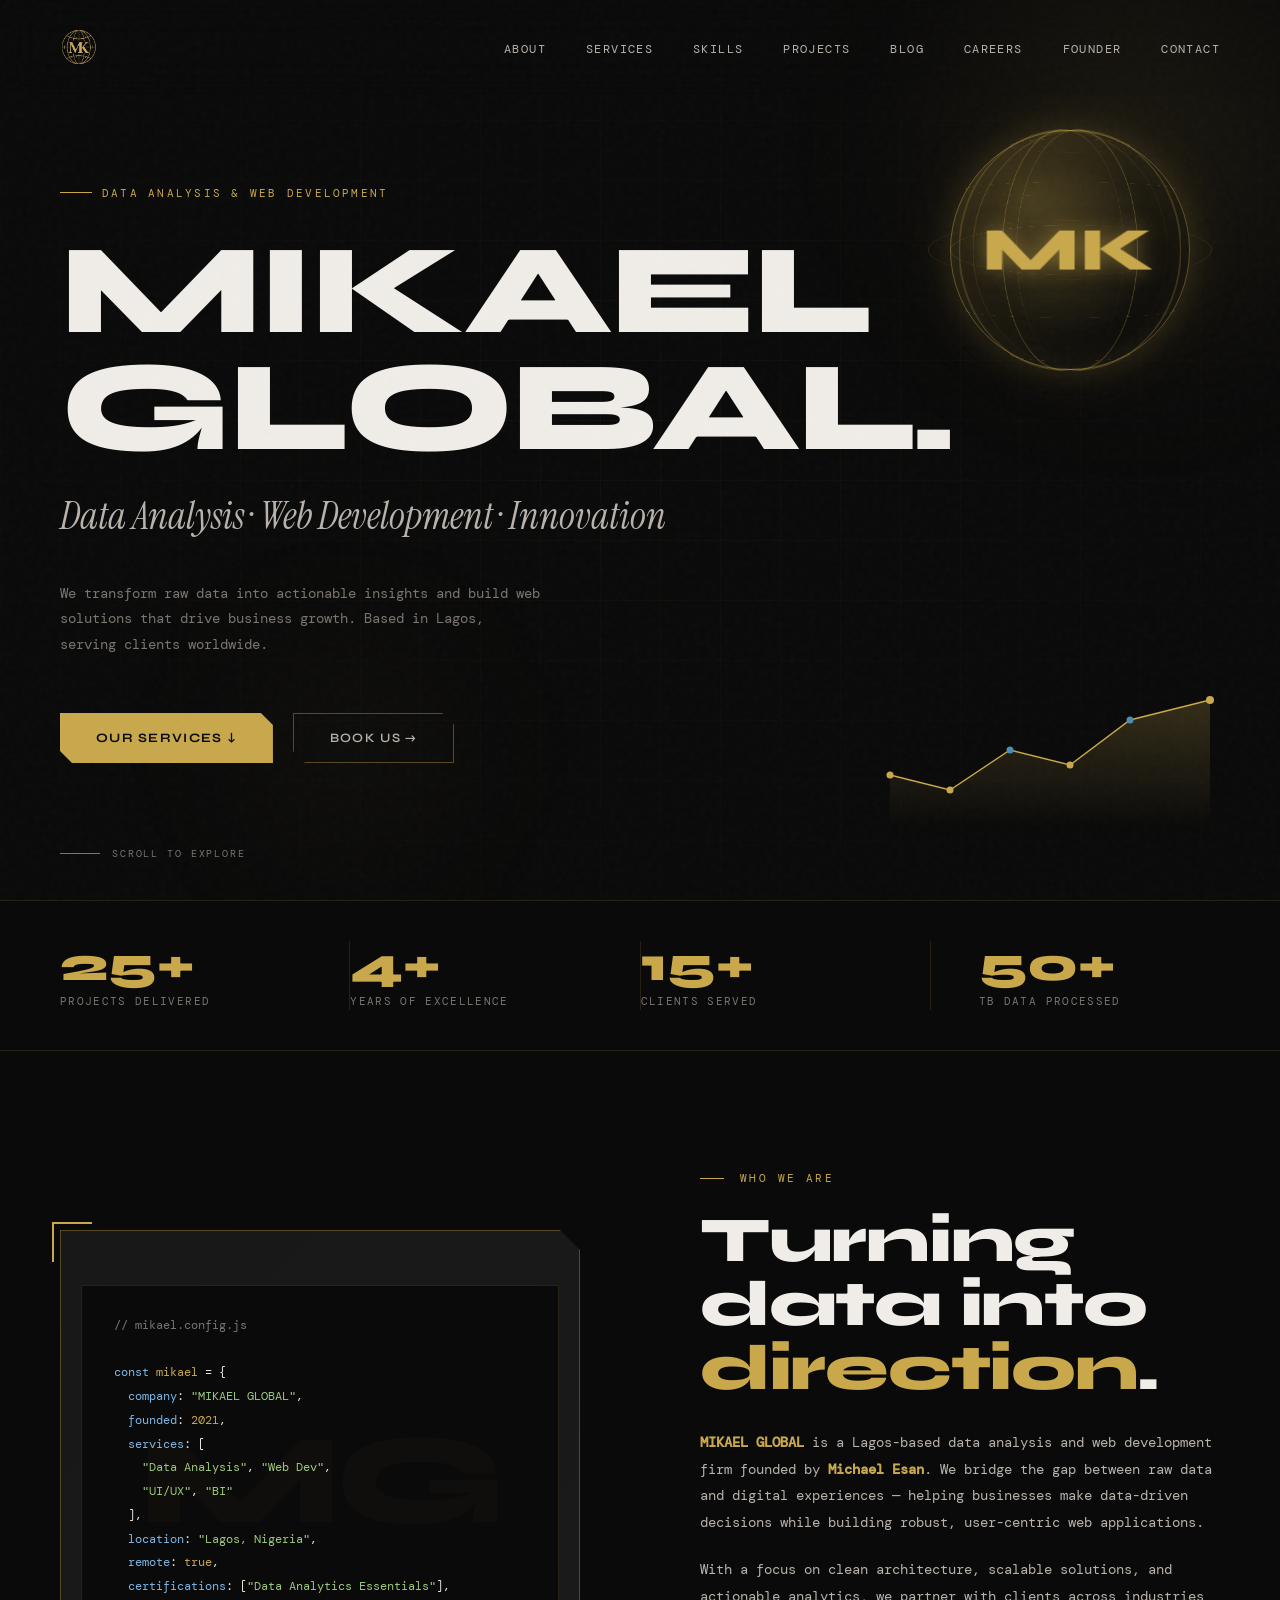
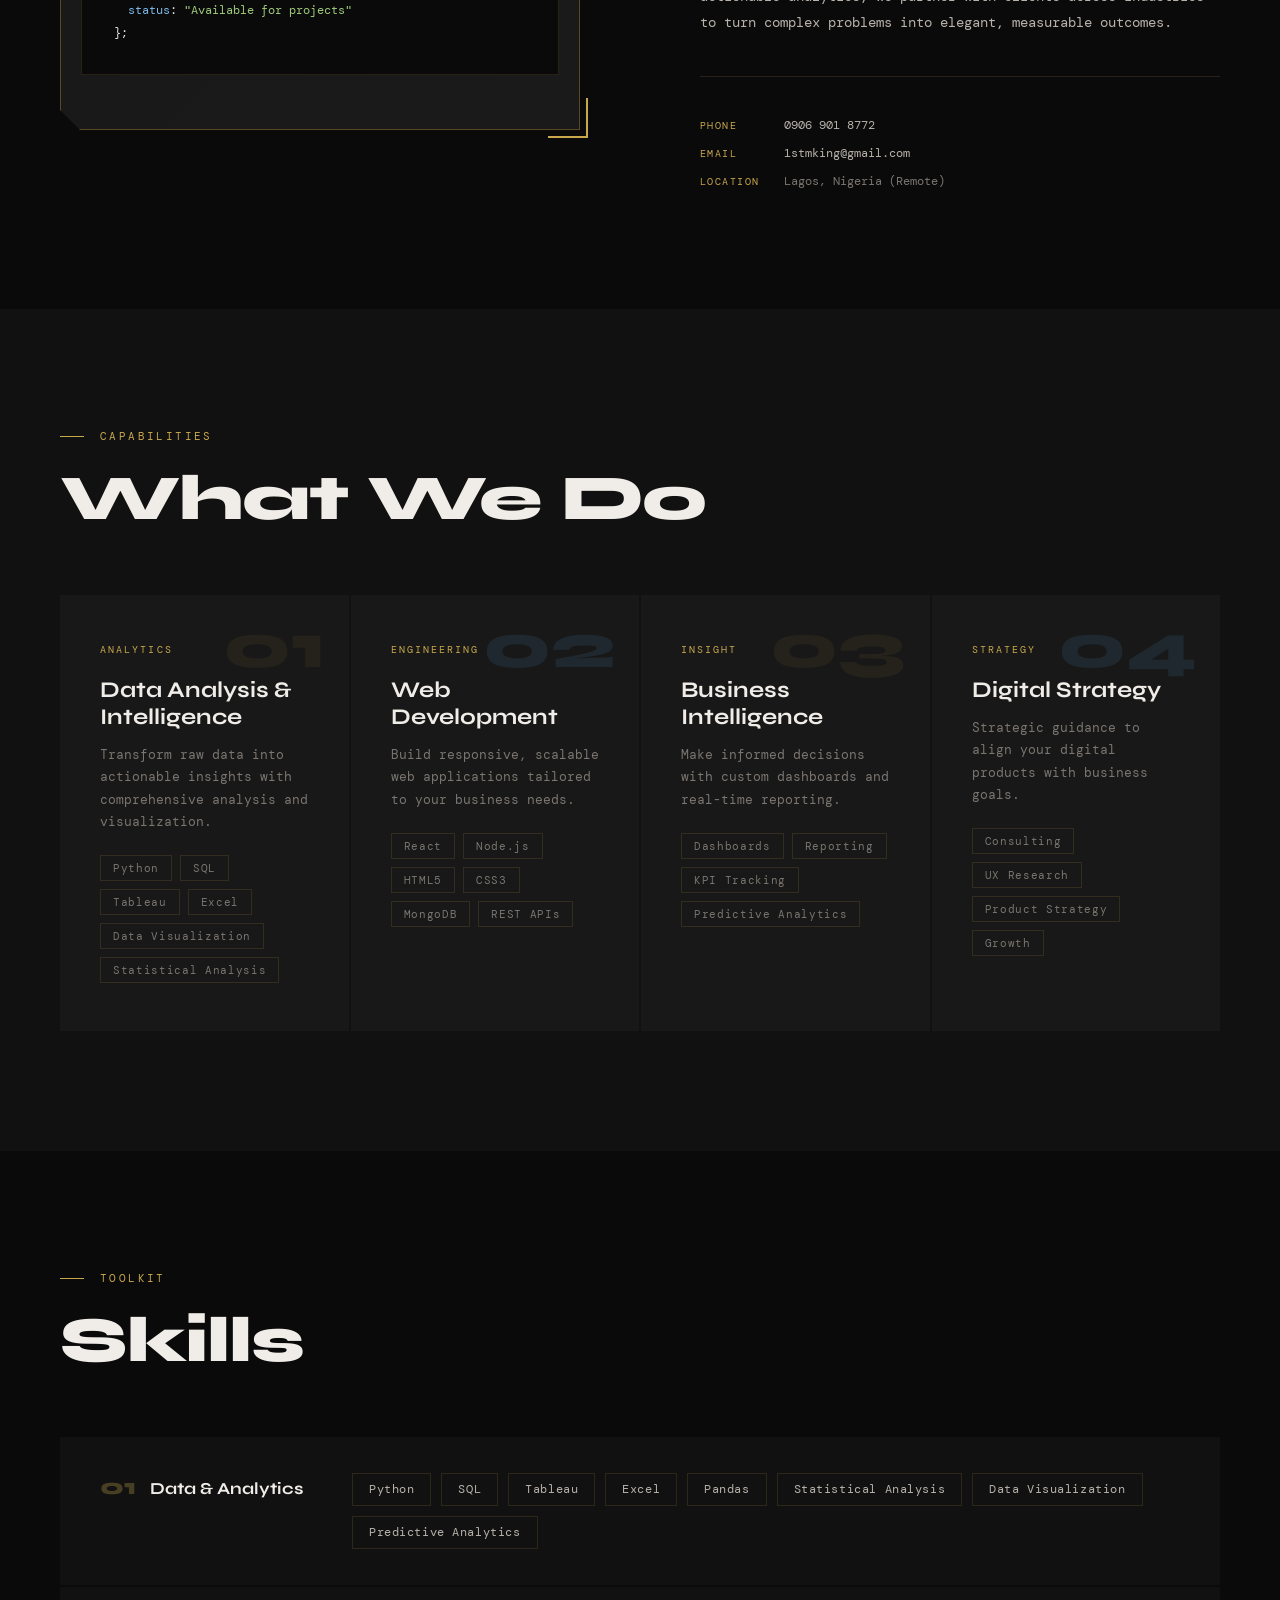
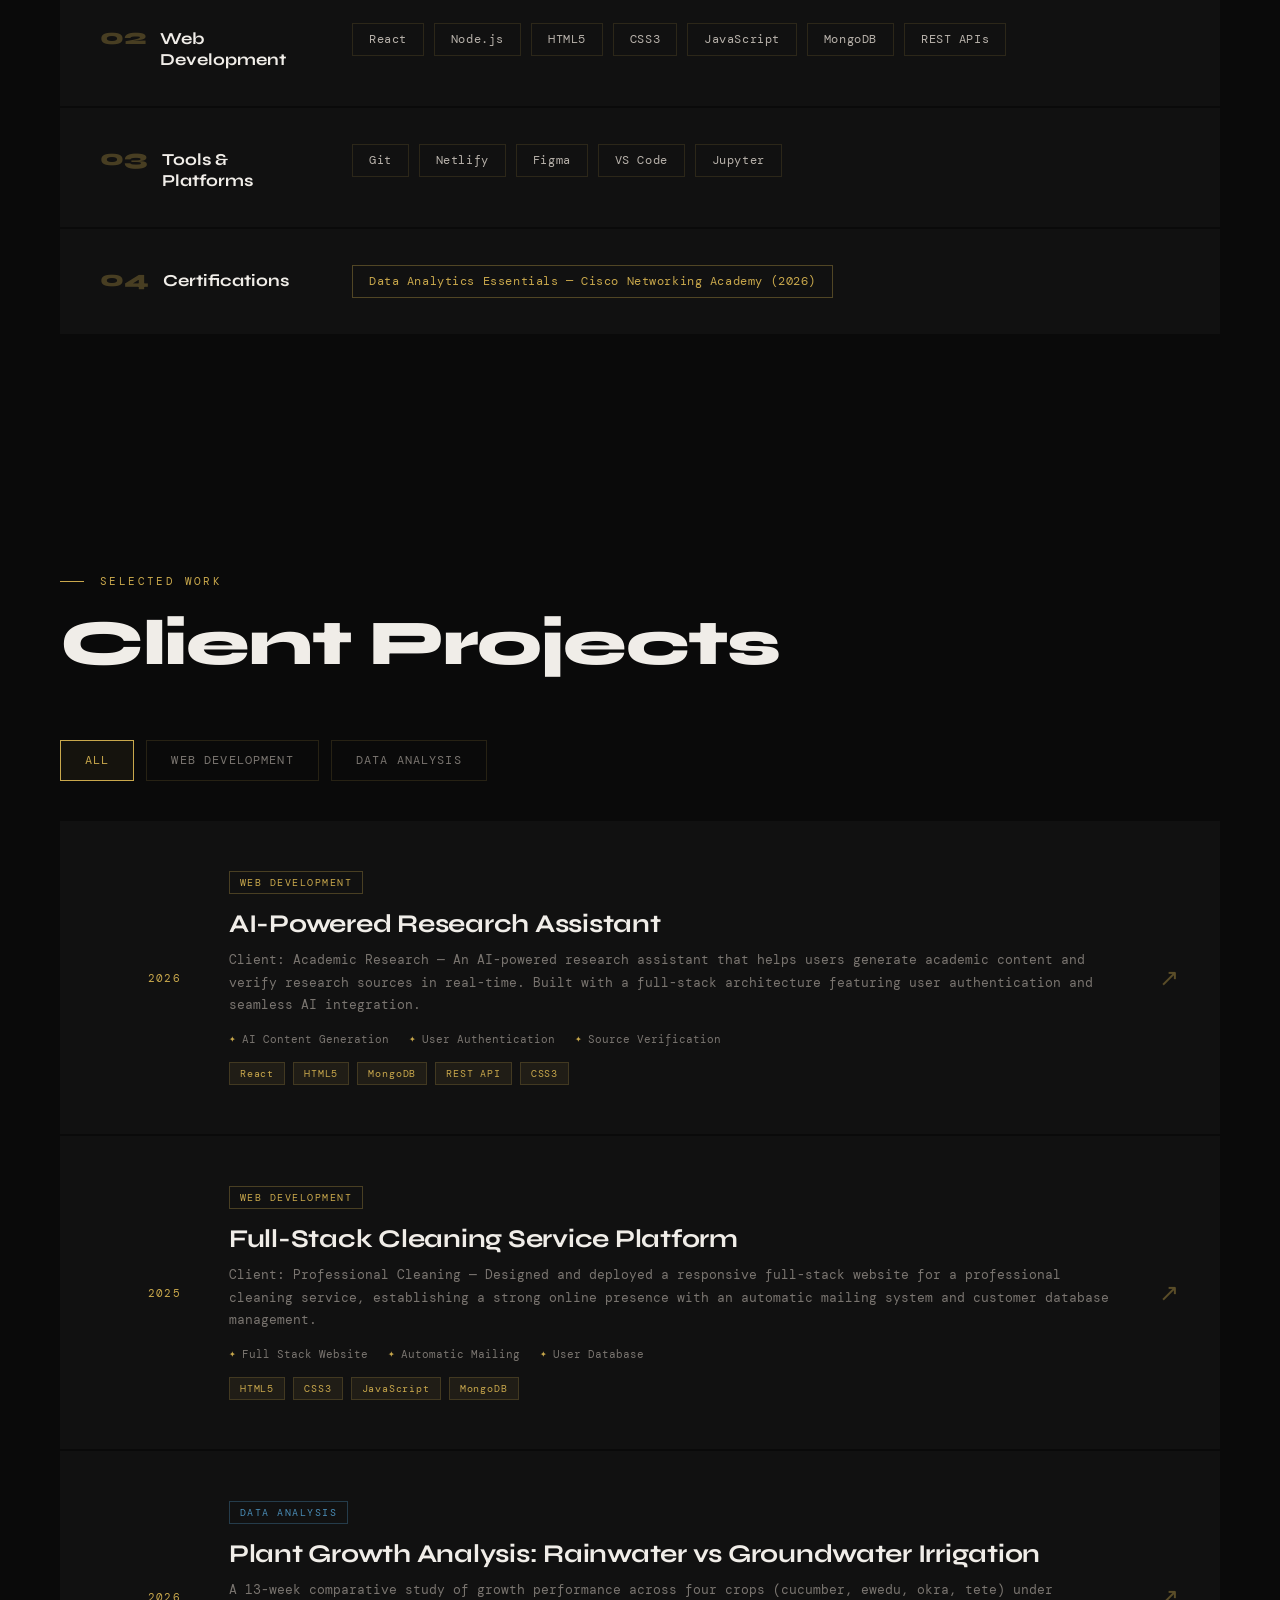
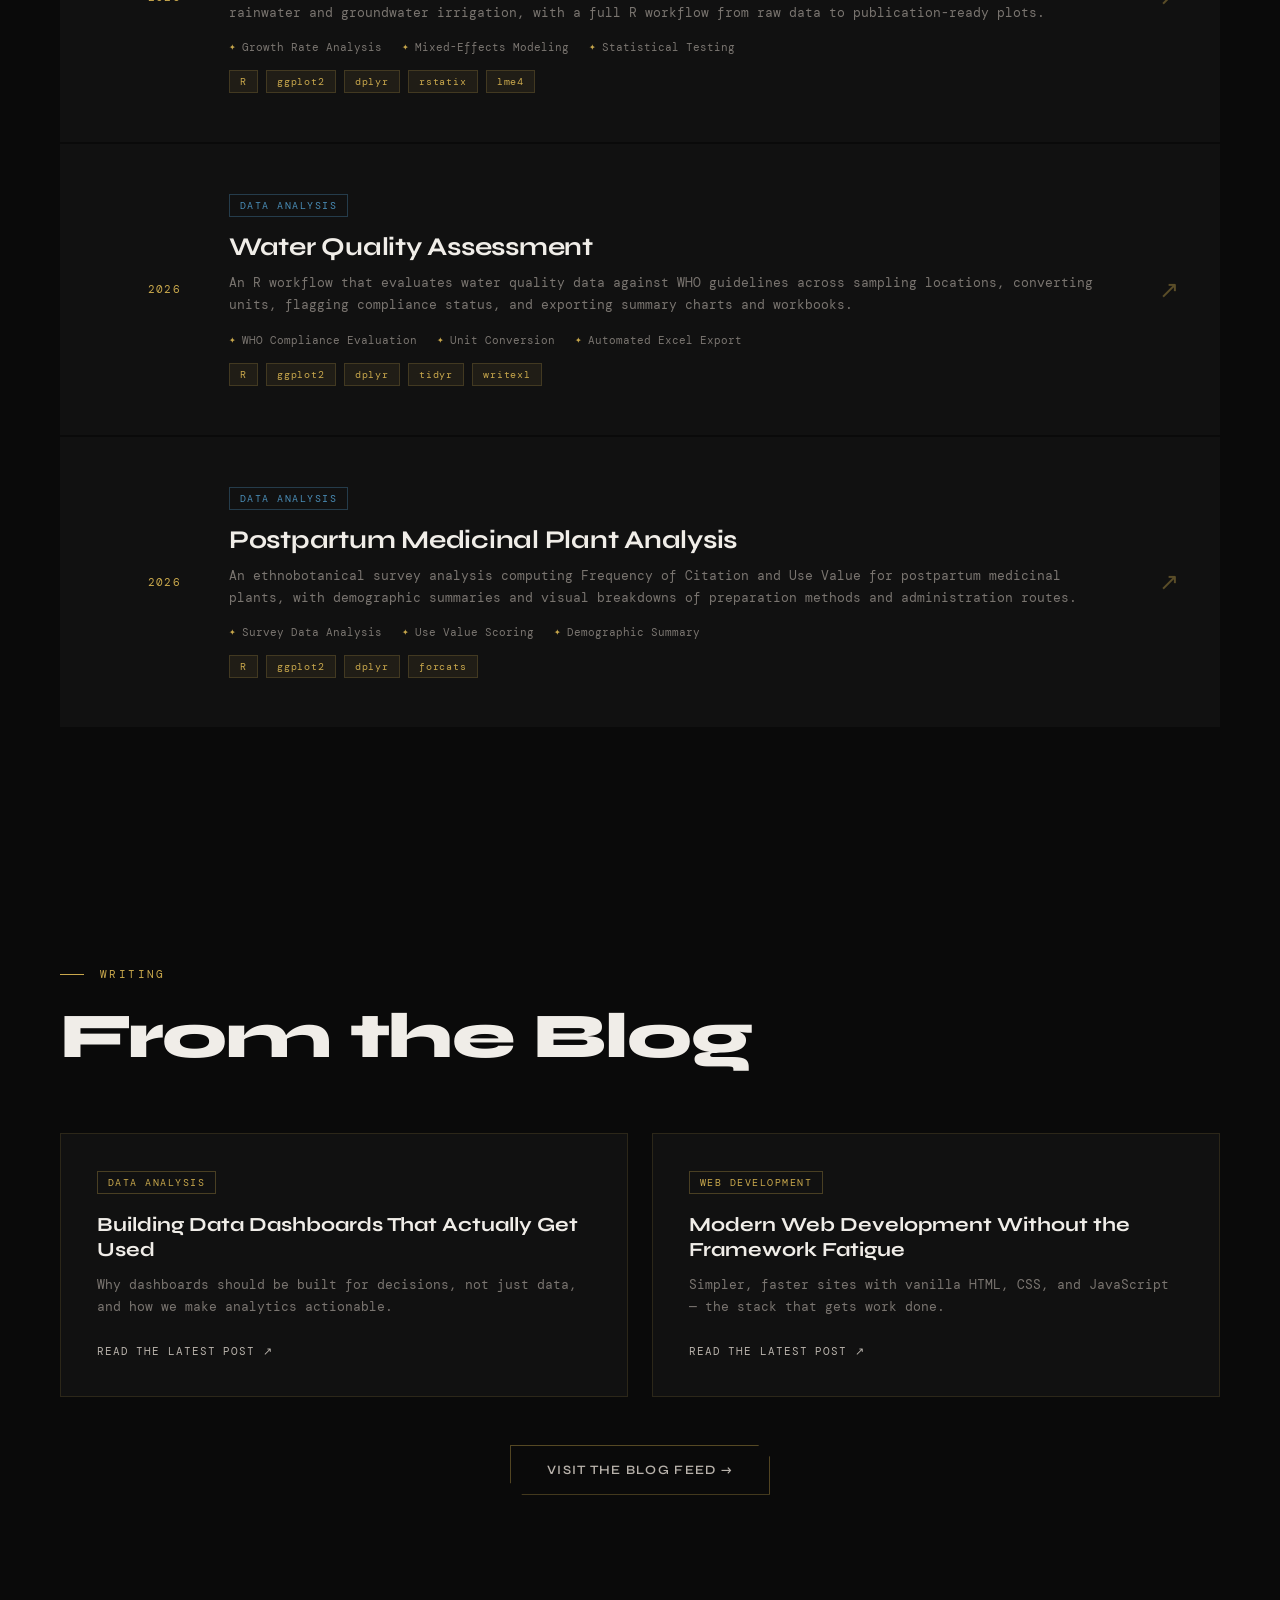
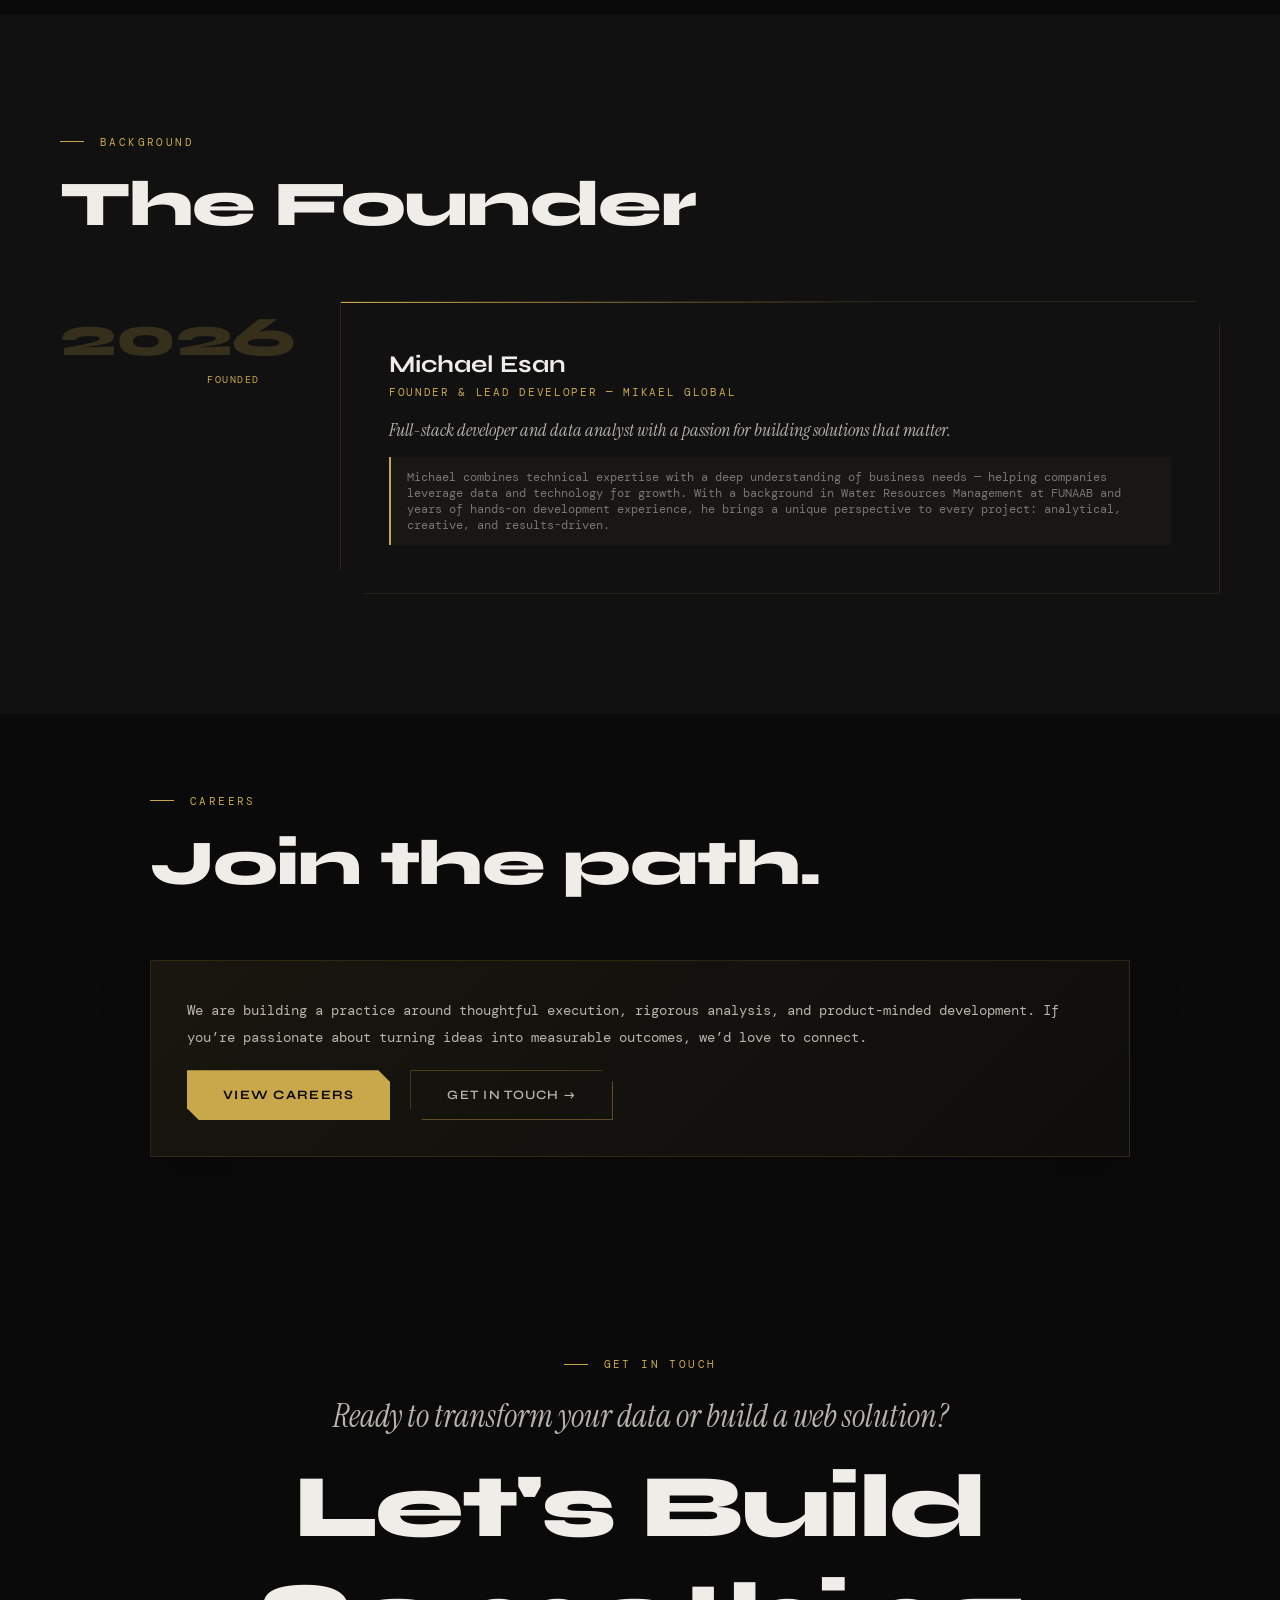
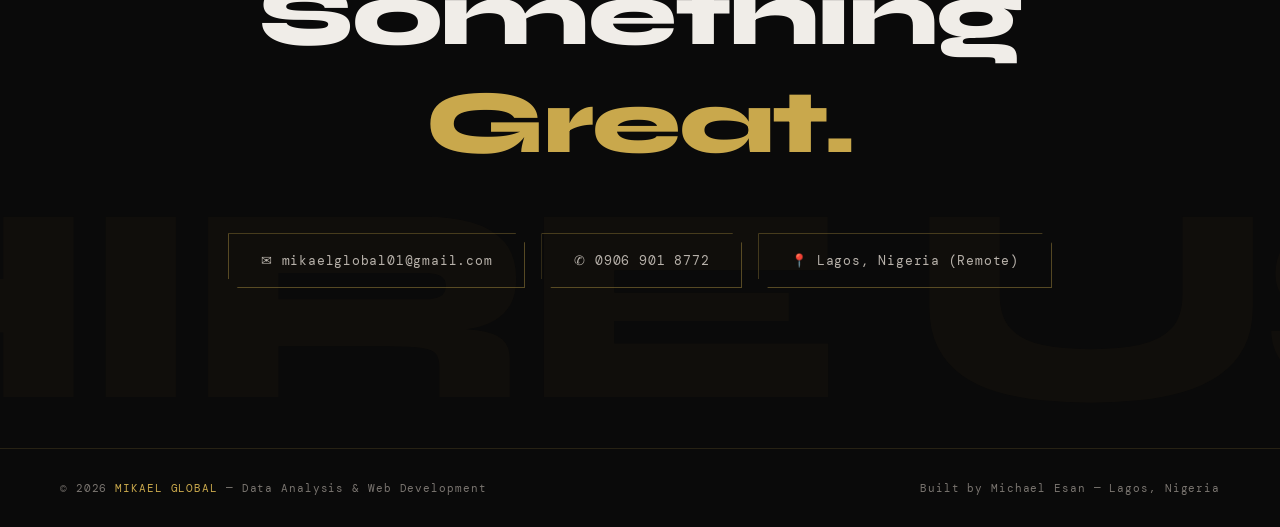
==== commit c2e64167: "Update homepage blog preview and fix malformed skill tag" ====
--- a/index.html
+++ b/index.html
@@ -248,7 +248,7 @@
         <div class="skill-tag-row">
           <span class="skill-tag">Python</span>
           <span class="skill-tag">SQL</span>
-          <span class="skill-tag">Power BI</span>
+          <span class="skill-tag">Tableau</span>
           <span class="skill-tag">Excel</span>
           <span class="skill-tag">Pandas</span>
           <span class="skill-tag">Statistical Analysis</span>
@@ -442,21 +442,21 @@
 
     <div class="blog-grid">
       <a href="feed.html" class="blog-item reveal">
-        <div class="blog-item-tag">Coming Soon</div>
-        <h3 class="blog-item-title">Notes on data, code, and building things</h3>
-        <p class="blog-item-desc">Posts on data analysis workflows, web development, and lessons from client work will land here first.</p>
-        <span class="blog-item-link">Visit the feed ↗</span>
+        <div class="blog-item-tag">Data Analysis</div>
+        <h3 class="blog-item-title">Building Data Dashboards That Actually Get Used</h3>
+        <p class="blog-item-desc">Why dashboards should be built for decisions, not just data, and how we make analytics actionable.</p>
+        <span class="blog-item-link">Read the latest post ↗</span>
       </a>
       <a href="feed.html" class="blog-item reveal">
-        <div class="blog-item-tag">Coming Soon</div>
-        <h3 class="blog-item-title">Behind the build: project breakdowns</h3>
-        <p class="blog-item-desc">Deep dives into how projects like the ones above get planned, built, and shipped.</p>
-        <span class="blog-item-link">Visit the feed ↗</span>
+        <div class="blog-item-tag">Web Development</div>
+        <h3 class="blog-item-title">Modern Web Development Without the Framework Fatigue</h3>
+        <p class="blog-item-desc">Simpler, faster sites with vanilla HTML, CSS, and JavaScript — the stack that gets work done.</p>
+        <span class="blog-item-link">Read the latest post ↗</span>
       </a>
     </div>
 
     <div class="blog-cta reveal">
-      <a href="feed.html" class="btn-secondary">View All Posts →</a>
+      <a href="feed.html" class="btn-secondary">Visit the blog feed →</a>
     </div>
   </section>
 
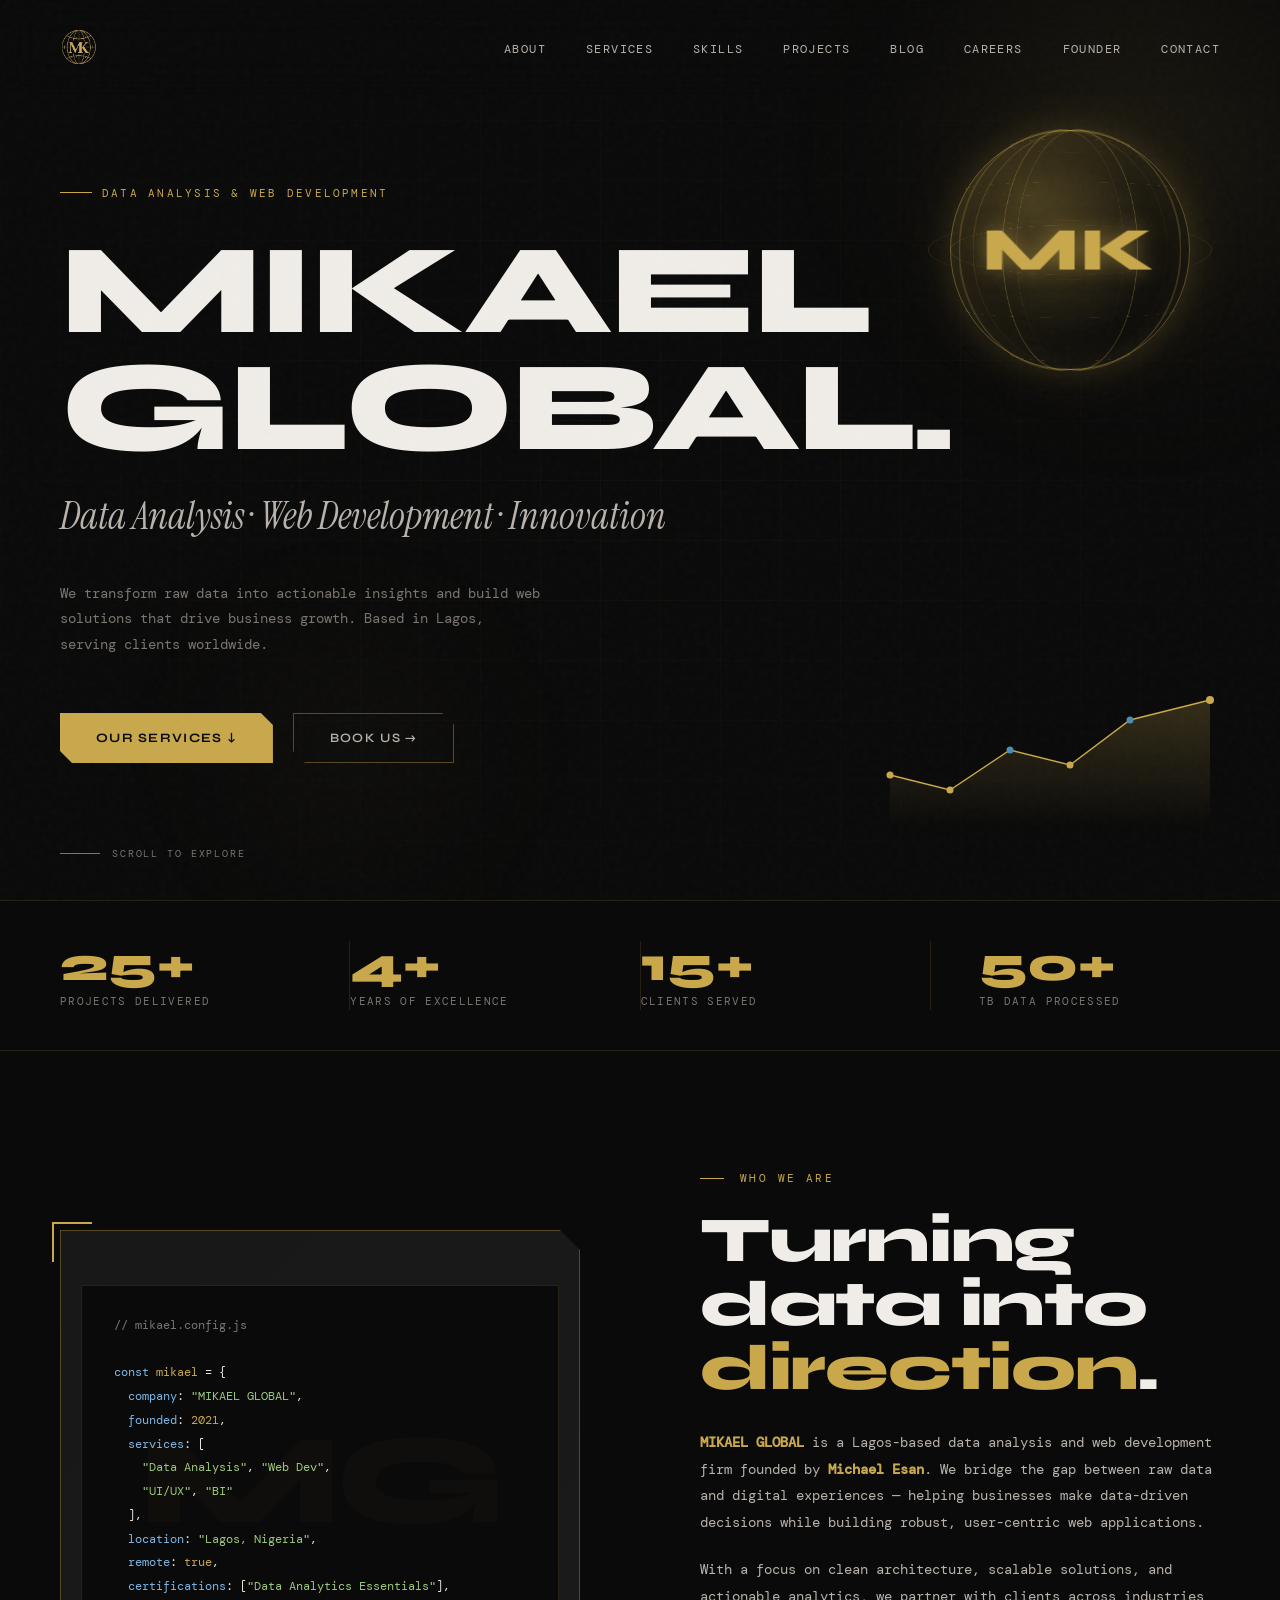
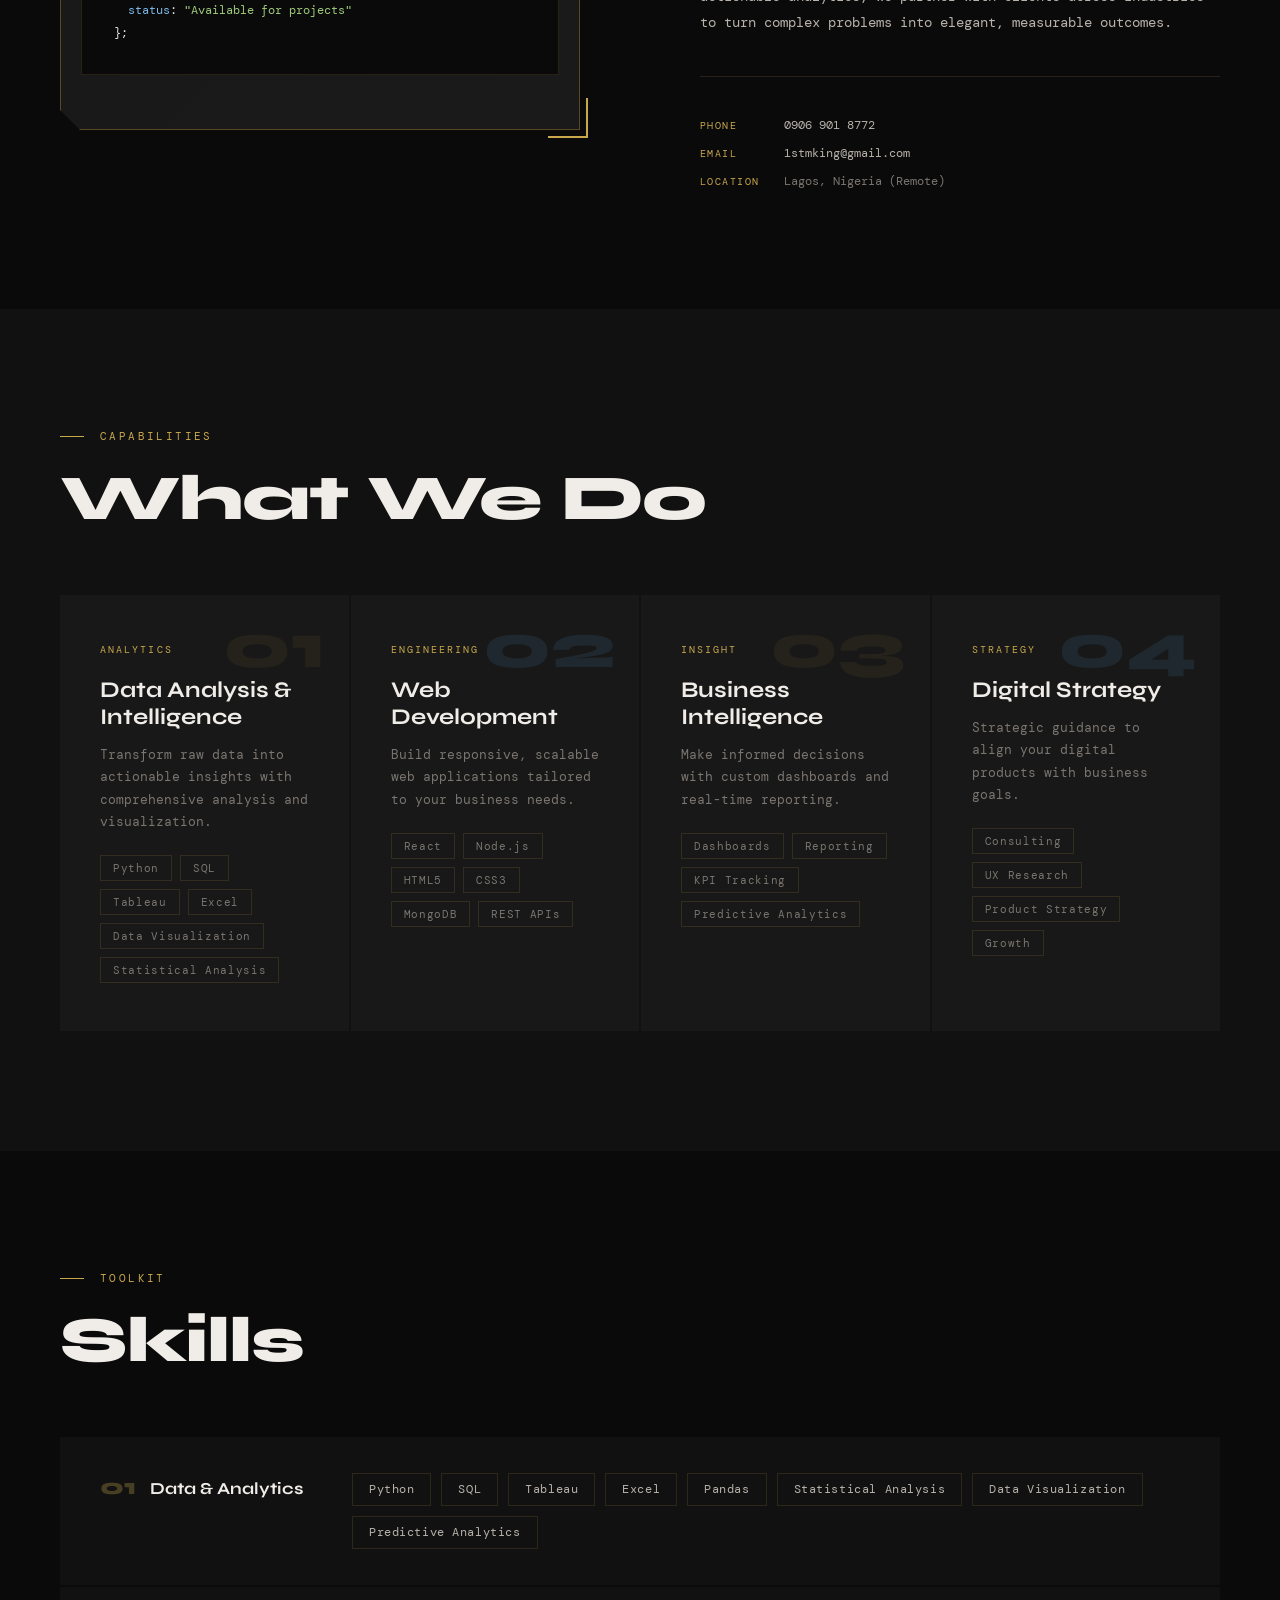
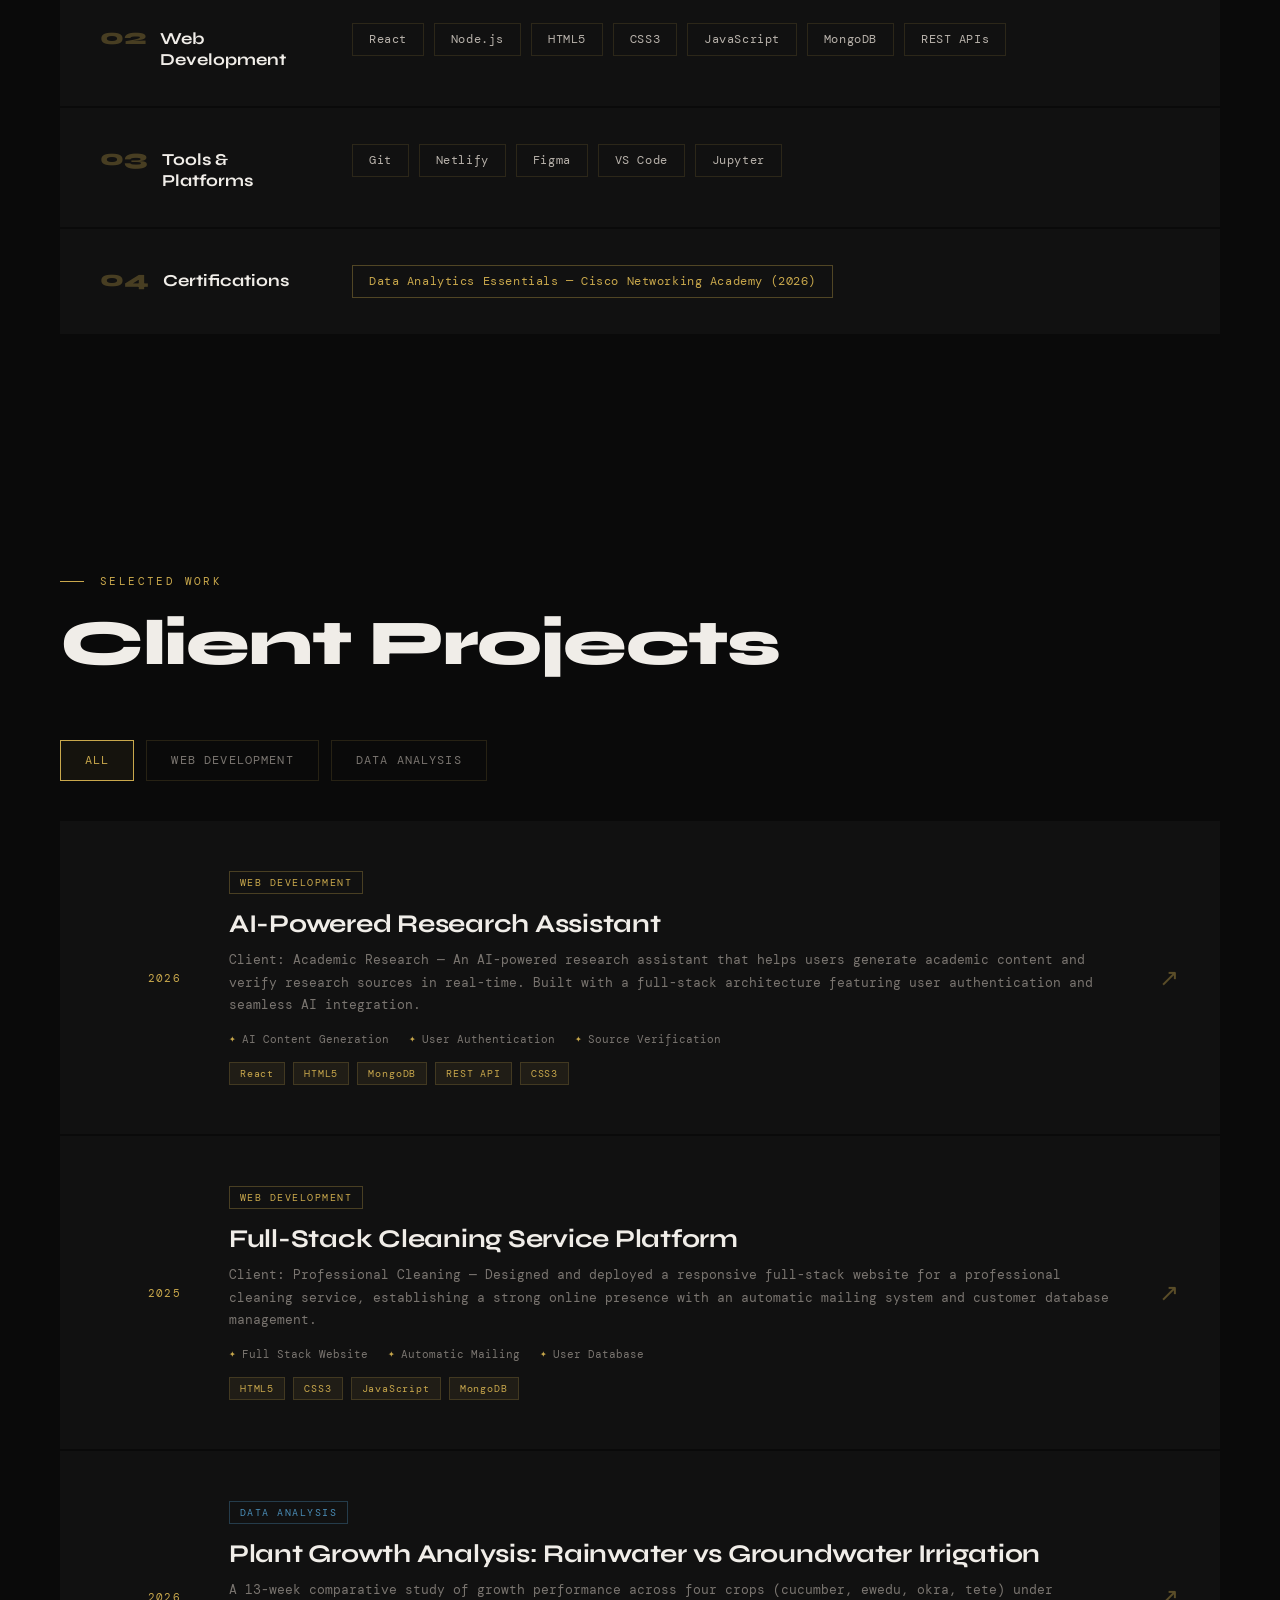
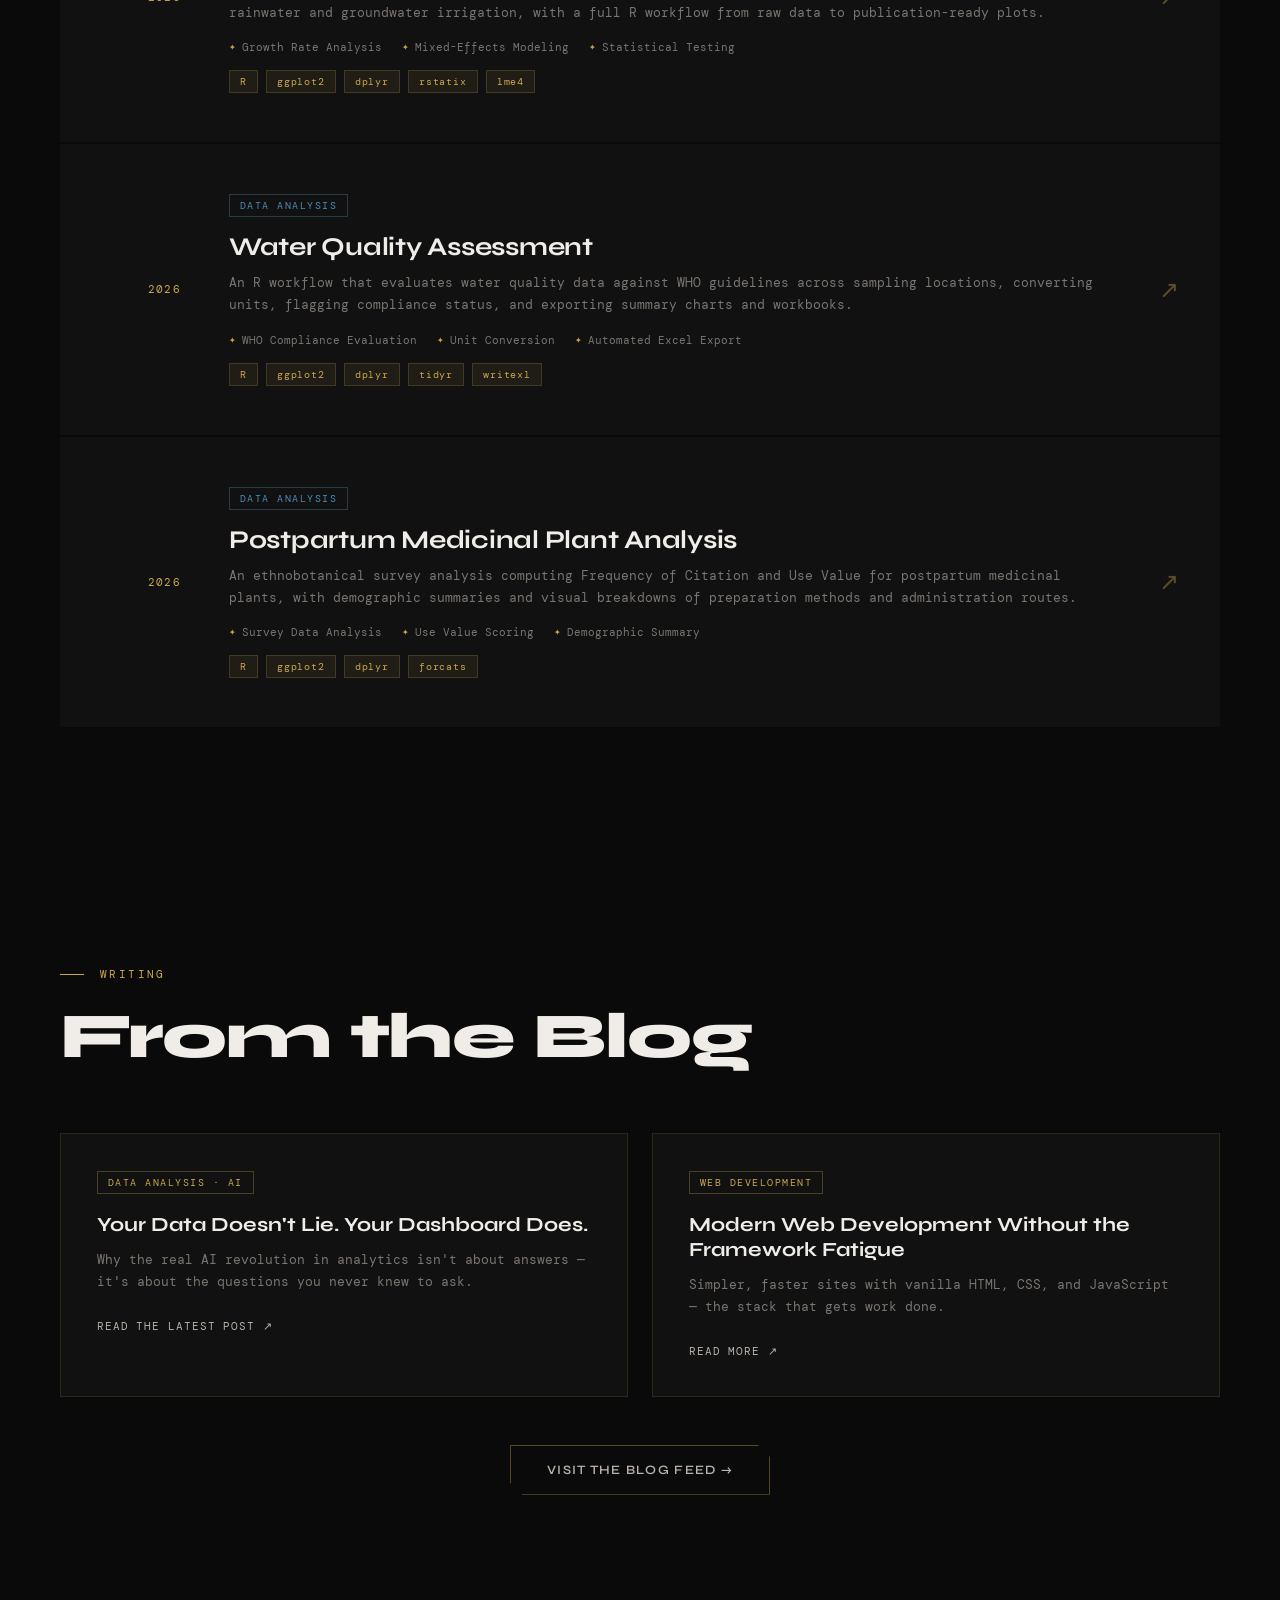
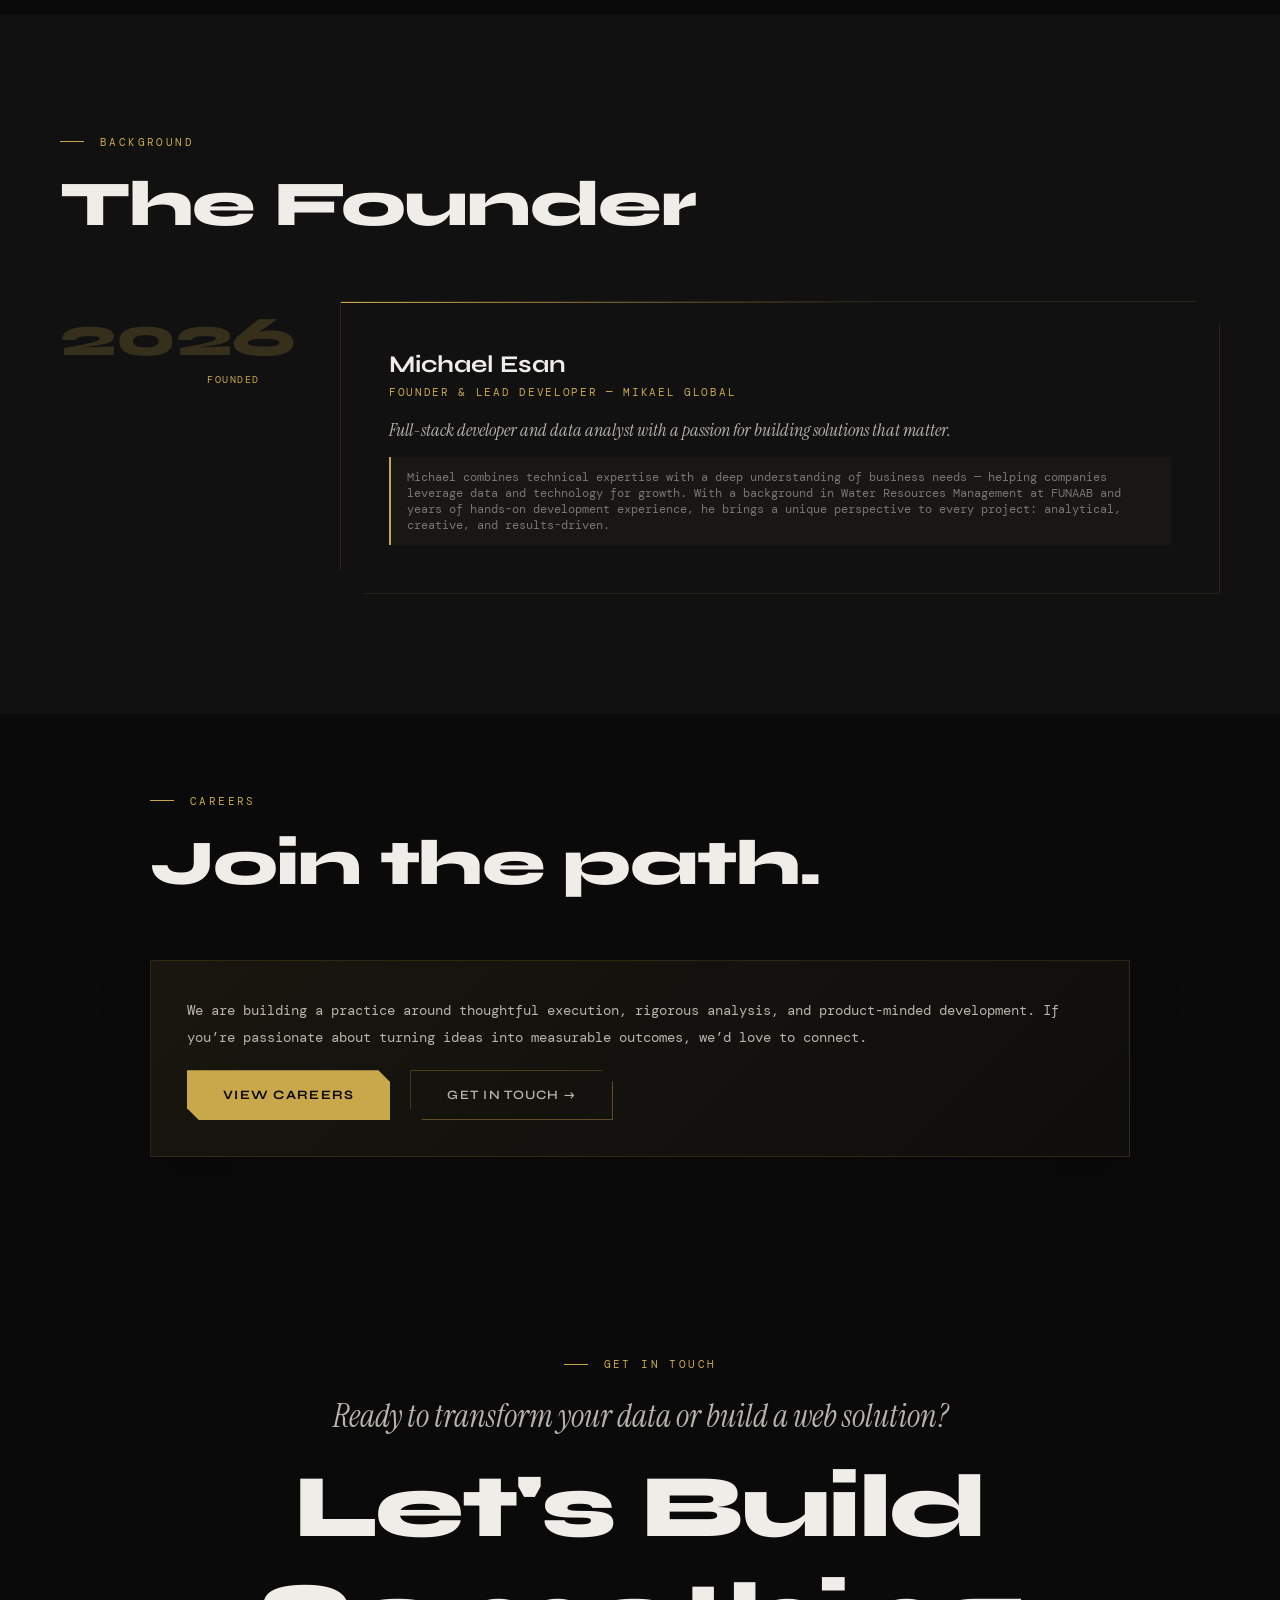
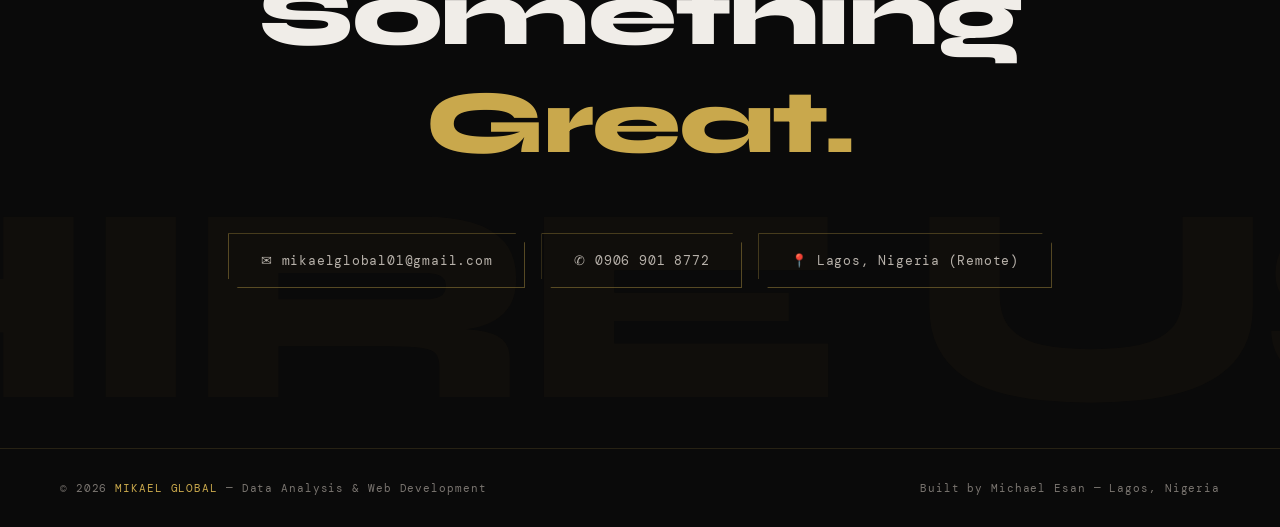
==== commit 01ada432: "Feature your latest post on homepage" ====
--- a/index.html
+++ b/index.html
@@ -442,16 +442,16 @@
 
     <div class="blog-grid">
       <a href="feed.html" class="blog-item reveal">
-        <div class="blog-item-tag">Data Analysis</div>
-        <h3 class="blog-item-title">Building Data Dashboards That Actually Get Used</h3>
-        <p class="blog-item-desc">Why dashboards should be built for decisions, not just data, and how we make analytics actionable.</p>
+        <div class="blog-item-tag">Data Analysis · AI</div>
+        <h3 class="blog-item-title">Your Data Doesn't Lie. Your Dashboard Does.</h3>
+        <p class="blog-item-desc">Why the real AI revolution in analytics isn't about answers — it's about the questions you never knew to ask.</p>
         <span class="blog-item-link">Read the latest post ↗</span>
       </a>
       <a href="feed.html" class="blog-item reveal">
         <div class="blog-item-tag">Web Development</div>
         <h3 class="blog-item-title">Modern Web Development Without the Framework Fatigue</h3>
         <p class="blog-item-desc">Simpler, faster sites with vanilla HTML, CSS, and JavaScript — the stack that gets work done.</p>
-        <span class="blog-item-link">Read the latest post ↗</span>
+        <span class="blog-item-link">Read more ↗</span>
       </a>
     </div>
 
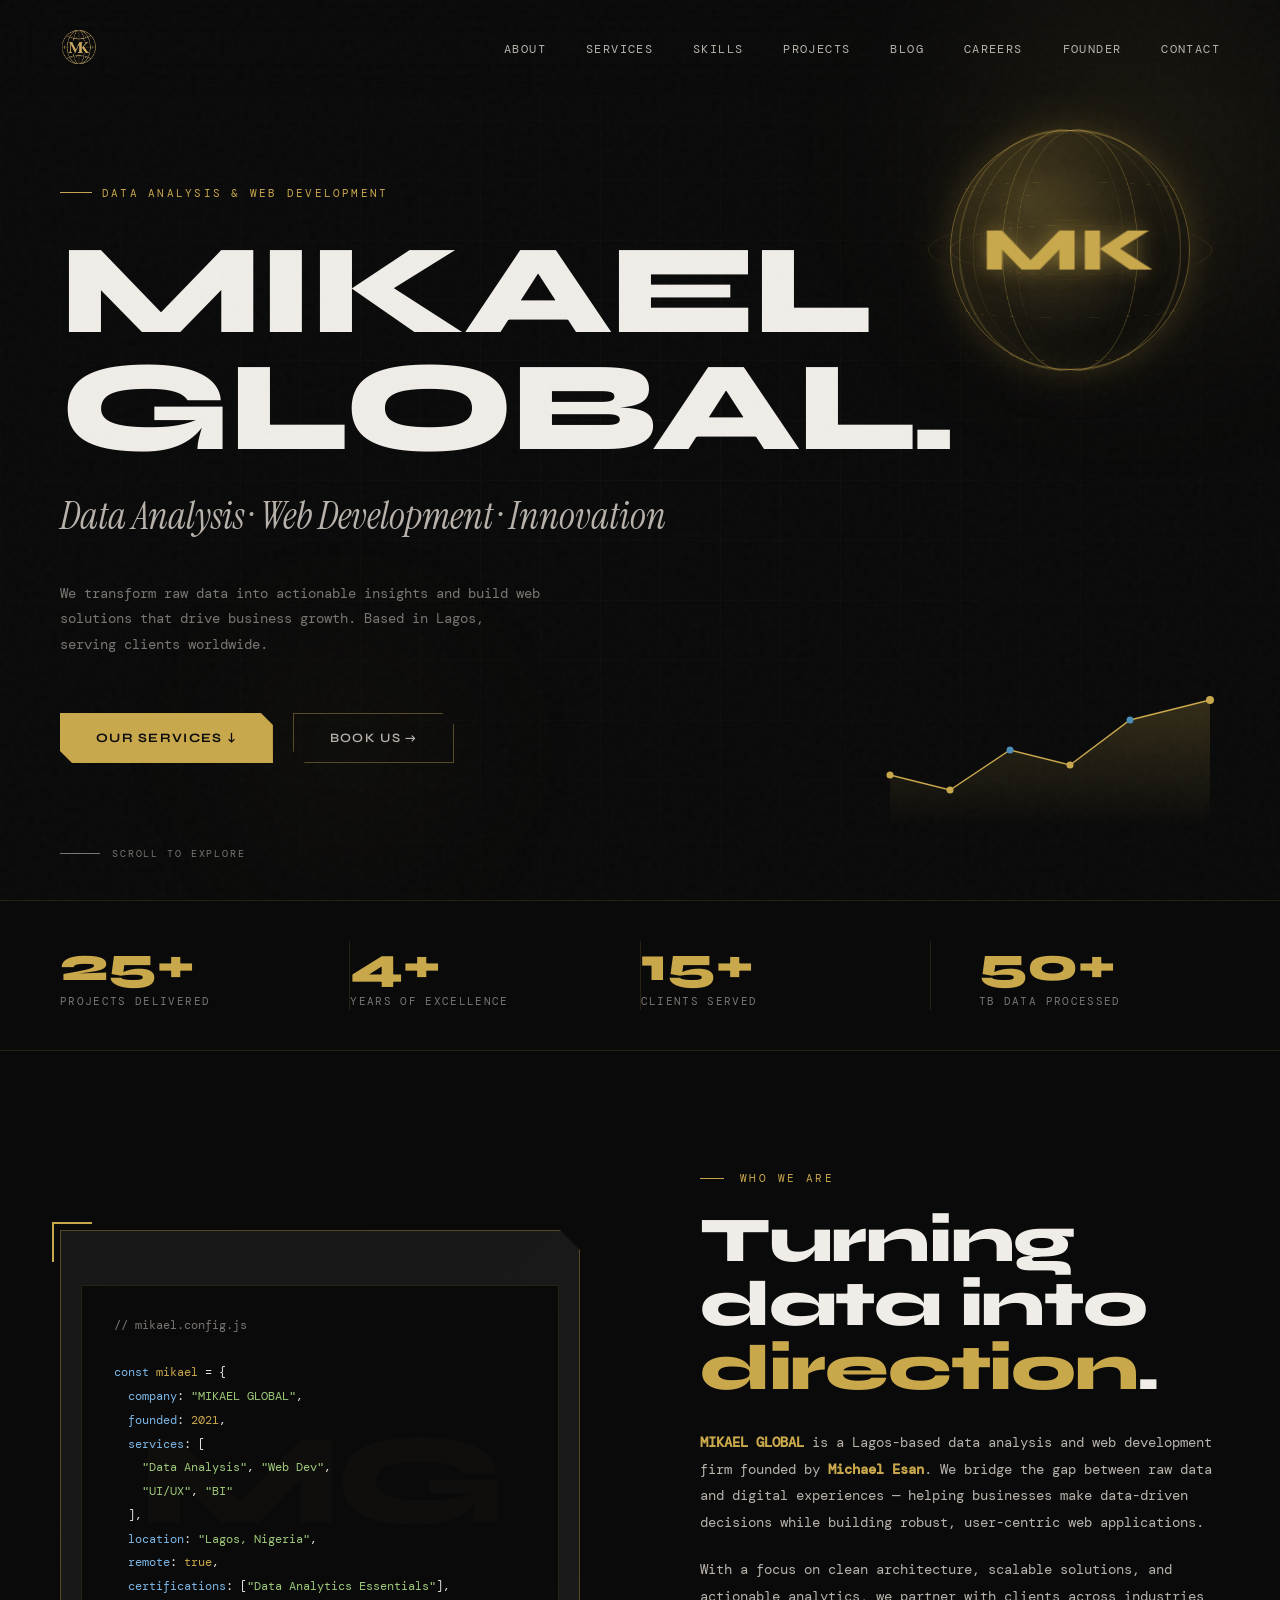
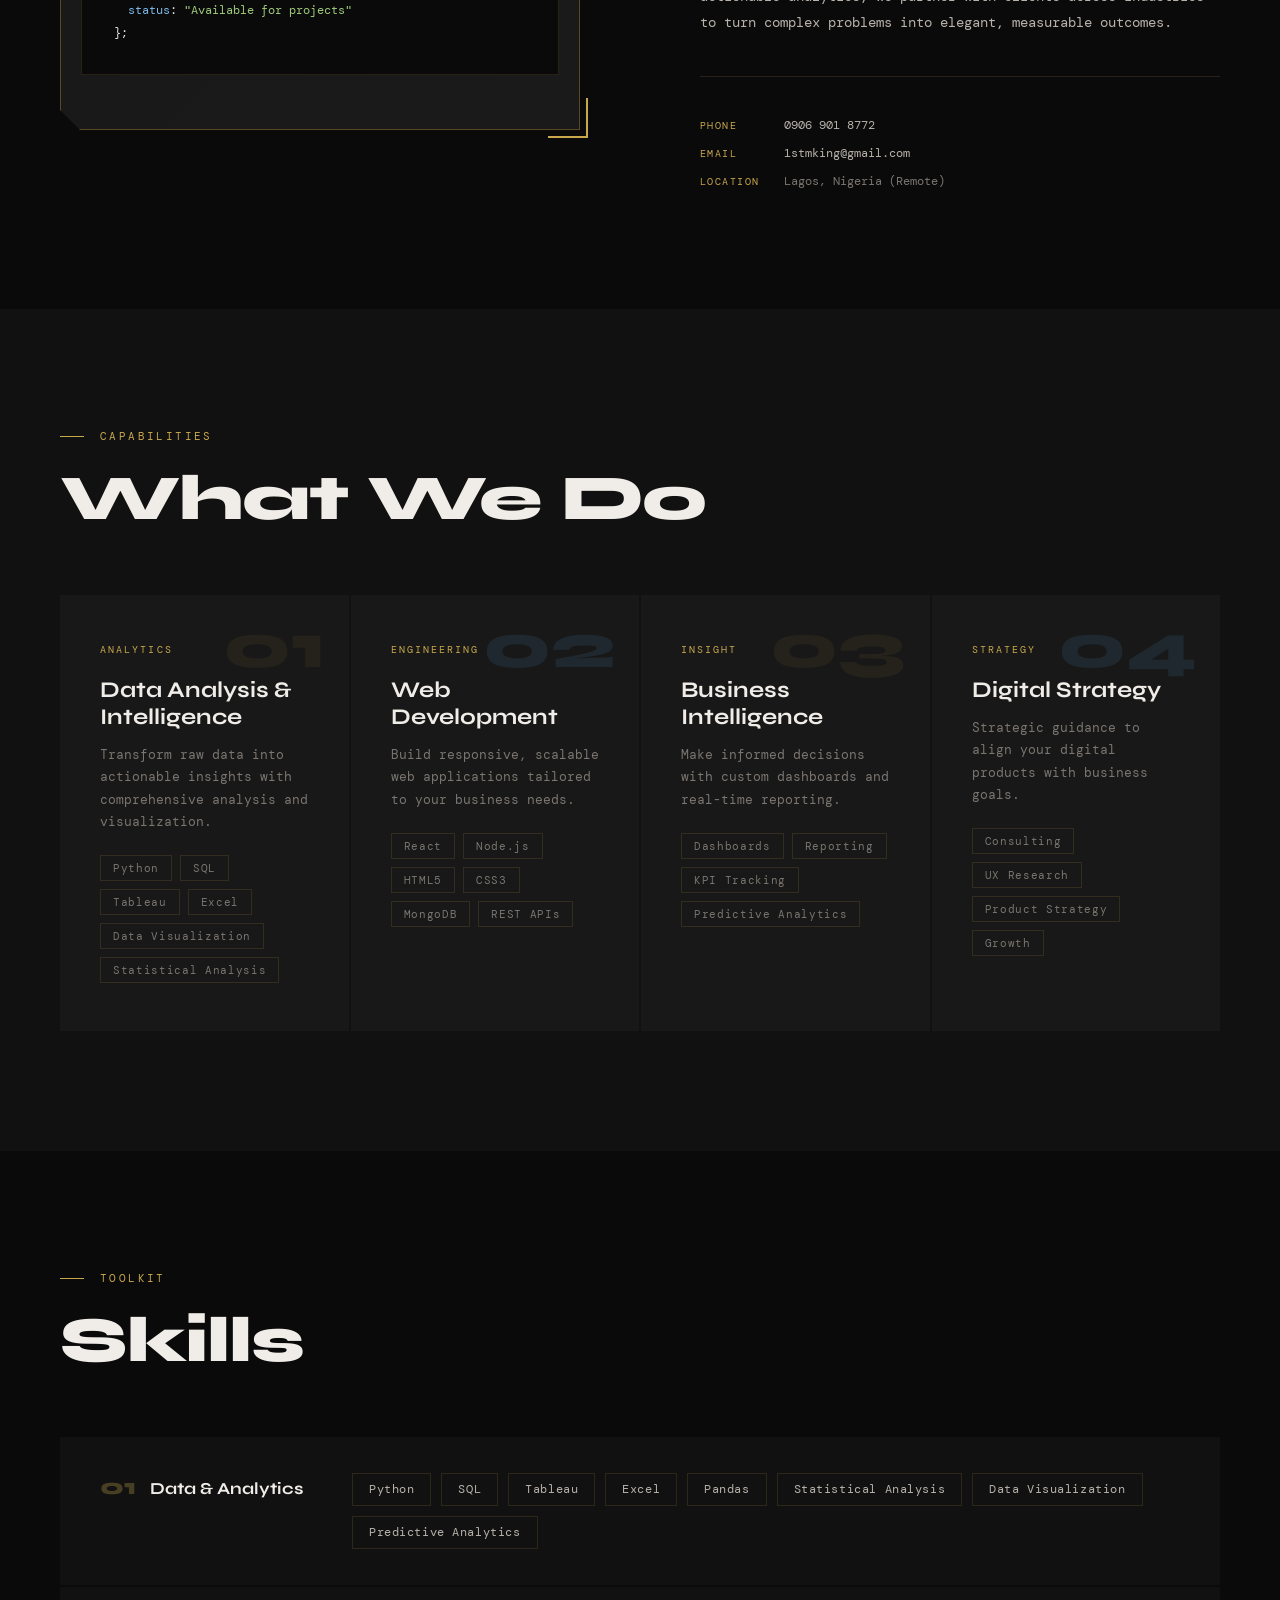
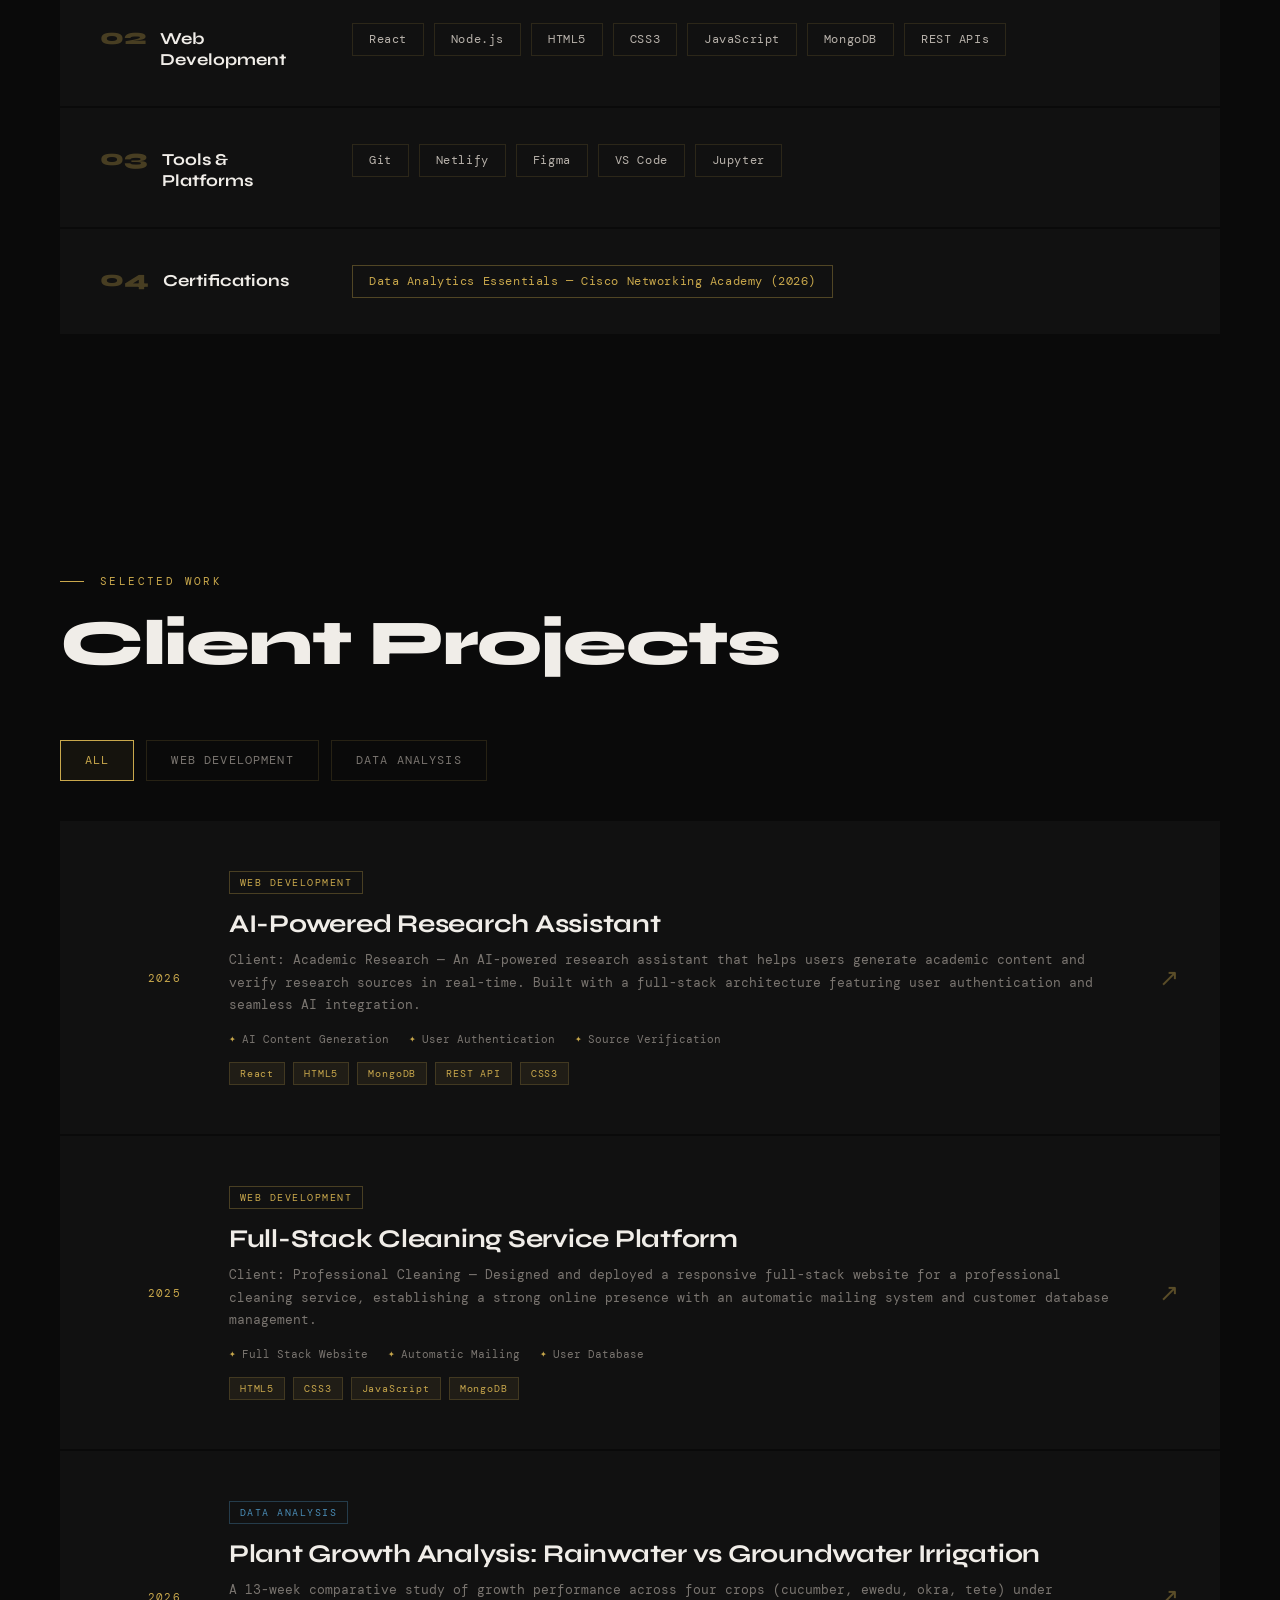
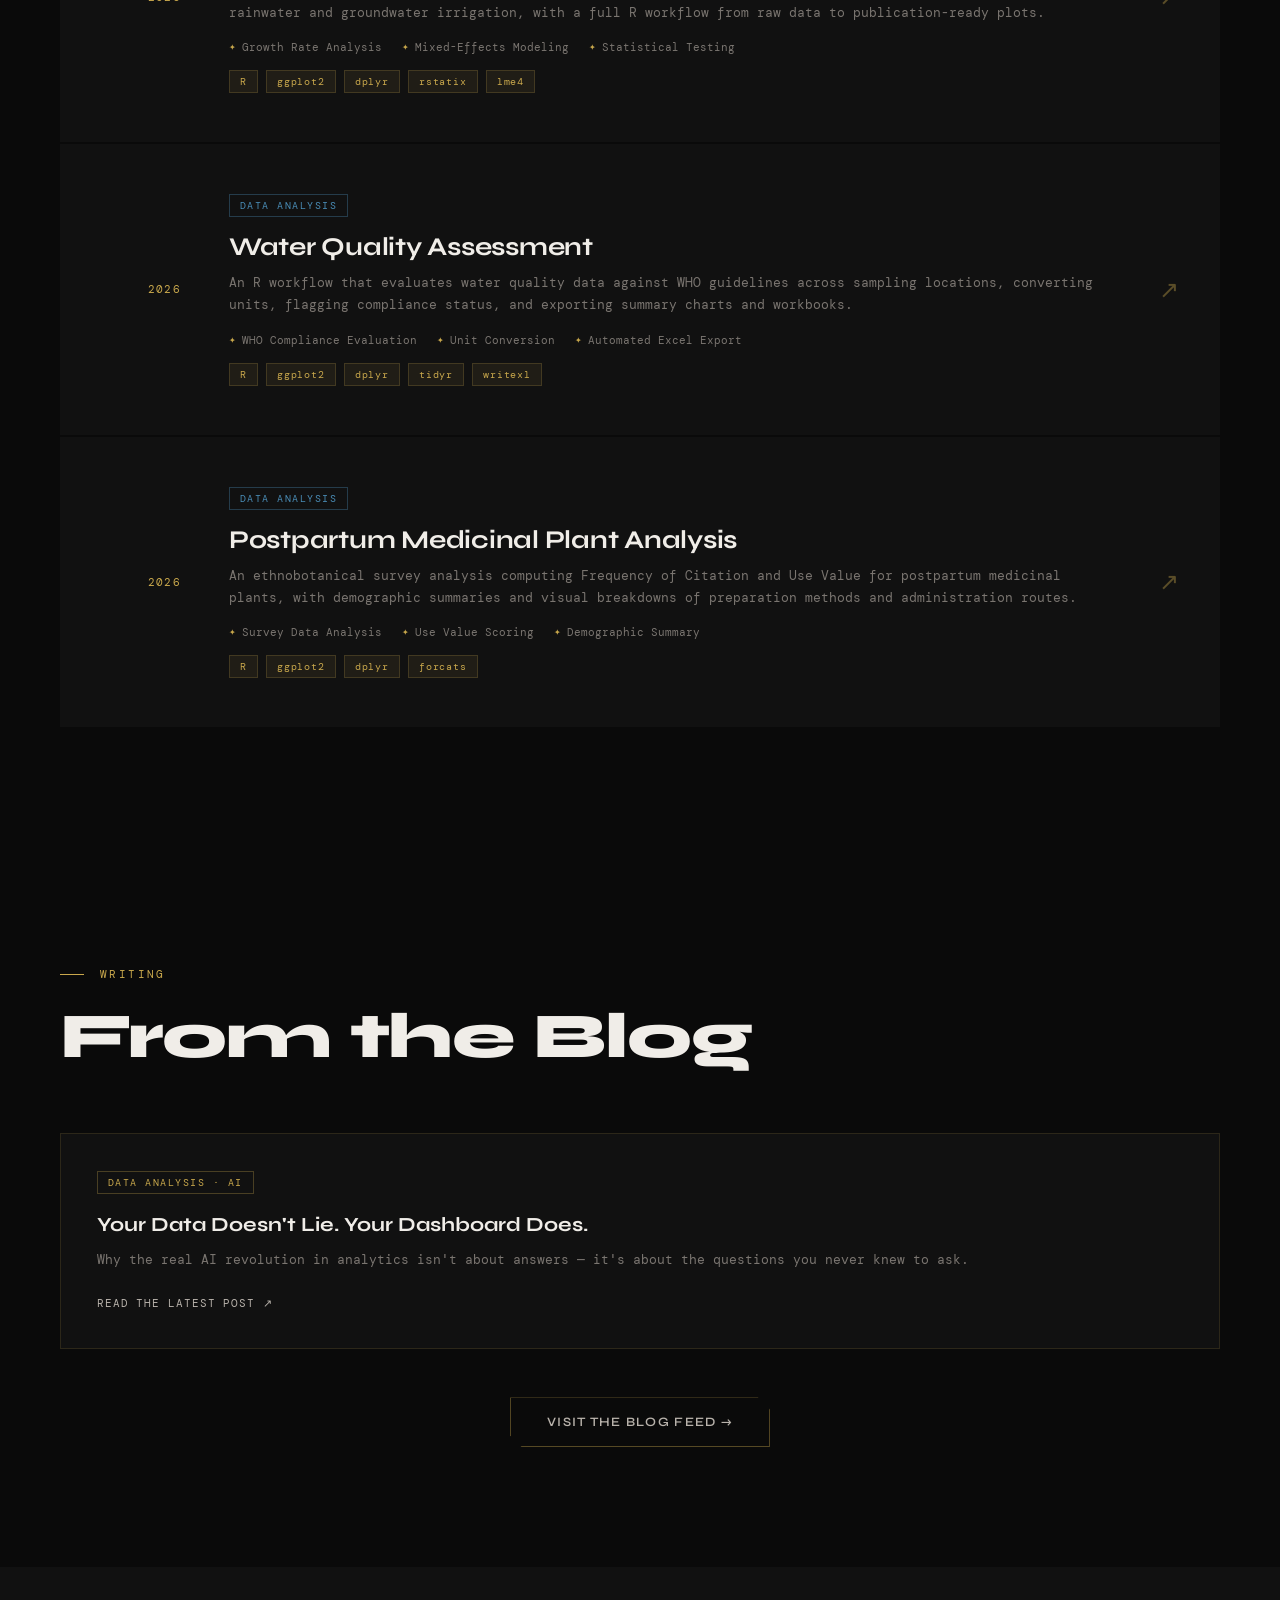
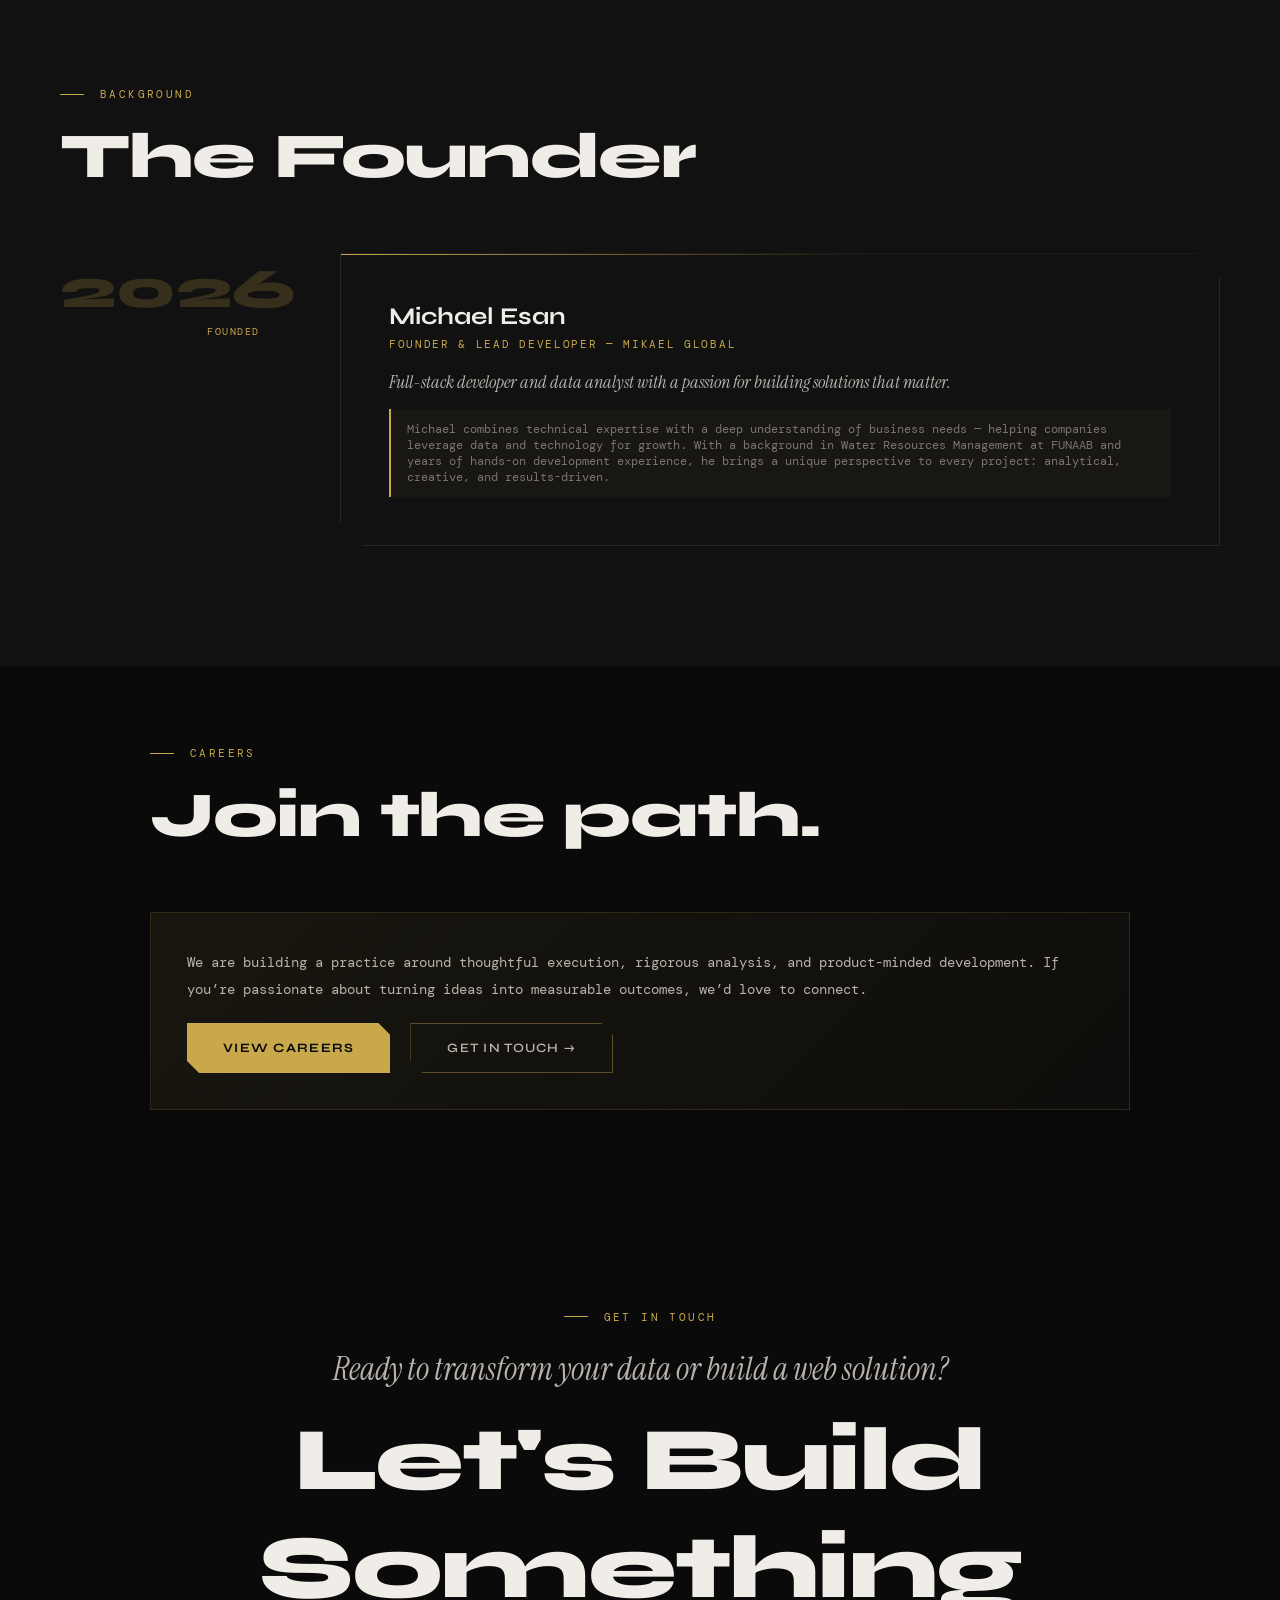
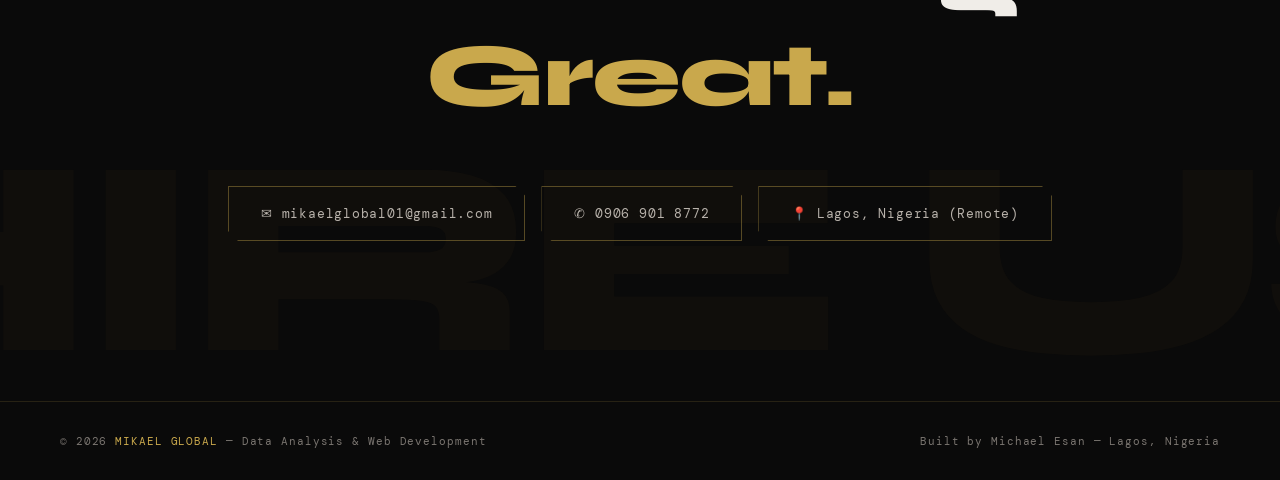
==== commit 14d2f493: "Remove mock blog preview from homepage" ====
--- a/index.html
+++ b/index.html
@@ -447,12 +447,6 @@
         <p class="blog-item-desc">Why the real AI revolution in analytics isn't about answers — it's about the questions you never knew to ask.</p>
         <span class="blog-item-link">Read the latest post ↗</span>
       </a>
-      <a href="feed.html" class="blog-item reveal">
-        <div class="blog-item-tag">Web Development</div>
-        <h3 class="blog-item-title">Modern Web Development Without the Framework Fatigue</h3>
-        <p class="blog-item-desc">Simpler, faster sites with vanilla HTML, CSS, and JavaScript — the stack that gets work done.</p>
-        <span class="blog-item-link">Read more ↗</span>
-      </a>
     </div>
 
     <div class="blog-cta reveal">
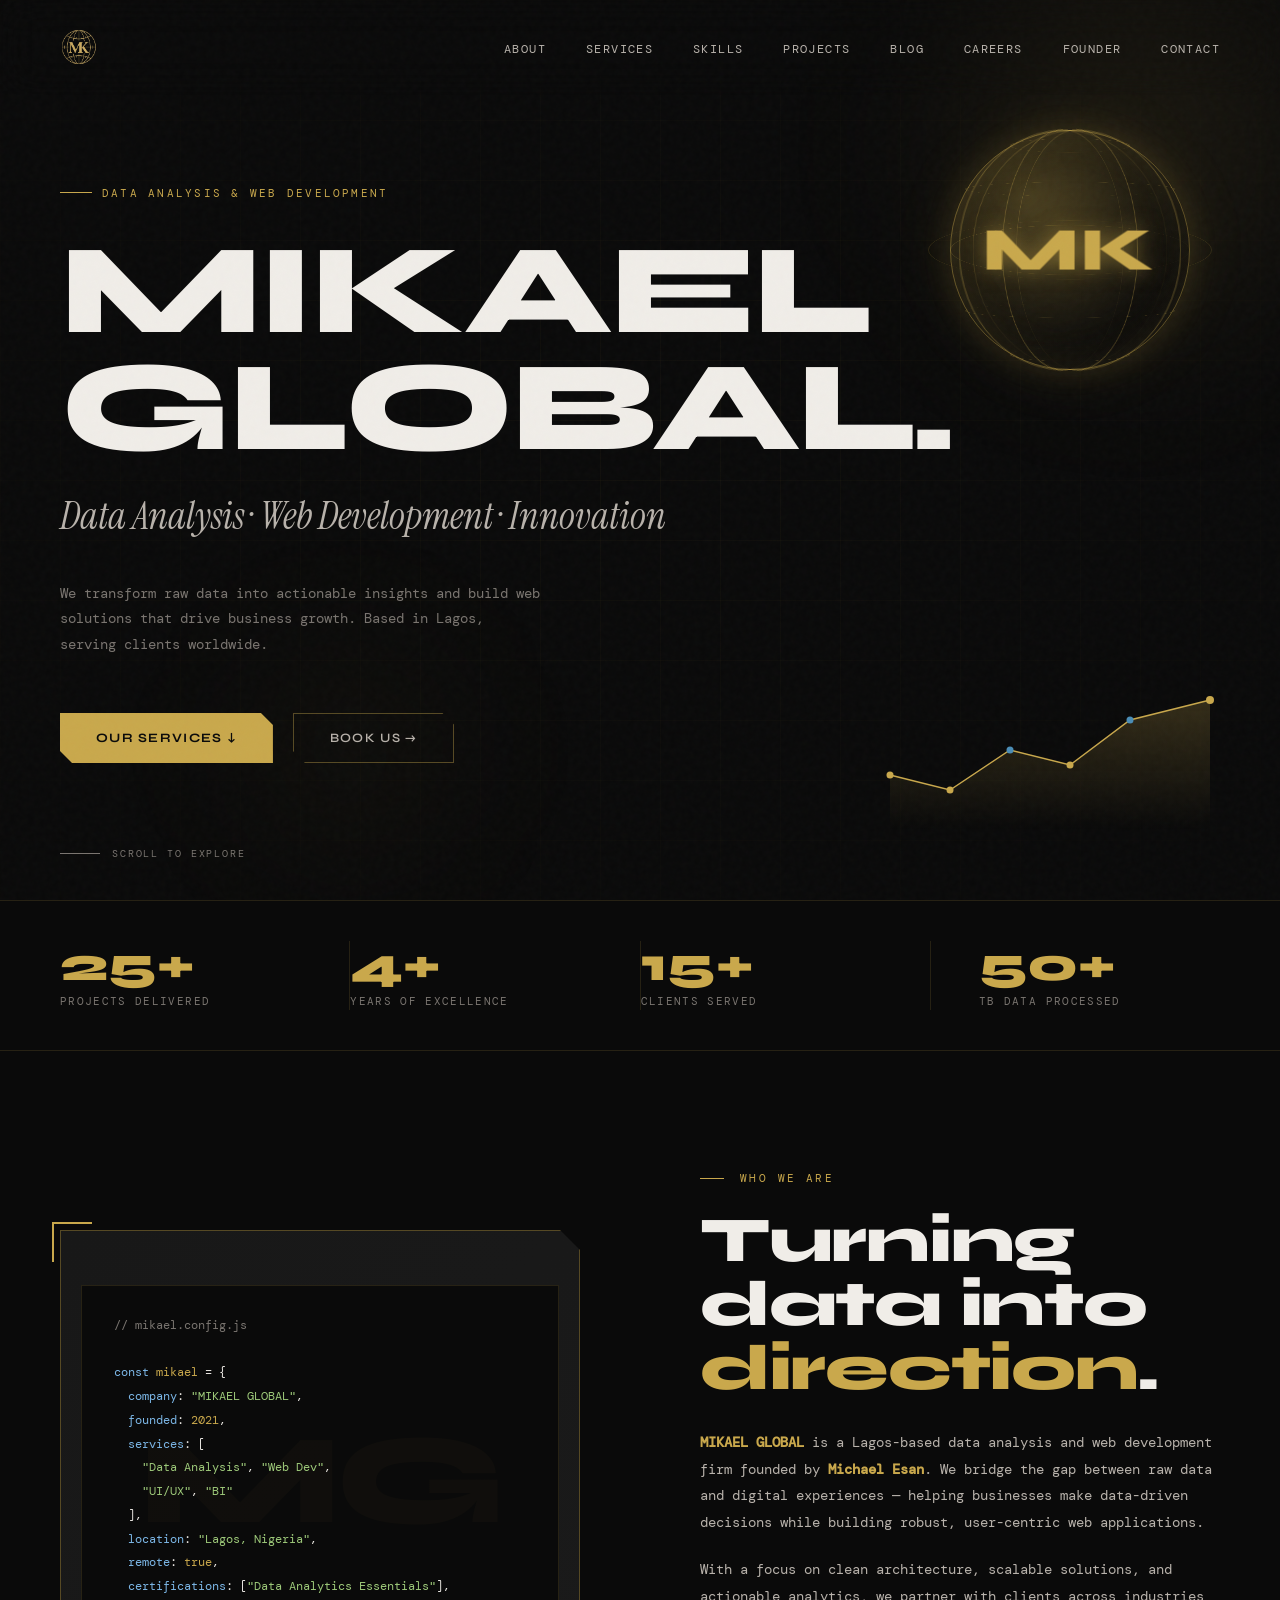
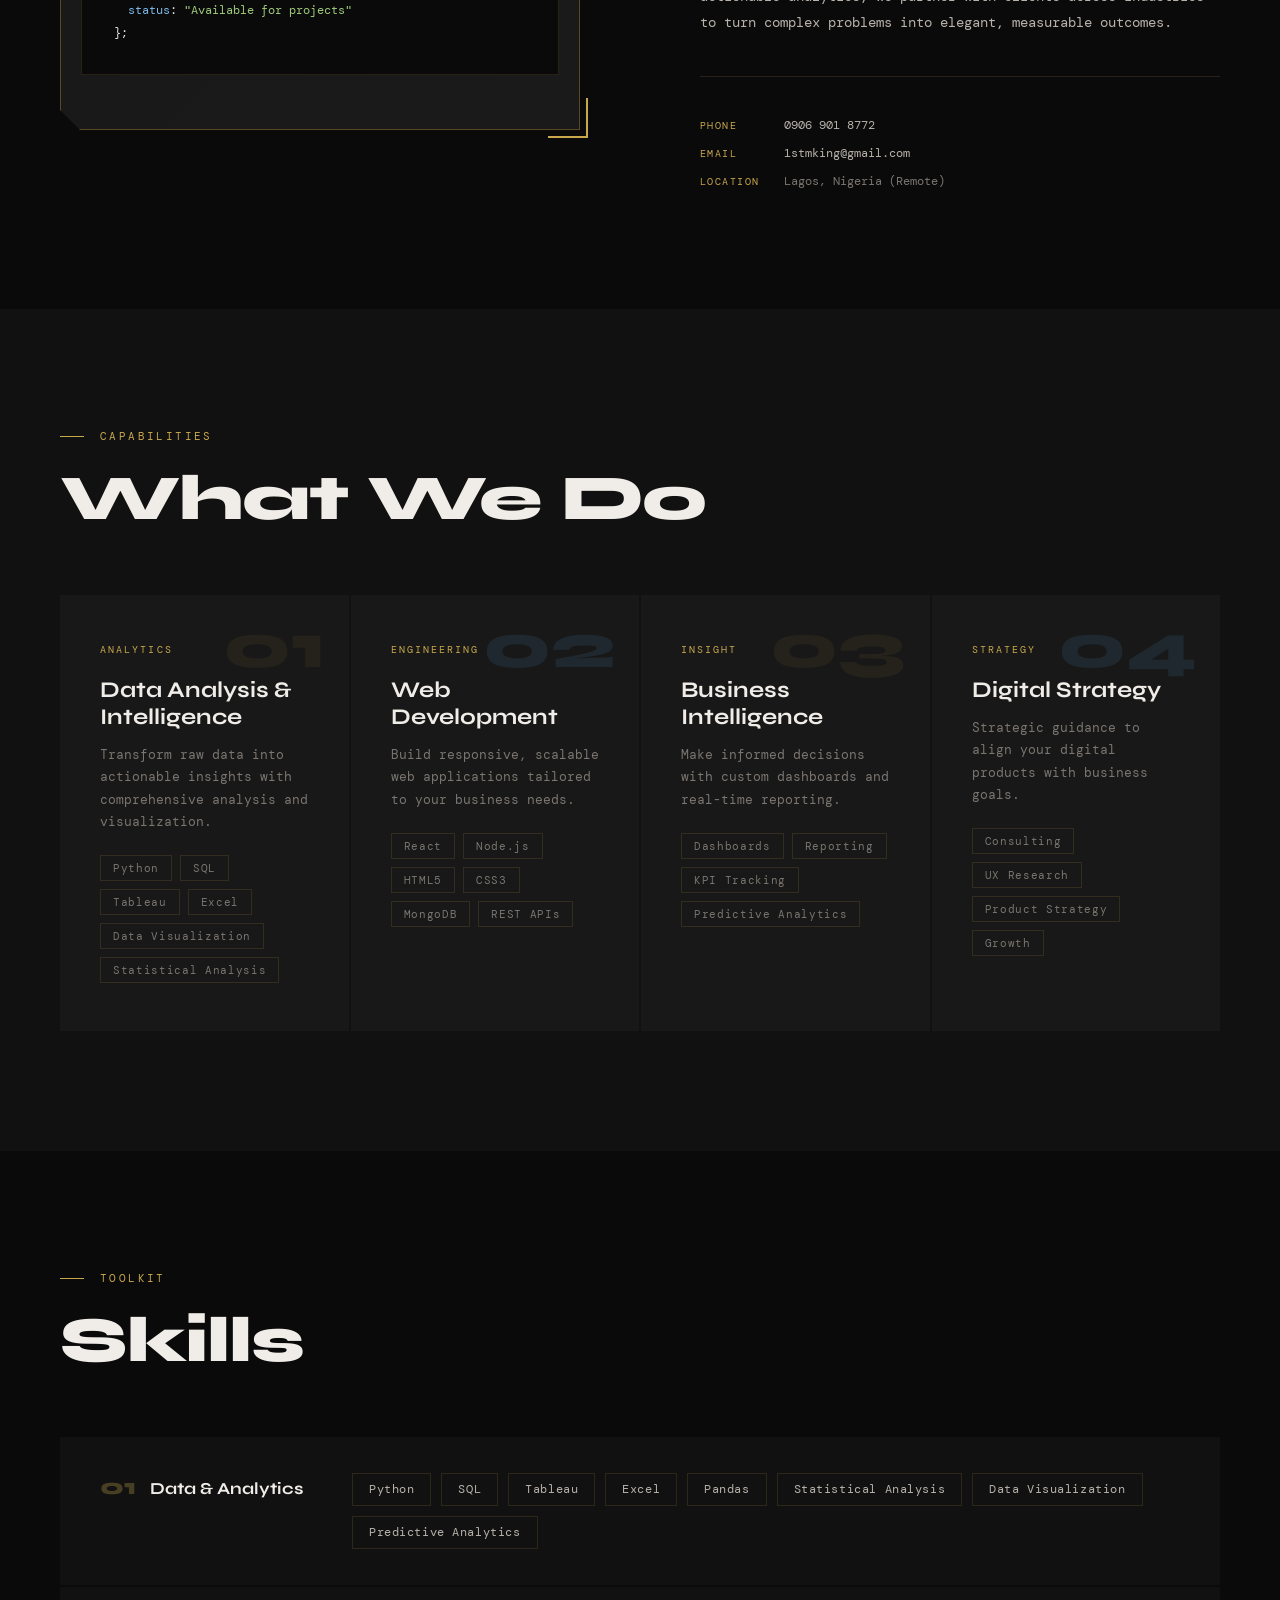
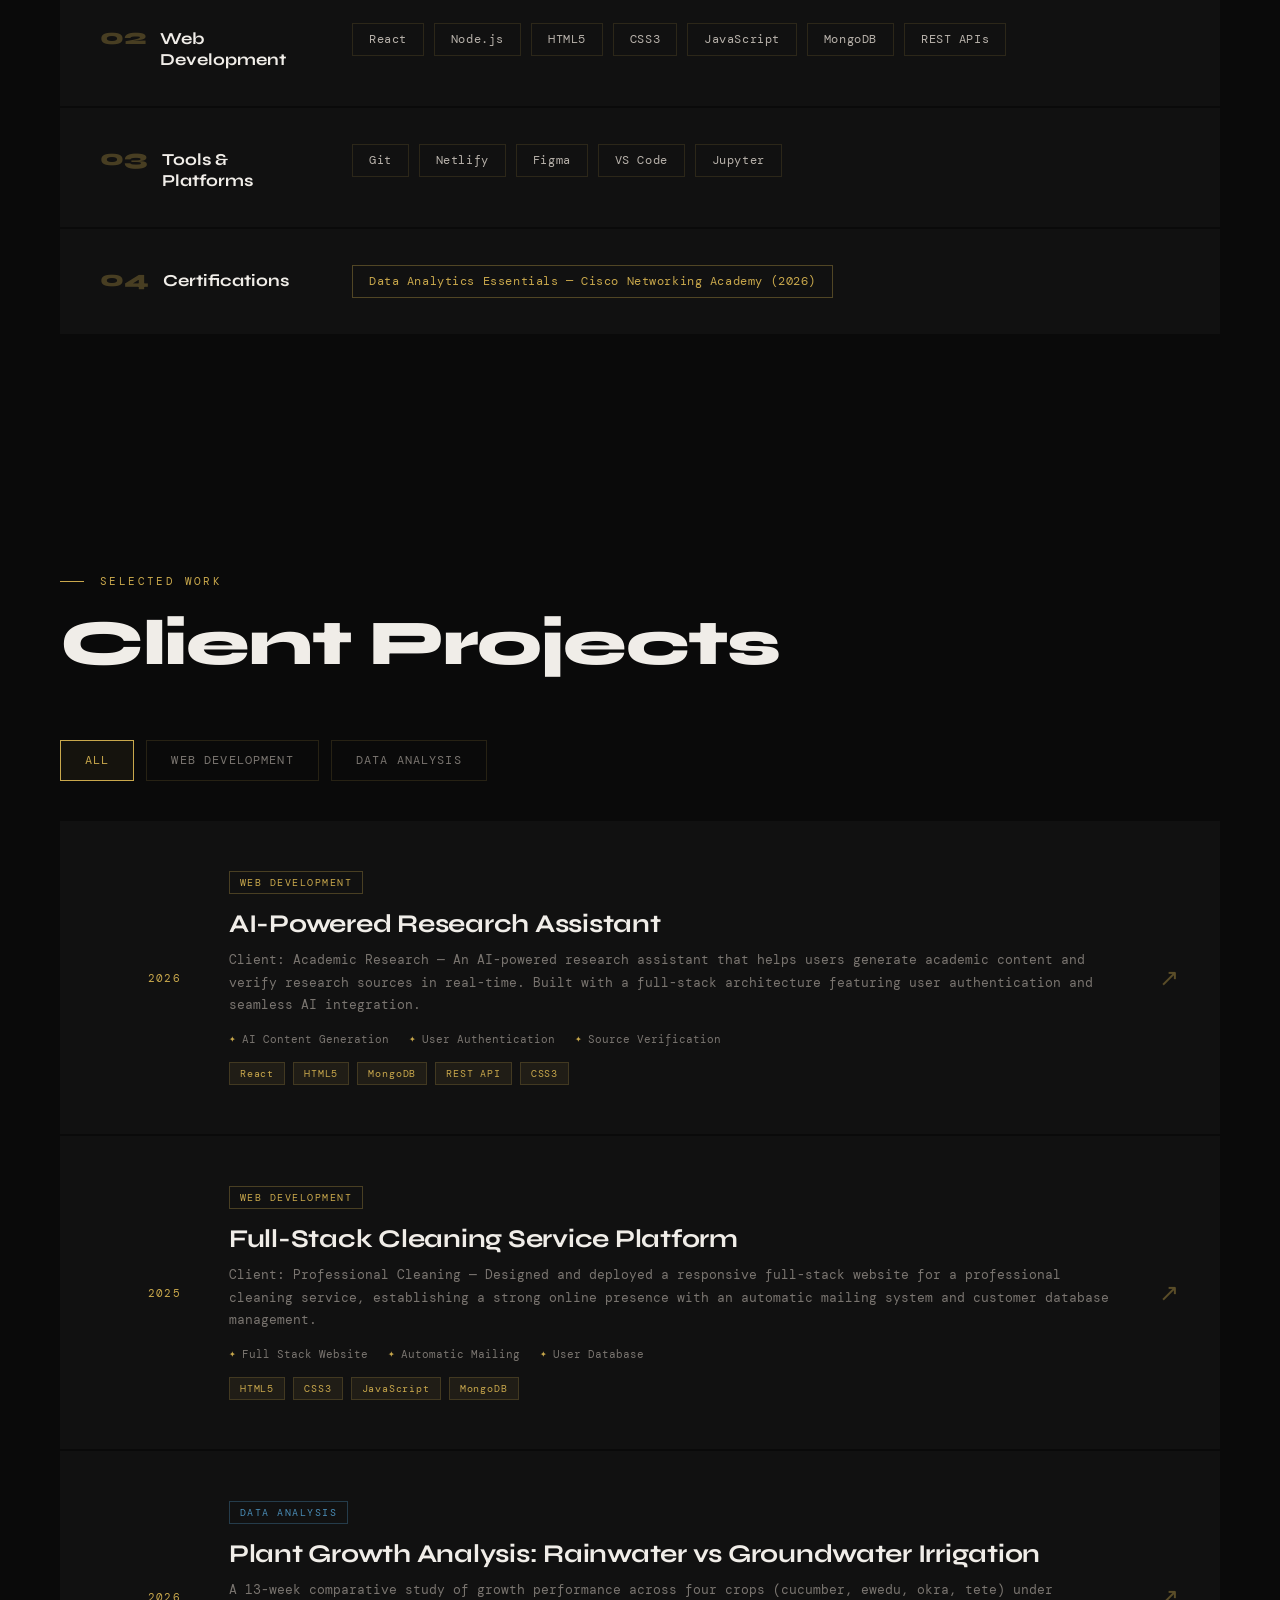
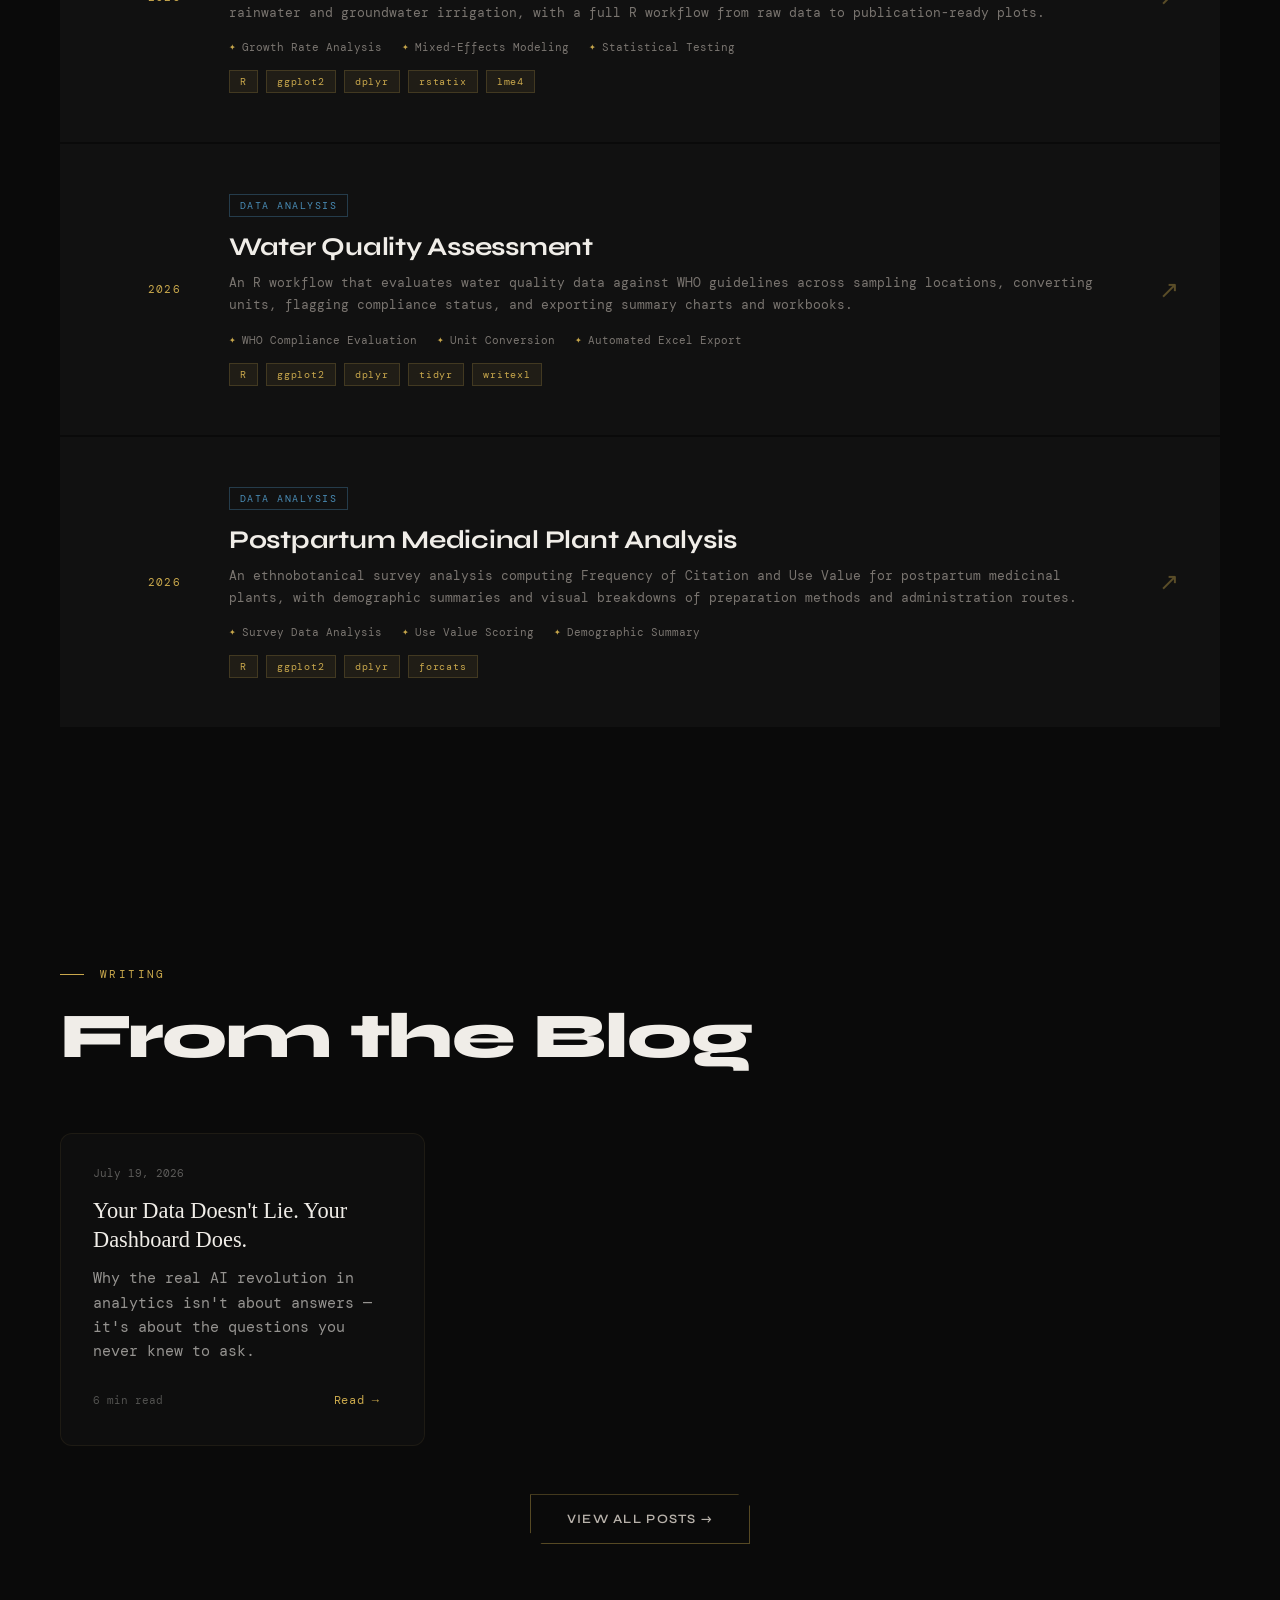
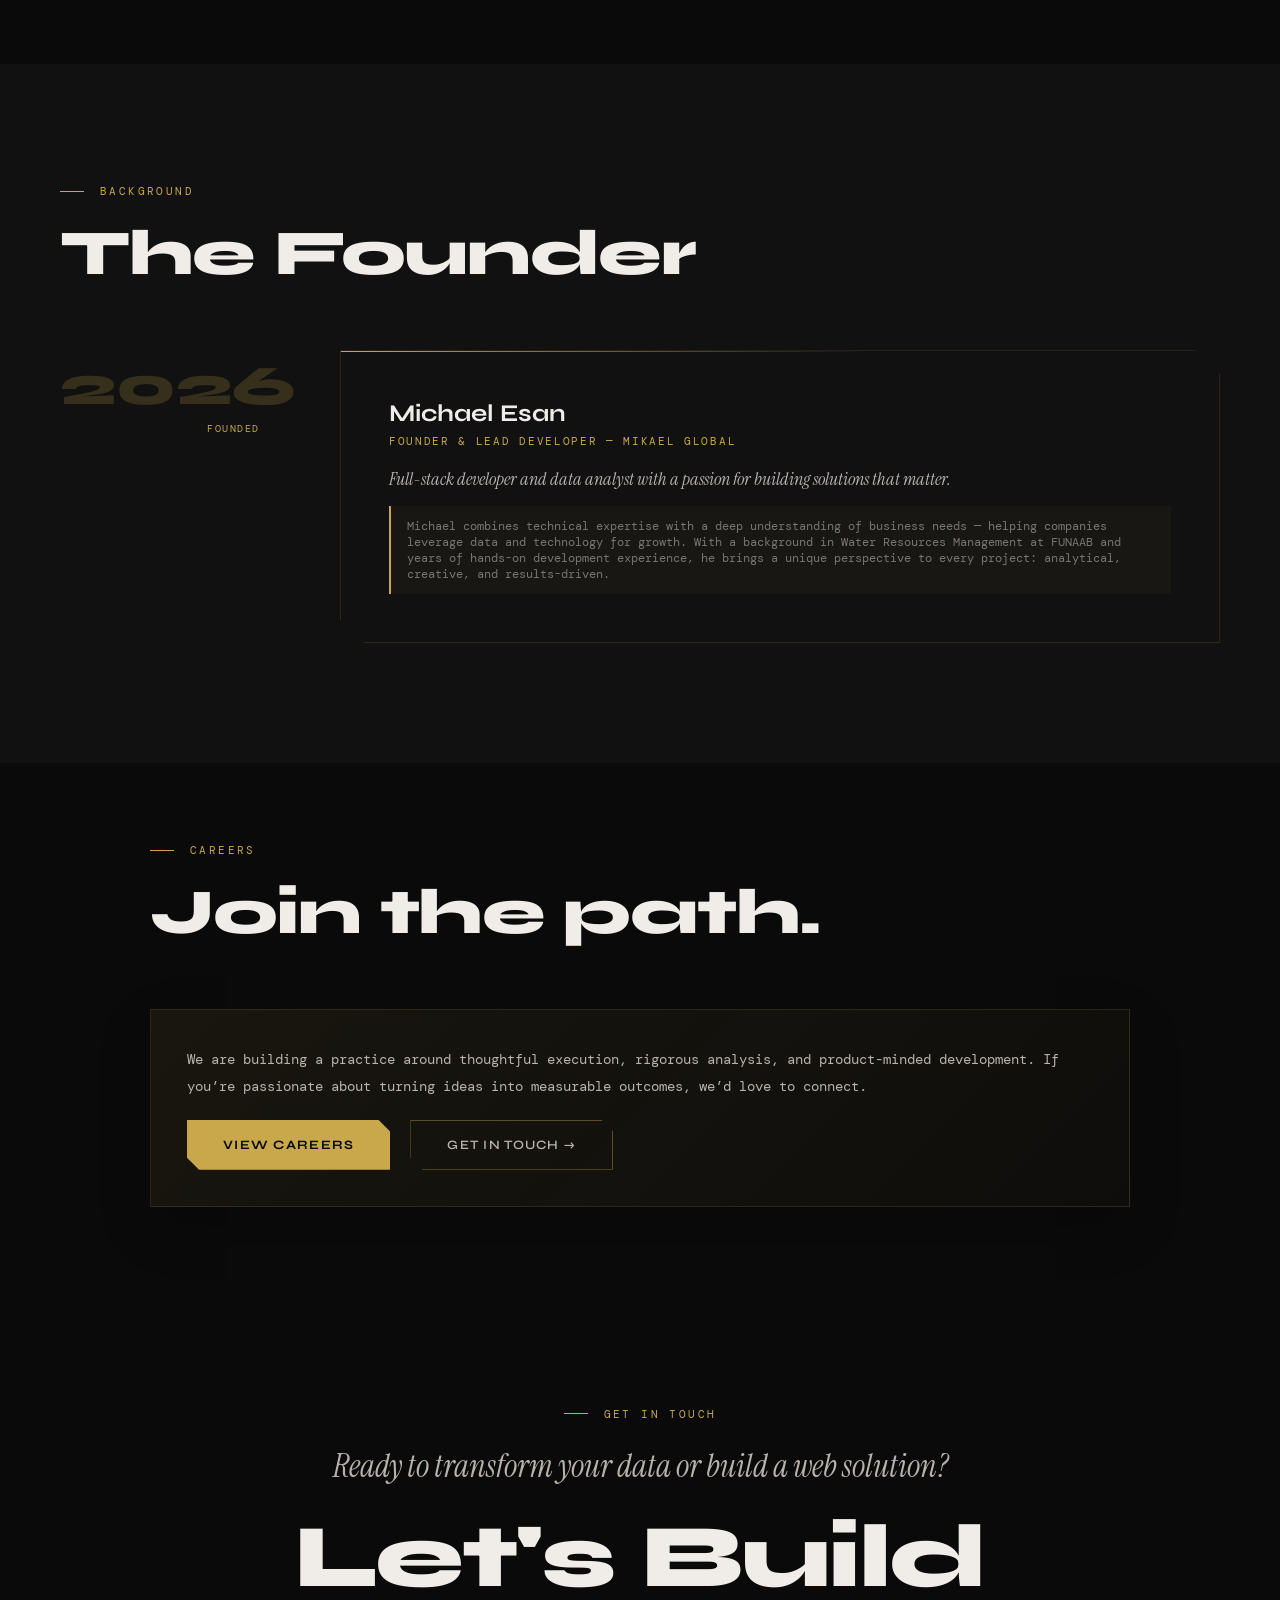
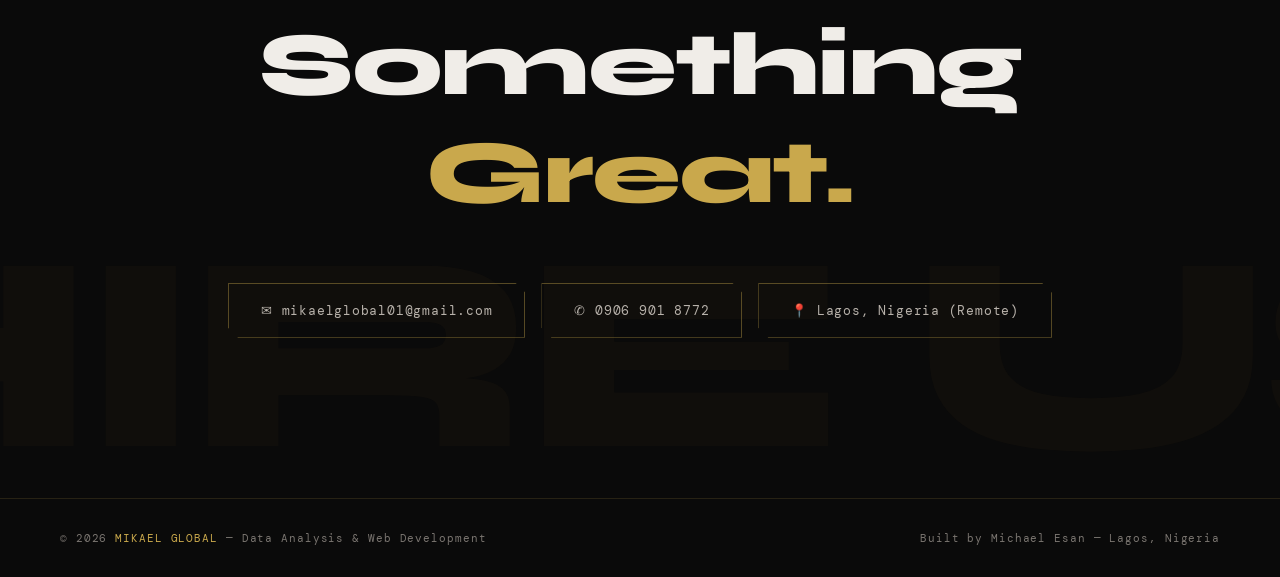
==== commit 373dfbb2: "8" ====
--- a/index.html
+++ b/index.html
@@ -297,6 +297,8 @@
       </div>
     </div>
   </section>
+  
+  <!-- PROJECTS -->
   <section id="projects">
     <div class="section-eyebrow">Selected Work</div>
     <h2 class="section-title reveal">Client Projects</h2>
@@ -435,22 +437,17 @@
     </div>
   </section>
 
-  <!-- BLOG -->
+  <!-- BLOG (DYNAMIC - TOP 3 POSTS) -->
   <section id="blog">
     <div class="section-eyebrow">Writing</div>
     <h2 class="section-title reveal">From the Blog</h2>
 
-    <div class="blog-grid">
-      <a href="feed.html" class="blog-item reveal">
-        <div class="blog-item-tag">Data Analysis · AI</div>
-        <h3 class="blog-item-title">Your Data Doesn't Lie. Your Dashboard Does.</h3>
-        <p class="blog-item-desc">Why the real AI revolution in analytics isn't about answers — it's about the questions you never knew to ask.</p>
-        <span class="blog-item-link">Read the latest post ↗</span>
-      </a>
+    <div class="blog-grid" id="blogGrid">
+      <!-- Rendered by JavaScript -->
     </div>
 
     <div class="blog-cta reveal">
-      <a href="feed.html" class="btn-secondary">Visit the blog feed →</a>
+      <a href="feed.html" class="btn-secondary">View all posts →</a>
     </div>
   </section>
 
@@ -517,4 +514,4 @@
   </footer>
   <script src="script.js"></script>
 </body>
-</html>
+</html>
--- a/styles.css
+++ b/styles.css
@@ -1126,4 +1126,340 @@
     .stat-item:nth-child(1) { transition-delay: 0.1s; }
     .stat-item:nth-child(2) { transition-delay: 0.2s; }
     .stat-item:nth-child(3) { transition-delay: 0.3s; }
-    .stat-item:nth-child(4) { transition-delay: 0.4s; }+    .stat-item:nth-child(4) { transition-delay: 0.4s; }
+
+    /* ── BLOG CARD IMAGES ── */
+.blog-card-image {
+  width: 100%;
+  height: 180px;
+  object-fit: cover;
+  border-radius: 8px;
+  margin-bottom: 1.2rem;
+  background: var(--bg3);
+  border: 1px solid var(--border);
+  transition: border-color 0.3s ease;
+}
+
+.blog-card:hover .blog-card-image {
+  border-color: var(--border-bright);
+}
+
+/* ── BLOG PAGE STYLES ── */
+.page-blog .blog-hero {
+  padding: 100px 5% 40px;
+  max-width: 800px;
+  margin: 0 auto;
+}
+
+.page-blog .blog-hero .section-eyebrow {
+  font-family: 'DM Mono', monospace;
+  font-size: 0.75rem;
+  letter-spacing: 0.3em;
+  text-transform: uppercase;
+  color: var(--gold);
+  margin-bottom: 0.5rem;
+}
+
+.page-blog .blog-hero .section-title {
+  font-family: 'Instrument Serif', serif;
+  font-size: clamp(2.2rem, 6vw, 4rem);
+  font-weight: 400;
+  color: var(--text);
+  margin-bottom: 1rem;
+}
+
+.page-blog .blog-hero .about-bio {
+  font-size: 1.1rem;
+  line-height: 1.7;
+  color: rgba(240, 237, 232, 0.7);
+  max-width: 640px;
+}
+
+/* Filter bar */
+.blog-filter-bar {
+  display: flex;
+  flex-wrap: wrap;
+  gap: 0.5rem 1rem;
+  padding: 0 5% 2rem;
+  max-width: 1200px;
+  margin: 0 auto;
+  border-bottom: 1px solid rgba(201, 168, 76, 0.1);
+}
+
+.blog-filter-bar .filter-btn {
+  background: none;
+  border: none;
+  font-family: 'DM Mono', monospace;
+  font-size: 0.75rem;
+  letter-spacing: 0.05em;
+  text-transform: uppercase;
+  color: rgba(240, 237, 232, 0.4);
+  padding: 0.4rem 0;
+  cursor: pointer;
+  transition: color 0.3s ease;
+}
+
+.blog-filter-bar .filter-btn:hover {
+  color: var(--text);
+}
+
+.blog-filter-bar .filter-btn.active {
+  color: var(--gold);
+}
+
+/* Blog grid */
+.blog-grid-section {
+  padding: 2rem 5% 4rem;
+  max-width: 1200px;
+  margin: 0 auto;
+}
+
+.blog-grid {
+  display: grid;
+  grid-template-columns: repeat(auto-fill, minmax(320px, 1fr));
+  gap: 2rem;
+  margin-top: 2rem;
+}
+
+.blog-card {
+  background: rgba(255, 255, 255, 0.02);
+  border: 1px solid rgba(201, 168, 76, 0.08);
+  border-radius: 12px;
+  padding: 2rem;
+  cursor: pointer;
+  transition: all 0.4s ease;
+  position: relative;
+  overflow: hidden;
+}
+
+.blog-card::before {
+  content: '';
+  position: absolute;
+  inset: 0;
+  background: linear-gradient(135deg, rgba(201, 168, 76, 0.03), transparent 60%);
+  opacity: 0;
+  transition: opacity 0.4s ease;
+}
+
+.blog-card:hover {
+  border-color: rgba(201, 168, 76, 0.25);
+  transform: translateY(-4px);
+  box-shadow: 0 12px 40px rgba(0, 0, 0, 0.3);
+}
+
+.blog-card:hover::before {
+  opacity: 1;
+}
+
+.blog-card-date {
+  font-family: 'DM Mono', monospace;
+  font-size: 0.7rem;
+  color: rgba(240, 237, 232, 0.35);
+  margin-bottom: 1rem;
+}
+
+.blog-card-title {
+  font-family: 'Instrument Serif', serif;
+  font-size: 1.4rem;
+  font-weight: 400;
+  color: var(--text);
+  margin: 0 0 0.75rem 0;
+  line-height: 1.3;
+  position: relative;
+}
+
+.blog-card-excerpt {
+  font-size: 0.95rem;
+  line-height: 1.6;
+  color: rgba(240, 237, 232, 0.6);
+  margin: 0 0 1.5rem 0;
+  position: relative;
+}
+
+.blog-card-footer {
+  display: flex;
+  align-items: center;
+  justify-content: space-between;
+  position: relative;
+}
+
+.blog-card-readtime {
+  font-family: 'DM Mono', monospace;
+  font-size: 0.7rem;
+  color: rgba(240, 237, 232, 0.3);
+}
+
+.blog-card-link {
+  background: none;
+  border: none;
+  font-family: 'DM Mono', monospace;
+  font-size: 0.75rem;
+  color: var(--gold);
+  cursor: pointer;
+  padding: 0.3rem 0.8rem;
+  border-radius: 4px;
+  transition: all 0.3s ease;
+  letter-spacing: 0.05em;
+}
+
+.blog-card-link:hover {
+  background: rgba(201, 168, 76, 0.1);
+}
+
+/* Single post view */
+.blog-post-view {
+  padding: 2rem 5% 4rem;
+  max-width: 820px;
+  margin: 0 auto;
+}
+
+.back-to-feed {
+  background: none;
+  border: none;
+  font-family: 'DM Mono', monospace;
+  font-size: 0.8rem;
+  color: rgba(240, 237, 232, 0.4);
+  cursor: pointer;
+  padding: 0.5rem 0;
+  transition: color 0.3s ease;
+  margin-bottom: 2rem;
+}
+
+.back-to-feed:hover {
+  color: var(--gold);
+}
+
+.blog-post-full {
+  animation: fadeInUp 0.6s ease forwards;
+}
+
+.blog-post-full .post-meta {
+  display: flex;
+  align-items: center;
+  gap: 1.5rem;
+  font-family: 'DM Mono', monospace;
+  font-size: 0.75rem;
+  color: rgba(240, 237, 232, 0.4);
+  margin-bottom: 1.5rem;
+}
+
+.blog-post-full .post-title {
+  font-family: 'Instrument Serif', serif;
+  font-size: clamp(2rem, 5vw, 3.2rem);
+  font-weight: 400;
+  color: var(--text);
+  margin: 0 0 1.5rem 0;
+  line-height: 1.2;
+}
+
+.blog-post-full .post-tags {
+  display: flex;
+  flex-wrap: wrap;
+  gap: 0.5rem;
+  margin-bottom: 2rem;
+}
+
+.blog-post-full .post-tag {
+  font-family: 'DM Mono', monospace;
+  font-size: 0.65rem;
+  letter-spacing: 0.05em;
+  text-transform: uppercase;
+  color: var(--gold);
+  background: rgba(201, 168, 76, 0.08);
+  padding: 0.2rem 0.8rem;
+  border-radius: 20px;
+  border: 1px solid rgba(201, 168, 76, 0.1);
+}
+
+.blog-post-full .post-content {
+  font-size: 1.05rem;
+  line-height: 1.8;
+  color: rgba(240, 237, 232, 0.85);
+}
+
+.blog-post-full .post-content h2 {
+  font-family: 'Instrument Serif', serif;
+  font-size: 1.6rem;
+  font-weight: 400;
+  color: var(--text);
+  margin: 2.5rem 0 1rem 0;
+}
+
+.blog-post-full .post-content h3 {
+  font-family: 'Syne', sans-serif;
+  font-size: 1.1rem;
+  font-weight: 600;
+  color: var(--text);
+  margin: 1.8rem 0 0.5rem 0;
+}
+
+.blog-post-full .post-content p {
+  margin: 0 0 1.2rem 0;
+}
+
+.blog-post-full .post-content ul,
+.blog-post-full .post-content ol {
+  margin: 0 0 1.2rem 0;
+  padding-left: 1.5rem;
+}
+
+.blog-post-full .post-content li {
+  margin-bottom: 0.4rem;
+}
+
+.blog-post-full .post-content a {
+  color: var(--gold);
+  text-decoration: none;
+  border-bottom: 1px solid rgba(201, 168, 76, 0.2);
+  transition: border-color 0.3s ease;
+}
+
+.blog-post-full .post-content a:hover {
+  border-color: var(--gold);
+}
+
+.blog-post-full .post-content strong {
+  color: var(--text);
+}
+
+.blog-post-full .post-content blockquote {
+  border-left: 3px solid var(--gold);
+  padding-left: 1.5rem;
+  margin: 1.5rem 0;
+  color: rgba(240, 237, 232, 0.6);
+  font-style: italic;
+}
+
+.blog-post-full .post-content code {
+  font-family: 'DM Mono', monospace;
+  font-size: 0.9em;
+  background: rgba(255, 255, 255, 0.05);
+  padding: 0.1rem 0.4rem;
+  border-radius: 4px;
+}
+
+/* ── Responsive ── */
+@media (max-width: 768px) {
+  .blog-grid {
+    grid-template-columns: 1fr;
+  }
+
+  .blog-card {
+    padding: 1.5rem;
+  }
+
+  .blog-post-view {
+    padding: 1.5rem 5% 3rem;
+  }
+}
+
+@keyframes fadeInUp {
+  from {
+    opacity: 0;
+    transform: translateY(20px);
+  }
+  to {
+    opacity: 1;
+    transform: translateY(0);
+  }
+}
